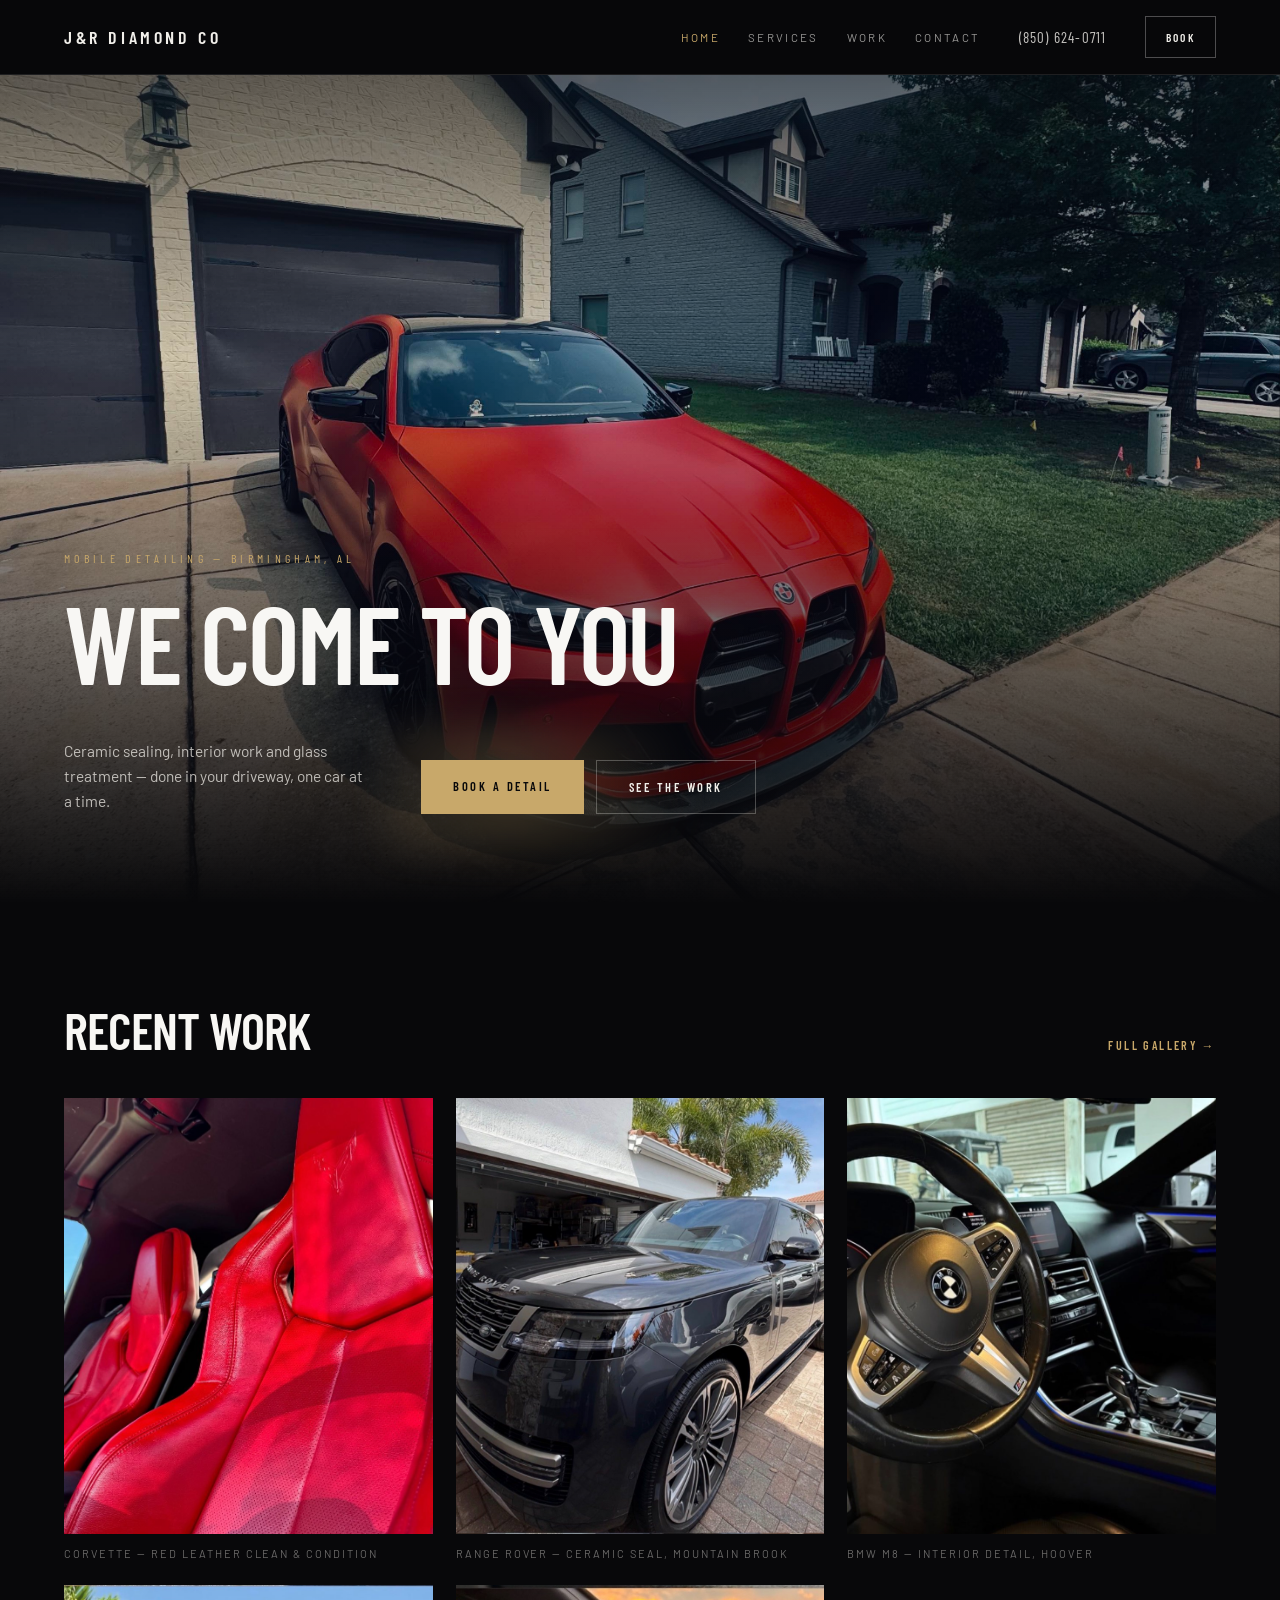
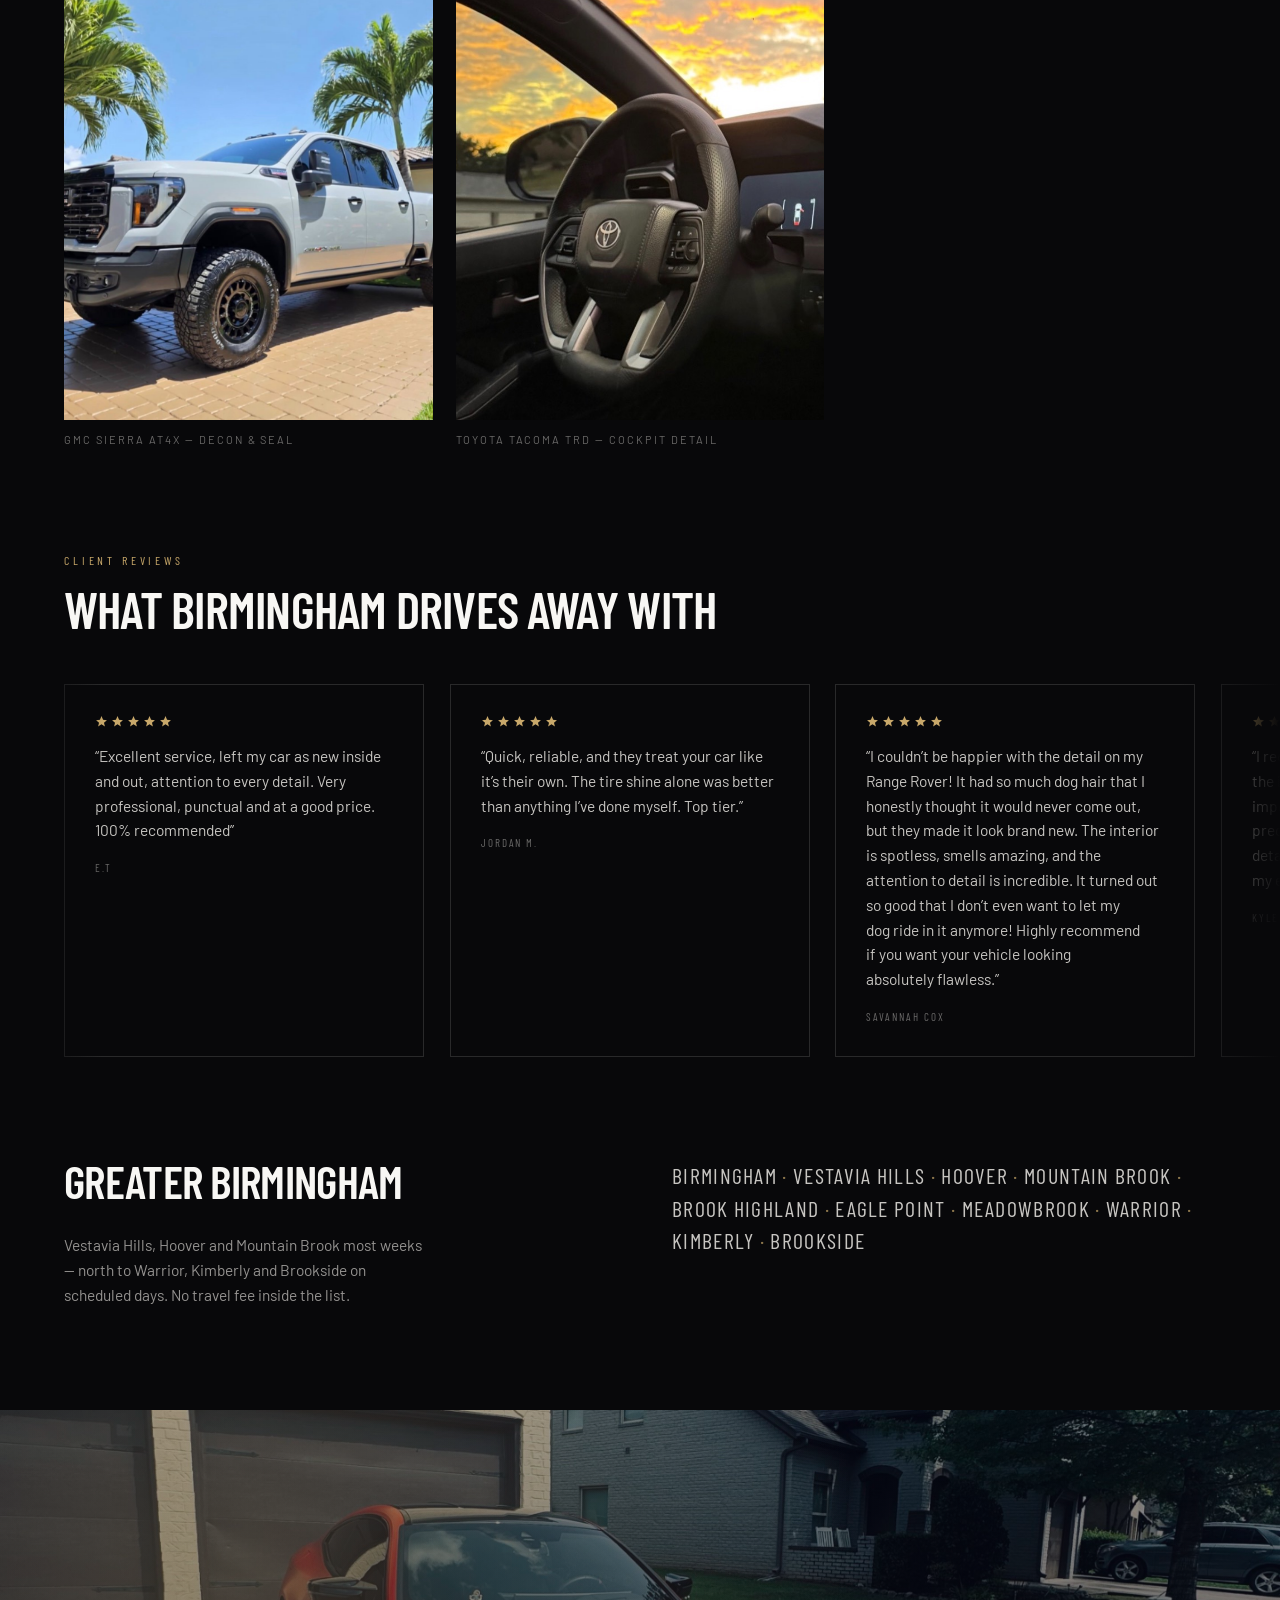
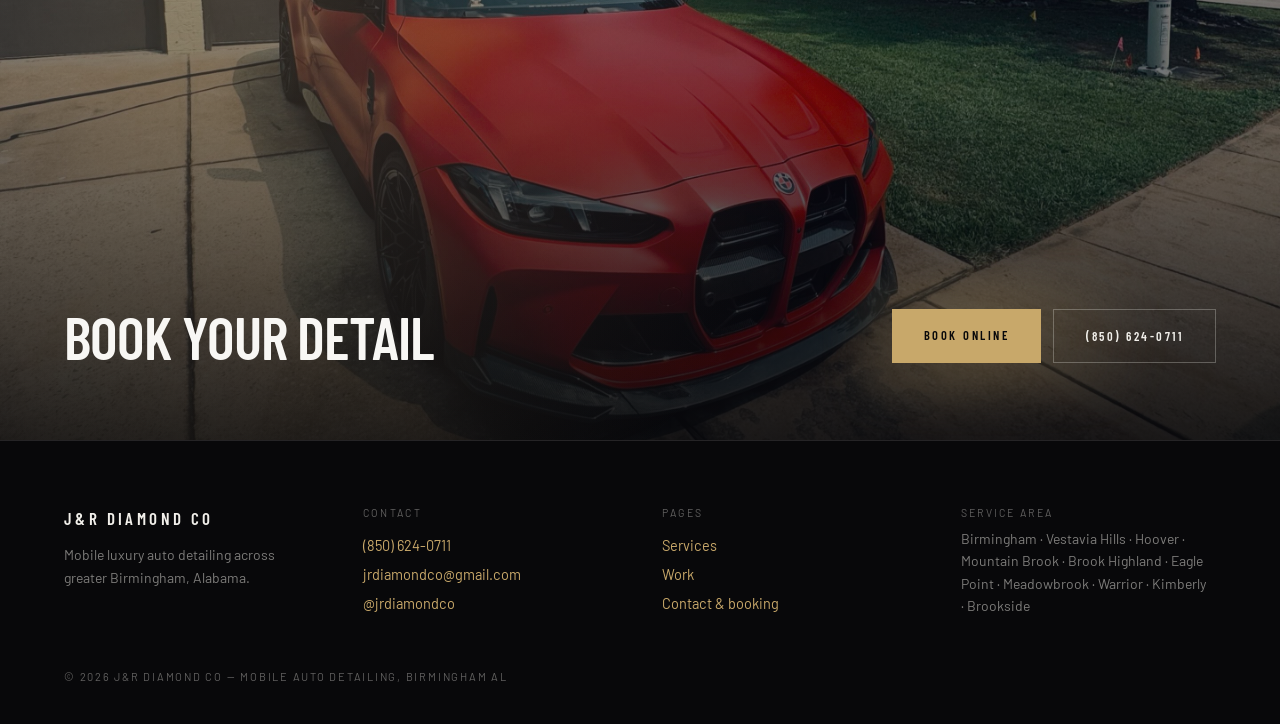
==== index.html @ c534e70c "Initial commit: J&R Diamond Co site + Decap CMS integration Adds a runtime data loader (js/content.j" ====
<!DOCTYPE html>
<html lang="en">
<head>
<meta charset="utf-8">
<meta name="viewport" content="width=device-width, initial-scale=1">
<title>Mobile Auto Detailing in Birmingham, AL | J&amp;R Diamond Co</title>
<meta name="description" content="J&amp;R Diamond Co is a mobile auto detailing studio serving Birmingham, AL — ceramic sealing, interior detailing and hydrophobic glass treatment at your door in Vestavia Hills, Hoover and Mountain Brook.">
<meta name="robots" content="index, follow, max-image-preview:large">
<link rel="canonical" href="https://jrdiamondco.com/">
<meta property="og:type" content="website">
<meta property="og:site_name" content="J&amp;R Diamond Co">
<meta property="og:locale" content="en_US">
<meta property="og:title" content="Mobile Auto Detailing in Birmingham, AL | J&amp;R Diamond Co">
<meta property="og:description" content="A mobile detailing studio that comes to you. Ceramic sealing, interior detailing and glass treatment across greater Birmingham, Alabama.">
<meta property="og:url" content="https://jrdiamondco.com/">
<meta property="og:image" content="https://jrdiamondco.com/images/og-jr-diamond-co-mobile-detailing-birmingham.jpg">
<meta property="og:image:width" content="1200">
<meta property="og:image:height" content="630">
<meta property="og:image:alt" content="Black Range Rover polished and ceramic coated by J&amp;R Diamond Co">
<meta name="twitter:card" content="summary_large_image">
<meta name="twitter:title" content="Mobile Auto Detailing in Birmingham, AL | J&amp;R Diamond Co">
<meta name="twitter:description" content="Ceramic sealing, interior detailing and glass treatment — at your door across greater Birmingham, Alabama.">
<meta name="twitter:image" content="https://jrdiamondco.com/images/og-jr-diamond-co-mobile-detailing-birmingham.jpg">
<meta name="geo.region" content="US-AL">
<meta name="geo.placename" content="Birmingham, Alabama">
<link rel="stylesheet" href="css/style.css?v=5">
<script type="application/ld+json">
{
  "@context": "https://schema.org",
  "@type": ["AutoDetailing", "LocalBusiness"],
  "@id": "https://jrdiamondco.com/#business",
  "name": "J&R Diamond Co",
  "alternateName": "J&R Diamond Co Mobile Detailing",
  "description": "Mobile luxury auto detailing serving greater Birmingham, Alabama. Deep wash and decontamination, ceramic sealing, interior detailing, hydrophobic glass treatment and maintenance plans, performed on-site at your home or office.",
  "url": "https://jrdiamondco.com/",
  "image": "https://jrdiamondco.com/images/og-jr-diamond-co-mobile-detailing-birmingham.jpg",
  "logo": "https://jrdiamondco.com/images/og-jr-diamond-co-mobile-detailing-birmingham.jpg",
  "telephone": "+1-850-624-0711",
  "email": "jrdiamondco@gmail.com",
  "priceRange": "$$",
  "currenciesAccepted": "USD",
  "address": { "@type": "PostalAddress", "addressLocality": "Birmingham", "addressRegion": "AL", "postalCode": "35242", "addressCountry": "US" },
  "geo": { "@type": "GeoCoordinates", "latitude": 33.5186, "longitude": -86.8104 },
  "serviceArea": { "@type": "GeoCircle", "geoMidpoint": { "@type": "GeoCoordinates", "latitude": 33.5186, "longitude": -86.8104 }, "geoRadius": "40000" },
  "areaServed": [
    { "@type": "City", "name": "Birmingham", "containedInPlace": { "@type": "State", "name": "Alabama" } },
    { "@type": "City", "name": "Vestavia Hills", "containedInPlace": { "@type": "State", "name": "Alabama" } },
    { "@type": "City", "name": "Hoover", "containedInPlace": { "@type": "State", "name": "Alabama" } },
    { "@type": "City", "name": "Mountain Brook", "containedInPlace": { "@type": "State", "name": "Alabama" } },
    { "@type": "City", "name": "Warrior", "containedInPlace": { "@type": "State", "name": "Alabama" } },
    { "@type": "City", "name": "Kimberly", "containedInPlace": { "@type": "State", "name": "Alabama" } },
    { "@type": "City", "name": "Brookside", "containedInPlace": { "@type": "State", "name": "Alabama" } },
    { "@type": "Place", "name": "Brook Highland, Alabama" },
    { "@type": "Place", "name": "Eagle Point, Alabama" },
    { "@type": "Place", "name": "Meadowbrook, Alabama" }
  ],
  "sameAs": ["https://www.instagram.com/jrdiamondco"],
  "knowsAbout": ["ceramic coating", "paint decontamination", "interior detailing", "leather conditioning", "hydrophobic glass coating"],
  "hasOfferCatalog": {
    "@type": "OfferCatalog",
    "name": "Mobile detailing services in Birmingham, AL",
    "itemListElement": [
      { "@type": "Offer", "priceSpecification": { "@type": "PriceSpecification", "price": "175", "priceCurrency": "USD", "valueAddedTaxIncluded": false }, "itemOffered": { "@type": "Service", "name": "Deep Wash & Decontamination", "description": "Foam bath, iron and tar decontamination, hand dry and ceramic sealing.", "serviceType": "Auto detailing" } },
      { "@type": "Offer", "priceSpecification": { "@type": "PriceSpecification", "price": "225", "priceCurrency": "USD", "valueAddedTaxIncluded": false }, "itemOffered": { "@type": "Service", "name": "Interior Detailing", "description": "Leather, vinyl and wood cleaning and conditioning, carpet extraction and hand detail of vents and switchgear.", "serviceType": "Auto detailing" } },
      { "@type": "Offer", "priceSpecification": { "@type": "PriceSpecification", "price": "95", "priceCurrency": "USD", "valueAddedTaxIncluded": false }, "itemOffered": { "@type": "Service", "name": "Glass Treatment", "description": "Hydrophobic polish on every pane for rain shedding and reduced night glare.", "serviceType": "Auto detailing" } },
      { "@type": "Offer", "priceSpecification": { "@type": "PriceSpecification", "price": "120", "priceCurrency": "USD", "valueAddedTaxIncluded": false }, "itemOffered": { "@type": "Service", "name": "Maintenance Plans", "description": "Recurring weekly, biweekly or monthly detailing to hold the finish.", "serviceType": "Auto detailing" } }
    ]
  }
}
</script>
<script type="application/ld+json">
{ "@context": "https://schema.org", "@type": "WebSite", "@id": "https://jrdiamondco.com/#website", "url": "https://jrdiamondco.com/", "name": "J&R Diamond Co", "publisher": { "@id": "https://jrdiamondco.com/#business" }, "inLanguage": "en-US" }
</script>
</head>
<body>

<header class="site-header">
  <div class="wrap">
    <a href="index.html" class="wordmark">J&amp;R Diamond Co</a>
    <nav class="primary-nav" aria-label="Primary">
      <a href="index.html" aria-current="page">Home</a>
      <a href="services.html">Services</a>
      <a href="gallery.html">Work</a>
      <a href="contact.html">Contact</a>
    </nav>
    <a href="tel:+18506240711" class="nav-phone">(850) 624-0711</a>
    <a href="contact.html" class="btn-sm">Book</a>
    <button type="button" class="nav-burger" data-nav-burger aria-label="Open menu" aria-expanded="false" aria-controls="mobile-nav">
      <svg width="20" height="20" viewBox="0 0 24 24" fill="none" stroke="currentColor" stroke-width="1.6" stroke-linecap="round"><line class="l1" x1="3" y1="6" x2="21" y2="6"></line><line class="l2" x1="3" y1="12" x2="21" y2="12"></line><line class="l3" x1="3" y1="18" x2="21" y2="18"></line></svg>
    </button>
  </div>
</header>

<nav class="mobile-nav" id="mobile-nav" data-mobile-nav aria-label="Mobile">
  <a href="index.html" aria-current="page">Home</a>
  <a href="services.html">Services</a>
  <a href="gallery.html">Work</a>
  <a href="contact.html">Contact</a>
  <div class="mobile-nav-meta">
    <a href="tel:+18506240711">(850) 624-0711</a>
    <a href="contact.html">Book a detail →</a>
  </div>
</nav>

<main>

  <section class="hero" aria-label="Mobile auto detailing in Birmingham, Alabama">
    <img class="hero-img" src="images/bmw-m4-satin-hero-birmingham-al.jpg" alt="Satin red BMW M4 gleaming in a driveway after a full mobile detail by J&amp;R Diamond Co in Birmingham AL" width="3024" height="2600" fetchpriority="high" decoding="async">
    <div class="hero-scrim" aria-hidden="true"></div>
    <div class="hero-content wrap">
      <p class="kicker">Mobile detailing — Birmingham, AL</p>
      <h1>We come to you</h1>
      <div class="hero-bottom">
        <p class="hero-sub">Ceramic sealing, interior work and glass treatment — done in your driveway, one car at a time.</p>
        <div class="hero-ctas btn-glow-wrap">
          <a href="contact.html" class="btn btn-primary">Book a detail</a>
          <a href="#work" class="btn btn-secondary">See the work</a>
        </div>
      </div>
    </div>
  </section>

  <section id="work">
    <div class="wrap">
      <div class="work-head">
        <h2 class="section-h">Recent work</h2>
        <a href="gallery.html" class="work-link">Full gallery →</a>
      </div>
      <div class="photo-grid" data-reveal-group>
        <figure>
          <div class="photo-frame"><img src="images/corvette-red-leather-interior-detail-birmingham-al.jpg" alt="Corvette red leather seats cleaned and conditioned in Birmingham AL" width="845" height="1500" loading="lazy" decoding="async"></div>
          <figcaption class="cap">Corvette — red leather clean &amp; condition</figcaption>
        </figure>
        <figure>
          <div class="photo-frame"><img src="images/range-rover-ceramic-coating-mountain-brook-al.jpg" alt="Black Range Rover polished and ceramic coated in a Mountain Brook AL driveway" width="1320" height="1176" loading="lazy" decoding="async"></div>
          <figcaption class="cap">Range Rover — ceramic seal, Mountain Brook</figcaption>
        </figure>
        <figure>
          <div class="photo-frame"><img src="images/bmw-m8-interior-detail-hoover-al.jpg" alt="BMW M8 cockpit after a full interior detail and glass treatment in Hoover AL" width="849" height="1500" loading="lazy" decoding="async"></div>
          <figcaption class="cap">BMW M8 — interior detail, Hoover</figcaption>
        </figure>
        <figure>
          <div class="photo-frame"><img src="images/gmc-sierra-detailed-after-birmingham-al.jpg" alt="GMC Sierra AT4X spotless after a mobile decontamination wash and ceramic seal" width="1320" height="1170" loading="lazy" decoding="async"></div>
          <figcaption class="cap">GMC Sierra AT4X — decon &amp; seal</figcaption>
        </figure>
        <figure>
          <div class="photo-frame"><img class="focus-left" src="images/toyota-tacoma-trd-cockpit-detail-birmingham-al.jpg" alt="Toyota Tacoma TRD steering wheel, TRD gauge cluster and centre screen after a full interior detail in Birmingham AL" width="1320" height="780" loading="lazy" decoding="async"></div>
          <figcaption class="cap">Toyota Tacoma TRD — cockpit detail</figcaption>
        </figure>
      </div>
    </div>
  </section>

  <section class="reviews-section" aria-label="Client reviews">
    <div class="reviews-head" data-reveal>
      <p class="kicker-static">Client reviews</p>
      <h2 class="section-h">What Birmingham drives away with</h2>
    </div>
    <div class="marquee-viewport">
      <div class="marquee-track">
        <div class="review-card">
          <div class="review-stars" role="img" aria-label="5 out of 5 stars">
            <svg width="13" height="13" viewBox="0 0 24 24" fill="#c8a86a" aria-hidden="true"><path d="M12 2l2.9 6.9 7.1.6-5.4 4.6 1.7 7-6.3-3.9-6.3 3.9 1.7-7L2 9.5l7.1-.6z"></path></svg>
            <svg width="13" height="13" viewBox="0 0 24 24" fill="#c8a86a" aria-hidden="true"><path d="M12 2l2.9 6.9 7.1.6-5.4 4.6 1.7 7-6.3-3.9-6.3 3.9 1.7-7L2 9.5l7.1-.6z"></path></svg>
            <svg width="13" height="13" viewBox="0 0 24 24" fill="#c8a86a" aria-hidden="true"><path d="M12 2l2.9 6.9 7.1.6-5.4 4.6 1.7 7-6.3-3.9-6.3 3.9 1.7-7L2 9.5l7.1-.6z"></path></svg>
            <svg width="13" height="13" viewBox="0 0 24 24" fill="#c8a86a" aria-hidden="true"><path d="M12 2l2.9 6.9 7.1.6-5.4 4.6 1.7 7-6.3-3.9-6.3 3.9 1.7-7L2 9.5l7.1-.6z"></path></svg>
            <svg width="13" height="13" viewBox="0 0 24 24" fill="#c8a86a" aria-hidden="true"><path d="M12 2l2.9 6.9 7.1.6-5.4 4.6 1.7 7-6.3-3.9-6.3 3.9 1.7-7L2 9.5l7.1-.6z"></path></svg>
          </div>
          <p class="review-quote">&ldquo;Excellent service, left my car as new inside and out, attention to every detail. Very professional, punctual and at a good price. 100% recommended&rdquo;</p>
          <p class="review-meta">E.t</p>
        </div>
        <div class="review-card">
          <div class="review-stars" role="img" aria-label="5 out of 5 stars">
            <svg width="13" height="13" viewBox="0 0 24 24" fill="#c8a86a" aria-hidden="true"><path d="M12 2l2.9 6.9 7.1.6-5.4 4.6 1.7 7-6.3-3.9-6.3 3.9 1.7-7L2 9.5l7.1-.6z"></path></svg>
            <svg width="13" height="13" viewBox="0 0 24 24" fill="#c8a86a" aria-hidden="true"><path d="M12 2l2.9 6.9 7.1.6-5.4 4.6 1.7 7-6.3-3.9-6.3 3.9 1.7-7L2 9.5l7.1-.6z"></path></svg>
            <svg width="13" height="13" viewBox="0 0 24 24" fill="#c8a86a" aria-hidden="true"><path d="M12 2l2.9 6.9 7.1.6-5.4 4.6 1.7 7-6.3-3.9-6.3 3.9 1.7-7L2 9.5l7.1-.6z"></path></svg>
            <svg width="13" height="13" viewBox="0 0 24 24" fill="#c8a86a" aria-hidden="true"><path d="M12 2l2.9 6.9 7.1.6-5.4 4.6 1.7 7-6.3-3.9-6.3 3.9 1.7-7L2 9.5l7.1-.6z"></path></svg>
            <svg width="13" height="13" viewBox="0 0 24 24" fill="#c8a86a" aria-hidden="true"><path d="M12 2l2.9 6.9 7.1.6-5.4 4.6 1.7 7-6.3-3.9-6.3 3.9 1.7-7L2 9.5l7.1-.6z"></path></svg>
          </div>
          <p class="review-quote">&ldquo;Quick, reliable, and they treat your car like it’s their own. The tire shine alone was better than anything I’ve done myself. Top tier.&rdquo;</p>
          <p class="review-meta">Jordan M.</p>
        </div>
        <div class="review-card">
          <div class="review-stars" role="img" aria-label="5 out of 5 stars">
            <svg width="13" height="13" viewBox="0 0 24 24" fill="#c8a86a" aria-hidden="true"><path d="M12 2l2.9 6.9 7.1.6-5.4 4.6 1.7 7-6.3-3.9-6.3 3.9 1.7-7L2 9.5l7.1-.6z"></path></svg>
            <svg width="13" height="13" viewBox="0 0 24 24" fill="#c8a86a" aria-hidden="true"><path d="M12 2l2.9 6.9 7.1.6-5.4 4.6 1.7 7-6.3-3.9-6.3 3.9 1.7-7L2 9.5l7.1-.6z"></path></svg>
            <svg width="13" height="13" viewBox="0 0 24 24" fill="#c8a86a" aria-hidden="true"><path d="M12 2l2.9 6.9 7.1.6-5.4 4.6 1.7 7-6.3-3.9-6.3 3.9 1.7-7L2 9.5l7.1-.6z"></path></svg>
            <svg width="13" height="13" viewBox="0 0 24 24" fill="#c8a86a" aria-hidden="true"><path d="M12 2l2.9 6.9 7.1.6-5.4 4.6 1.7 7-6.3-3.9-6.3 3.9 1.7-7L2 9.5l7.1-.6z"></path></svg>
            <svg width="13" height="13" viewBox="0 0 24 24" fill="#c8a86a" aria-hidden="true"><path d="M12 2l2.9 6.9 7.1.6-5.4 4.6 1.7 7-6.3-3.9-6.3 3.9 1.7-7L2 9.5l7.1-.6z"></path></svg>
          </div>
          <p class="review-quote">&ldquo;I couldn’t be happier with the detail on my Range Rover! It had so much dog hair that I honestly thought it would never come out, but they made it look brand new. The interior is spotless, smells amazing, and the attention to detail is incredible. It turned out so good that I don’t even want to let my dog ride in it anymore! Highly recommend if you want your vehicle looking absolutely flawless.&rdquo;</p>
          <p class="review-meta">Savannah Cox</p>
        </div>
        <div class="review-card">
          <div class="review-stars" role="img" aria-label="5 out of 5 stars">
            <svg width="13" height="13" viewBox="0 0 24 24" fill="#c8a86a" aria-hidden="true"><path d="M12 2l2.9 6.9 7.1.6-5.4 4.6 1.7 7-6.3-3.9-6.3 3.9 1.7-7L2 9.5l7.1-.6z"></path></svg>
            <svg width="13" height="13" viewBox="0 0 24 24" fill="#c8a86a" aria-hidden="true"><path d="M12 2l2.9 6.9 7.1.6-5.4 4.6 1.7 7-6.3-3.9-6.3 3.9 1.7-7L2 9.5l7.1-.6z"></path></svg>
            <svg width="13" height="13" viewBox="0 0 24 24" fill="#c8a86a" aria-hidden="true"><path d="M12 2l2.9 6.9 7.1.6-5.4 4.6 1.7 7-6.3-3.9-6.3 3.9 1.7-7L2 9.5l7.1-.6z"></path></svg>
            <svg width="13" height="13" viewBox="0 0 24 24" fill="#c8a86a" aria-hidden="true"><path d="M12 2l2.9 6.9 7.1.6-5.4 4.6 1.7 7-6.3-3.9-6.3 3.9 1.7-7L2 9.5l7.1-.6z"></path></svg>
            <svg width="13" height="13" viewBox="0 0 24 24" fill="#c8a86a" aria-hidden="true"><path d="M12 2l2.9 6.9 7.1.6-5.4 4.6 1.7 7-6.3-3.9-6.3 3.9 1.7-7L2 9.5l7.1-.6z"></path></svg>
          </div>
          <p class="review-quote">&ldquo;I requested an exclusive detailing service for the interior of my Porsche and the result was impeccable. I highlight the technical precision and the meticulous care in every detail. A high quality work that exceeded my expectations&rdquo;</p>
          <p class="review-meta">Kyle Grat</p>
        </div>
        <div class="review-card">
          <div class="review-stars" role="img" aria-label="5 out of 5 stars">
            <svg width="13" height="13" viewBox="0 0 24 24" fill="#c8a86a" aria-hidden="true"><path d="M12 2l2.9 6.9 7.1.6-5.4 4.6 1.7 7-6.3-3.9-6.3 3.9 1.7-7L2 9.5l7.1-.6z"></path></svg>
            <svg width="13" height="13" viewBox="0 0 24 24" fill="#c8a86a" aria-hidden="true"><path d="M12 2l2.9 6.9 7.1.6-5.4 4.6 1.7 7-6.3-3.9-6.3 3.9 1.7-7L2 9.5l7.1-.6z"></path></svg>
            <svg width="13" height="13" viewBox="0 0 24 24" fill="#c8a86a" aria-hidden="true"><path d="M12 2l2.9 6.9 7.1.6-5.4 4.6 1.7 7-6.3-3.9-6.3 3.9 1.7-7L2 9.5l7.1-.6z"></path></svg>
            <svg width="13" height="13" viewBox="0 0 24 24" fill="#c8a86a" aria-hidden="true"><path d="M12 2l2.9 6.9 7.1.6-5.4 4.6 1.7 7-6.3-3.9-6.3 3.9 1.7-7L2 9.5l7.1-.6z"></path></svg>
            <svg width="13" height="13" viewBox="0 0 24 24" fill="#c8a86a" aria-hidden="true"><path d="M12 2l2.9 6.9 7.1.6-5.4 4.6 1.7 7-6.3-3.9-6.3 3.9 1.7-7L2 9.5l7.1-.6z"></path></svg>
          </div>
          <p class="review-quote">&ldquo;100% recommended detailed my Mercedes left it impeccable detailed every part of the car very carefully you can see the professionalism.&rdquo;</p>
          <p class="review-meta">James J</p>
        </div>
        <div class="review-card">
          <div class="review-stars" role="img" aria-label="5 out of 5 stars">
            <svg width="13" height="13" viewBox="0 0 24 24" fill="#c8a86a" aria-hidden="true"><path d="M12 2l2.9 6.9 7.1.6-5.4 4.6 1.7 7-6.3-3.9-6.3 3.9 1.7-7L2 9.5l7.1-.6z"></path></svg>
            <svg width="13" height="13" viewBox="0 0 24 24" fill="#c8a86a" aria-hidden="true"><path d="M12 2l2.9 6.9 7.1.6-5.4 4.6 1.7 7-6.3-3.9-6.3 3.9 1.7-7L2 9.5l7.1-.6z"></path></svg>
            <svg width="13" height="13" viewBox="0 0 24 24" fill="#c8a86a" aria-hidden="true"><path d="M12 2l2.9 6.9 7.1.6-5.4 4.6 1.7 7-6.3-3.9-6.3 3.9 1.7-7L2 9.5l7.1-.6z"></path></svg>
            <svg width="13" height="13" viewBox="0 0 24 24" fill="#c8a86a" aria-hidden="true"><path d="M12 2l2.9 6.9 7.1.6-5.4 4.6 1.7 7-6.3-3.9-6.3 3.9 1.7-7L2 9.5l7.1-.6z"></path></svg>
            <svg width="13" height="13" viewBox="0 0 24 24" fill="#c8a86a" aria-hidden="true"><path d="M12 2l2.9 6.9 7.1.6-5.4 4.6 1.7 7-6.3-3.9-6.3 3.9 1.7-7L2 9.5l7.1-.6z"></path></svg>
          </div>
          <p class="review-quote">&ldquo;I was impressed with the change! My car needed a deep cleaning and the team did a spectacular job. They removed stains and dirt that I thought wouldn’t come out. The final finish is shiny and the interior was impeccable. If you are looking for a professional and reliable detail, this is the right place.&rdquo;</p>
          <p class="review-meta">Dilan</p>
        </div>
        <div class="review-card">
          <div class="review-stars" role="img" aria-label="5 out of 5 stars">
            <svg width="13" height="13" viewBox="0 0 24 24" fill="#c8a86a" aria-hidden="true"><path d="M12 2l2.9 6.9 7.1.6-5.4 4.6 1.7 7-6.3-3.9-6.3 3.9 1.7-7L2 9.5l7.1-.6z"></path></svg>
            <svg width="13" height="13" viewBox="0 0 24 24" fill="#c8a86a" aria-hidden="true"><path d="M12 2l2.9 6.9 7.1.6-5.4 4.6 1.7 7-6.3-3.9-6.3 3.9 1.7-7L2 9.5l7.1-.6z"></path></svg>
            <svg width="13" height="13" viewBox="0 0 24 24" fill="#c8a86a" aria-hidden="true"><path d="M12 2l2.9 6.9 7.1.6-5.4 4.6 1.7 7-6.3-3.9-6.3 3.9 1.7-7L2 9.5l7.1-.6z"></path></svg>
            <svg width="13" height="13" viewBox="0 0 24 24" fill="#c8a86a" aria-hidden="true"><path d="M12 2l2.9 6.9 7.1.6-5.4 4.6 1.7 7-6.3-3.9-6.3 3.9 1.7-7L2 9.5l7.1-.6z"></path></svg>
            <svg width="13" height="13" viewBox="0 0 24 24" fill="#c8a86a" aria-hidden="true"><path d="M12 2l2.9 6.9 7.1.6-5.4 4.6 1.7 7-6.3-3.9-6.3 3.9 1.7-7L2 9.5l7.1-.6z"></path></svg>
          </div>
          <p class="review-quote">&ldquo;Absolutely incredible service. My interior looked brand new — they got stains out I thought were permanent. Will definitely be booking again.&rdquo;</p>
          <p class="review-meta">Marcus T.</p>
        </div>
        <div class="review-card">
          <div class="review-stars" role="img" aria-label="5 out of 5 stars">
            <svg width="13" height="13" viewBox="0 0 24 24" fill="#c8a86a" aria-hidden="true"><path d="M12 2l2.9 6.9 7.1.6-5.4 4.6 1.7 7-6.3-3.9-6.3 3.9 1.7-7L2 9.5l7.1-.6z"></path></svg>
            <svg width="13" height="13" viewBox="0 0 24 24" fill="#c8a86a" aria-hidden="true"><path d="M12 2l2.9 6.9 7.1.6-5.4 4.6 1.7 7-6.3-3.9-6.3 3.9 1.7-7L2 9.5l7.1-.6z"></path></svg>
            <svg width="13" height="13" viewBox="0 0 24 24" fill="#c8a86a" aria-hidden="true"><path d="M12 2l2.9 6.9 7.1.6-5.4 4.6 1.7 7-6.3-3.9-6.3 3.9 1.7-7L2 9.5l7.1-.6z"></path></svg>
            <svg width="13" height="13" viewBox="0 0 24 24" fill="#c8a86a" aria-hidden="true"><path d="M12 2l2.9 6.9 7.1.6-5.4 4.6 1.7 7-6.3-3.9-6.3 3.9 1.7-7L2 9.5l7.1-.6z"></path></svg>
            <svg width="13" height="13" viewBox="0 0 24 24" fill="#c8a86a" aria-hidden="true"><path d="M12 2l2.9 6.9 7.1.6-5.4 4.6 1.7 7-6.3-3.9-6.3 3.9 1.7-7L2 9.5l7.1-.6z"></path></svg>
          </div>
          <p class="review-quote">&ldquo;They came right to my driveway and made my car look better than the day I bought it. Super professional and fast. Five stars.&rdquo;</p>
          <p class="review-meta">Chris P.</p>
        </div>
        <div class="review-card">
          <div class="review-stars" role="img" aria-label="5 out of 5 stars">
            <svg width="13" height="13" viewBox="0 0 24 24" fill="#c8a86a" aria-hidden="true"><path d="M12 2l2.9 6.9 7.1.6-5.4 4.6 1.7 7-6.3-3.9-6.3 3.9 1.7-7L2 9.5l7.1-.6z"></path></svg>
            <svg width="13" height="13" viewBox="0 0 24 24" fill="#c8a86a" aria-hidden="true"><path d="M12 2l2.9 6.9 7.1.6-5.4 4.6 1.7 7-6.3-3.9-6.3 3.9 1.7-7L2 9.5l7.1-.6z"></path></svg>
            <svg width="13" height="13" viewBox="0 0 24 24" fill="#c8a86a" aria-hidden="true"><path d="M12 2l2.9 6.9 7.1.6-5.4 4.6 1.7 7-6.3-3.9-6.3 3.9 1.7-7L2 9.5l7.1-.6z"></path></svg>
            <svg width="13" height="13" viewBox="0 0 24 24" fill="#c8a86a" aria-hidden="true"><path d="M12 2l2.9 6.9 7.1.6-5.4 4.6 1.7 7-6.3-3.9-6.3 3.9 1.7-7L2 9.5l7.1-.6z"></path></svg>
            <svg width="13" height="13" viewBox="0 0 24 24" fill="#c8a86a" aria-hidden="true"><path d="M12 2l2.9 6.9 7.1.6-5.4 4.6 1.7 7-6.3-3.9-6.3 3.9 1.7-7L2 9.5l7.1-.6z"></path></svg>
          </div>
          <p class="review-quote">&ldquo;Best detail I’ve ever had. The ceramic coating has my truck looking showroom fresh even after two rainstorms. Worth every penny.&rdquo;</p>
          <p class="review-meta">Danielle R.</p>
        </div>
        <div class="review-card" aria-hidden="true">
          <div class="review-stars" role="img" aria-label="5 out of 5 stars">
            <svg width="13" height="13" viewBox="0 0 24 24" fill="#c8a86a" aria-hidden="true"><path d="M12 2l2.9 6.9 7.1.6-5.4 4.6 1.7 7-6.3-3.9-6.3 3.9 1.7-7L2 9.5l7.1-.6z"></path></svg>
            <svg width="13" height="13" viewBox="0 0 24 24" fill="#c8a86a" aria-hidden="true"><path d="M12 2l2.9 6.9 7.1.6-5.4 4.6 1.7 7-6.3-3.9-6.3 3.9 1.7-7L2 9.5l7.1-.6z"></path></svg>
            <svg width="13" height="13" viewBox="0 0 24 24" fill="#c8a86a" aria-hidden="true"><path d="M12 2l2.9 6.9 7.1.6-5.4 4.6 1.7 7-6.3-3.9-6.3 3.9 1.7-7L2 9.5l7.1-.6z"></path></svg>
            <svg width="13" height="13" viewBox="0 0 24 24" fill="#c8a86a" aria-hidden="true"><path d="M12 2l2.9 6.9 7.1.6-5.4 4.6 1.7 7-6.3-3.9-6.3 3.9 1.7-7L2 9.5l7.1-.6z"></path></svg>
            <svg width="13" height="13" viewBox="0 0 24 24" fill="#c8a86a" aria-hidden="true"><path d="M12 2l2.9 6.9 7.1.6-5.4 4.6 1.7 7-6.3-3.9-6.3 3.9 1.7-7L2 9.5l7.1-.6z"></path></svg>
          </div>
          <p class="review-quote">&ldquo;Excellent service, left my car as new inside and out, attention to every detail. Very professional, punctual and at a good price. 100% recommended&rdquo;</p>
          <p class="review-meta">E.t</p>
        </div>
        <div class="review-card" aria-hidden="true">
          <div class="review-stars" role="img" aria-label="5 out of 5 stars">
            <svg width="13" height="13" viewBox="0 0 24 24" fill="#c8a86a" aria-hidden="true"><path d="M12 2l2.9 6.9 7.1.6-5.4 4.6 1.7 7-6.3-3.9-6.3 3.9 1.7-7L2 9.5l7.1-.6z"></path></svg>
            <svg width="13" height="13" viewBox="0 0 24 24" fill="#c8a86a" aria-hidden="true"><path d="M12 2l2.9 6.9 7.1.6-5.4 4.6 1.7 7-6.3-3.9-6.3 3.9 1.7-7L2 9.5l7.1-.6z"></path></svg>
            <svg width="13" height="13" viewBox="0 0 24 24" fill="#c8a86a" aria-hidden="true"><path d="M12 2l2.9 6.9 7.1.6-5.4 4.6 1.7 7-6.3-3.9-6.3 3.9 1.7-7L2 9.5l7.1-.6z"></path></svg>
            <svg width="13" height="13" viewBox="0 0 24 24" fill="#c8a86a" aria-hidden="true"><path d="M12 2l2.9 6.9 7.1.6-5.4 4.6 1.7 7-6.3-3.9-6.3 3.9 1.7-7L2 9.5l7.1-.6z"></path></svg>
            <svg width="13" height="13" viewBox="0 0 24 24" fill="#c8a86a" aria-hidden="true"><path d="M12 2l2.9 6.9 7.1.6-5.4 4.6 1.7 7-6.3-3.9-6.3 3.9 1.7-7L2 9.5l7.1-.6z"></path></svg>
          </div>
          <p class="review-quote">&ldquo;Quick, reliable, and they treat your car like it’s their own. The tire shine alone was better than anything I’ve done myself. Top tier.&rdquo;</p>
          <p class="review-meta">Jordan M.</p>
        </div>
        <div class="review-card" aria-hidden="true">
          <div class="review-stars" role="img" aria-label="5 out of 5 stars">
            <svg width="13" height="13" viewBox="0 0 24 24" fill="#c8a86a" aria-hidden="true"><path d="M12 2l2.9 6.9 7.1.6-5.4 4.6 1.7 7-6.3-3.9-6.3 3.9 1.7-7L2 9.5l7.1-.6z"></path></svg>
            <svg width="13" height="13" viewBox="0 0 24 24" fill="#c8a86a" aria-hidden="true"><path d="M12 2l2.9 6.9 7.1.6-5.4 4.6 1.7 7-6.3-3.9-6.3 3.9 1.7-7L2 9.5l7.1-.6z"></path></svg>
            <svg width="13" height="13" viewBox="0 0 24 24" fill="#c8a86a" aria-hidden="true"><path d="M12 2l2.9 6.9 7.1.6-5.4 4.6 1.7 7-6.3-3.9-6.3 3.9 1.7-7L2 9.5l7.1-.6z"></path></svg>
            <svg width="13" height="13" viewBox="0 0 24 24" fill="#c8a86a" aria-hidden="true"><path d="M12 2l2.9 6.9 7.1.6-5.4 4.6 1.7 7-6.3-3.9-6.3 3.9 1.7-7L2 9.5l7.1-.6z"></path></svg>
            <svg width="13" height="13" viewBox="0 0 24 24" fill="#c8a86a" aria-hidden="true"><path d="M12 2l2.9 6.9 7.1.6-5.4 4.6 1.7 7-6.3-3.9-6.3 3.9 1.7-7L2 9.5l7.1-.6z"></path></svg>
          </div>
          <p class="review-quote">&ldquo;I couldn’t be happier with the detail on my Range Rover! It had so much dog hair that I honestly thought it would never come out, but they made it look brand new. The interior is spotless, smells amazing, and the attention to detail is incredible. It turned out so good that I don’t even want to let my dog ride in it anymore! Highly recommend if you want your vehicle looking absolutely flawless.&rdquo;</p>
          <p class="review-meta">Savannah Cox</p>
        </div>
        <div class="review-card" aria-hidden="true">
          <div class="review-stars" role="img" aria-label="5 out of 5 stars">
            <svg width="13" height="13" viewBox="0 0 24 24" fill="#c8a86a" aria-hidden="true"><path d="M12 2l2.9 6.9 7.1.6-5.4 4.6 1.7 7-6.3-3.9-6.3 3.9 1.7-7L2 9.5l7.1-.6z"></path></svg>
            <svg width="13" height="13" viewBox="0 0 24 24" fill="#c8a86a" aria-hidden="true"><path d="M12 2l2.9 6.9 7.1.6-5.4 4.6 1.7 7-6.3-3.9-6.3 3.9 1.7-7L2 9.5l7.1-.6z"></path></svg>
            <svg width="13" height="13" viewBox="0 0 24 24" fill="#c8a86a" aria-hidden="true"><path d="M12 2l2.9 6.9 7.1.6-5.4 4.6 1.7 7-6.3-3.9-6.3 3.9 1.7-7L2 9.5l7.1-.6z"></path></svg>
            <svg width="13" height="13" viewBox="0 0 24 24" fill="#c8a86a" aria-hidden="true"><path d="M12 2l2.9 6.9 7.1.6-5.4 4.6 1.7 7-6.3-3.9-6.3 3.9 1.7-7L2 9.5l7.1-.6z"></path></svg>
            <svg width="13" height="13" viewBox="0 0 24 24" fill="#c8a86a" aria-hidden="true"><path d="M12 2l2.9 6.9 7.1.6-5.4 4.6 1.7 7-6.3-3.9-6.3 3.9 1.7-7L2 9.5l7.1-.6z"></path></svg>
          </div>
          <p class="review-quote">&ldquo;I requested an exclusive detailing service for the interior of my Porsche and the result was impeccable. I highlight the technical precision and the meticulous care in every detail. A high quality work that exceeded my expectations&rdquo;</p>
          <p class="review-meta">Kyle Grat</p>
        </div>
        <div class="review-card" aria-hidden="true">
          <div class="review-stars" role="img" aria-label="5 out of 5 stars">
            <svg width="13" height="13" viewBox="0 0 24 24" fill="#c8a86a" aria-hidden="true"><path d="M12 2l2.9 6.9 7.1.6-5.4 4.6 1.7 7-6.3-3.9-6.3 3.9 1.7-7L2 9.5l7.1-.6z"></path></svg>
            <svg width="13" height="13" viewBox="0 0 24 24" fill="#c8a86a" aria-hidden="true"><path d="M12 2l2.9 6.9 7.1.6-5.4 4.6 1.7 7-6.3-3.9-6.3 3.9 1.7-7L2 9.5l7.1-.6z"></path></svg>
            <svg width="13" height="13" viewBox="0 0 24 24" fill="#c8a86a" aria-hidden="true"><path d="M12 2l2.9 6.9 7.1.6-5.4 4.6 1.7 7-6.3-3.9-6.3 3.9 1.7-7L2 9.5l7.1-.6z"></path></svg>
            <svg width="13" height="13" viewBox="0 0 24 24" fill="#c8a86a" aria-hidden="true"><path d="M12 2l2.9 6.9 7.1.6-5.4 4.6 1.7 7-6.3-3.9-6.3 3.9 1.7-7L2 9.5l7.1-.6z"></path></svg>
            <svg width="13" height="13" viewBox="0 0 24 24" fill="#c8a86a" aria-hidden="true"><path d="M12 2l2.9 6.9 7.1.6-5.4 4.6 1.7 7-6.3-3.9-6.3 3.9 1.7-7L2 9.5l7.1-.6z"></path></svg>
          </div>
          <p class="review-quote">&ldquo;100% recommended detailed my Mercedes left it impeccable detailed every part of the car very carefully you can see the professionalism.&rdquo;</p>
          <p class="review-meta">James J</p>
        </div>
        <div class="review-card" aria-hidden="true">
          <div class="review-stars" role="img" aria-label="5 out of 5 stars">
            <svg width="13" height="13" viewBox="0 0 24 24" fill="#c8a86a" aria-hidden="true"><path d="M12 2l2.9 6.9 7.1.6-5.4 4.6 1.7 7-6.3-3.9-6.3 3.9 1.7-7L2 9.5l7.1-.6z"></path></svg>
            <svg width="13" height="13" viewBox="0 0 24 24" fill="#c8a86a" aria-hidden="true"><path d="M12 2l2.9 6.9 7.1.6-5.4 4.6 1.7 7-6.3-3.9-6.3 3.9 1.7-7L2 9.5l7.1-.6z"></path></svg>
            <svg width="13" height="13" viewBox="0 0 24 24" fill="#c8a86a" aria-hidden="true"><path d="M12 2l2.9 6.9 7.1.6-5.4 4.6 1.7 7-6.3-3.9-6.3 3.9 1.7-7L2 9.5l7.1-.6z"></path></svg>
            <svg width="13" height="13" viewBox="0 0 24 24" fill="#c8a86a" aria-hidden="true"><path d="M12 2l2.9 6.9 7.1.6-5.4 4.6 1.7 7-6.3-3.9-6.3 3.9 1.7-7L2 9.5l7.1-.6z"></path></svg>
            <svg width="13" height="13" viewBox="0 0 24 24" fill="#c8a86a" aria-hidden="true"><path d="M12 2l2.9 6.9 7.1.6-5.4 4.6 1.7 7-6.3-3.9-6.3 3.9 1.7-7L2 9.5l7.1-.6z"></path></svg>
          </div>
          <p class="review-quote">&ldquo;I was impressed with the change! My car needed a deep cleaning and the team did a spectacular job. They removed stains and dirt that I thought wouldn’t come out. The final finish is shiny and the interior was impeccable. If you are looking for a professional and reliable detail, this is the right place.&rdquo;</p>
          <p class="review-meta">Dilan</p>
        </div>
        <div class="review-card" aria-hidden="true">
          <div class="review-stars" role="img" aria-label="5 out of 5 stars">
            <svg width="13" height="13" viewBox="0 0 24 24" fill="#c8a86a" aria-hidden="true"><path d="M12 2l2.9 6.9 7.1.6-5.4 4.6 1.7 7-6.3-3.9-6.3 3.9 1.7-7L2 9.5l7.1-.6z"></path></svg>
            <svg width="13" height="13" viewBox="0 0 24 24" fill="#c8a86a" aria-hidden="true"><path d="M12 2l2.9 6.9 7.1.6-5.4 4.6 1.7 7-6.3-3.9-6.3 3.9 1.7-7L2 9.5l7.1-.6z"></path></svg>
            <svg width="13" height="13" viewBox="0 0 24 24" fill="#c8a86a" aria-hidden="true"><path d="M12 2l2.9 6.9 7.1.6-5.4 4.6 1.7 7-6.3-3.9-6.3 3.9 1.7-7L2 9.5l7.1-.6z"></path></svg>
            <svg width="13" height="13" viewBox="0 0 24 24" fill="#c8a86a" aria-hidden="true"><path d="M12 2l2.9 6.9 7.1.6-5.4 4.6 1.7 7-6.3-3.9-6.3 3.9 1.7-7L2 9.5l7.1-.6z"></path></svg>
            <svg width="13" height="13" viewBox="0 0 24 24" fill="#c8a86a" aria-hidden="true"><path d="M12 2l2.9 6.9 7.1.6-5.4 4.6 1.7 7-6.3-3.9-6.3 3.9 1.7-7L2 9.5l7.1-.6z"></path></svg>
          </div>
          <p class="review-quote">&ldquo;Absolutely incredible service. My interior looked brand new — they got stains out I thought were permanent. Will definitely be booking again.&rdquo;</p>
          <p class="review-meta">Marcus T.</p>
        </div>
        <div class="review-card" aria-hidden="true">
          <div class="review-stars" role="img" aria-label="5 out of 5 stars">
            <svg width="13" height="13" viewBox="0 0 24 24" fill="#c8a86a" aria-hidden="true"><path d="M12 2l2.9 6.9 7.1.6-5.4 4.6 1.7 7-6.3-3.9-6.3 3.9 1.7-7L2 9.5l7.1-.6z"></path></svg>
            <svg width="13" height="13" viewBox="0 0 24 24" fill="#c8a86a" aria-hidden="true"><path d="M12 2l2.9 6.9 7.1.6-5.4 4.6 1.7 7-6.3-3.9-6.3 3.9 1.7-7L2 9.5l7.1-.6z"></path></svg>
            <svg width="13" height="13" viewBox="0 0 24 24" fill="#c8a86a" aria-hidden="true"><path d="M12 2l2.9 6.9 7.1.6-5.4 4.6 1.7 7-6.3-3.9-6.3 3.9 1.7-7L2 9.5l7.1-.6z"></path></svg>
            <svg width="13" height="13" viewBox="0 0 24 24" fill="#c8a86a" aria-hidden="true"><path d="M12 2l2.9 6.9 7.1.6-5.4 4.6 1.7 7-6.3-3.9-6.3 3.9 1.7-7L2 9.5l7.1-.6z"></path></svg>
            <svg width="13" height="13" viewBox="0 0 24 24" fill="#c8a86a" aria-hidden="true"><path d="M12 2l2.9 6.9 7.1.6-5.4 4.6 1.7 7-6.3-3.9-6.3 3.9 1.7-7L2 9.5l7.1-.6z"></path></svg>
          </div>
          <p class="review-quote">&ldquo;They came right to my driveway and made my car look better than the day I bought it. Super professional and fast. Five stars.&rdquo;</p>
          <p class="review-meta">Chris P.</p>
        </div>
        <div class="review-card" aria-hidden="true">
          <div class="review-stars" role="img" aria-label="5 out of 5 stars">
            <svg width="13" height="13" viewBox="0 0 24 24" fill="#c8a86a" aria-hidden="true"><path d="M12 2l2.9 6.9 7.1.6-5.4 4.6 1.7 7-6.3-3.9-6.3 3.9 1.7-7L2 9.5l7.1-.6z"></path></svg>
            <svg width="13" height="13" viewBox="0 0 24 24" fill="#c8a86a" aria-hidden="true"><path d="M12 2l2.9 6.9 7.1.6-5.4 4.6 1.7 7-6.3-3.9-6.3 3.9 1.7-7L2 9.5l7.1-.6z"></path></svg>
            <svg width="13" height="13" viewBox="0 0 24 24" fill="#c8a86a" aria-hidden="true"><path d="M12 2l2.9 6.9 7.1.6-5.4 4.6 1.7 7-6.3-3.9-6.3 3.9 1.7-7L2 9.5l7.1-.6z"></path></svg>
            <svg width="13" height="13" viewBox="0 0 24 24" fill="#c8a86a" aria-hidden="true"><path d="M12 2l2.9 6.9 7.1.6-5.4 4.6 1.7 7-6.3-3.9-6.3 3.9 1.7-7L2 9.5l7.1-.6z"></path></svg>
            <svg width="13" height="13" viewBox="0 0 24 24" fill="#c8a86a" aria-hidden="true"><path d="M12 2l2.9 6.9 7.1.6-5.4 4.6 1.7 7-6.3-3.9-6.3 3.9 1.7-7L2 9.5l7.1-.6z"></path></svg>
          </div>
          <p class="review-quote">&ldquo;Best detail I’ve ever had. The ceramic coating has my truck looking showroom fresh even after two rainstorms. Worth every penny.&rdquo;</p>
          <p class="review-meta">Danielle R.</p>
        </div>
      </div>
    </div>
  </section>

  <section aria-label="Service area">
    <div class="wrap service-area-grid" data-reveal>
      <div>
        <h2>Greater Birmingham</h2>
        <p class="blurb">Vestavia Hills, Hoover and Mountain Brook most weeks — north to Warrior, Kimberly and Brookside on scheduled days. No travel fee inside the list.</p>
      </div>
      <p class="city-list" data-location-cities-dotted>Birmingham <span class="dot">·</span> Vestavia Hills <span class="dot">·</span> Hoover <span class="dot">·</span> Mountain Brook <span class="dot">·</span> Brook Highland <span class="dot">·</span> Eagle Point <span class="dot">·</span> Meadowbrook <span class="dot">·</span> Warrior <span class="dot">·</span> Kimberly <span class="dot">·</span> Brookside</p>
      </div>
  </section>

  <section id="book" class="cta-panel" aria-label="Book a detail">
    <img class="cta-bg" src="images/bmw-m4-satin-exterior-wide-birmingham-al.jpg" width="2880" height="2095" alt="" aria-hidden="true" loading="lazy" decoding="async">
    <div class="cta-scrim" aria-hidden="true"></div>
    <div class="wrap">
      <h2>Book your detail</h2>
      <div class="btn-glow-wrap">
        <a href="contact.html" class="btn btn-primary">Book online</a>
        <a href="tel:+18506240711" class="btn btn-secondary">(850) 624-0711</a>
      </div>
    </div>
  </section>

</main>

<footer class="site-footer">
  <div class="footer-grid">
    <div class="footer-brand">
      <p>J&amp;R Diamond Co</p>
      <p>Mobile luxury auto detailing across greater Birmingham, Alabama.</p>
    </div>
    <div class="footer-col">
      <p class="label">Contact</p>
      <a href="tel:+18506240711">(850) 624-0711</a>
      <a href="mailto:jrdiamondco@gmail.com">jrdiamondco@gmail.com</a>
      <a href="https://www.instagram.com/jrdiamondco" rel="noopener">@jrdiamondco</a>
    </div>
    <div class="footer-col">
      <p class="label">Pages</p>
      <a href="services.html">Services</a>
      <a href="gallery.html">Work</a>
      <a href="contact.html">Contact &amp; booking</a>
    </div>
    <div class="footer-area">
      <p class="label">Service area</p>
      <p data-location-cities>Birmingham · Vestavia Hills · Hoover · Mountain Brook · Brook Highland · Eagle Point · Meadowbrook · Warrior · Kimberly · Brookside</p>
    </div>
  </div>
  <p class="footer-copy">© 2026 J&amp;R Diamond Co — Mobile auto detailing, Birmingham AL</p>
</footer>

<script src="js/main.js?v=5"></script>
<script src="js/content.js?v=1"></script>
<script src="https://identity.netlify.com/v1/netlify-identity-widget.js"></script>
<script>
  if (window.netlifyIdentity) {
    window.netlifyIdentity.on('init', function (user) {
      if (!user) {
        window.netlifyIdentity.on('login', function () {
          document.location.href = '/admin/';
        });
      }
    });
  }
</script>
</body>
</html>
---- css/style.css ----
@import url('https://fonts.googleapis.com/css2?family=Barlow+Condensed:wght@400;600&family=Barlow:wght@400;600&display=swap');

/* ---------- Tokens ---------- */
:root {
  --bg: #08080a;
  --text: #f1efea;
  --heading: #f8f7f4;
  --gold: #c8a86a;
  --gold-hover: #e3cd9c;

  --muted-82: rgba(241, 239, 234, .82);
  --muted-74: rgba(241, 239, 234, .74);
  --muted-64: rgba(241, 239, 234, .64);
  --muted-62: rgba(241, 239, 234, .62);
  --muted-6:  rgba(241, 239, 234, .6);
  --muted-58: rgba(241, 239, 234, .58);
  --muted-55: rgba(241, 239, 234, .55);
  --muted-5:  rgba(241, 239, 234, .5);
  --muted-42: rgba(241, 239, 234, .42);
  --muted-4:  rgba(241, 239, 234, .4);
  --muted-38: rgba(241, 239, 234, .38);

  --hairline-1: rgba(241, 239, 234, .1);
  --hairline-12: rgba(241, 239, 234, .12);
  --hairline-14: rgba(241, 239, 234, .14);
  --hairline-16: rgba(241, 239, 234, .16);
  --hairline-28: rgba(241, 239, 234, .28);
  --hairline-3: rgba(241, 239, 234, .3);

  --gold-045: rgba(200, 168, 106, .045);
  --gold-6: rgba(200, 168, 106, .6);
  --gold-65: rgba(200, 168, 106, .65);
  --gold-7: rgba(200, 168, 106, .7);
  --gold-8: rgba(200, 168, 106, .8);
  --gold-85: rgba(200, 168, 106, .85);

  --font-heading: 'Barlow Condensed', 'Arial Narrow', sans-serif;
  --font-body: 'Barlow', Arial, sans-serif;

  --max: 1440px;
  --pad-x: clamp(20px, 5vw, 72px);
  --section-pad: clamp(56px, 8vw, 140px);
}

/* ---------- Reset ---------- */
* { box-sizing: border-box; }
html { scroll-behavior: smooth; }
body {
  margin: 0;
  background: var(--bg);
  color: var(--text);
  font-family: var(--font-body);
  font-size: 16px;
  line-height: 1.6;
  -webkit-font-smoothing: antialiased;
  text-wrap: pretty;
  overflow-x: hidden;
}
img { display: block; max-width: 100%; }
a { color: var(--gold); text-decoration: none; }
a:hover { color: var(--gold-hover); }
ul { margin: 0; padding: 0; list-style: none; }
::selection { background: rgba(200, 168, 106, .28); }
:focus-visible { outline: 1px solid var(--gold); outline-offset: 3px; }

.wrap { max-width: var(--max); margin: 0 auto; padding-left: var(--pad-x); padding-right: var(--pad-x); }

/* ---------- Keyframes ---------- */
@keyframes jrFadeUp { from { opacity: 0; transform: translateY(28px); } to { opacity: 1; transform: translateY(0); } }
@keyframes jrHeroZoom { from { transform: scale(1.07); } to { transform: scale(1); } }
@keyframes jrMarquee { from { transform: translateX(0); } to { transform: translateX(-50%); } }

/* ---------- Header / Nav ---------- */
.site-header {
  position: sticky;
  top: 0;
  z-index: 60;
  background: rgba(8, 8, 10, .86);
  backdrop-filter: blur(14px);
  -webkit-backdrop-filter: blur(14px);
  border-bottom: 1px solid var(--hairline-1);
}
.site-header .wrap {
  padding-top: 16px;
  padding-bottom: 16px;
  display: flex;
  align-items: center;
  gap: clamp(16px, 3vw, 40px);
}

.wordmark {
  font-family: var(--font-heading);
  font-weight: 600;
  font-size: 18px;
  letter-spacing: .2em;
  text-transform: uppercase;
  color: var(--text);
  flex: 1 1 auto;
  min-width: 0;
  overflow: hidden;
  text-overflow: ellipsis;
  white-space: nowrap;
}
.wordmark:hover { color: var(--gold); }

.primary-nav {
  display: none;
  align-items: center;
  gap: clamp(18px, 2.2vw, 34px);
  margin-left: auto;
  font-size: 11.5px;
  letter-spacing: .2em;
  text-transform: uppercase;
}
.primary-nav a { color: var(--muted-62); }
.primary-nav a:hover { color: var(--gold); }
.primary-nav a[aria-current="page"] { color: var(--gold); }

.nav-phone {
  display: none;
  margin-left: auto;
  font-family: var(--font-heading);
  font-size: 15px;
  letter-spacing: .08em;
  color: rgba(241, 239, 234, .8);
  flex: 0 0 auto;
}
.nav-phone:hover { color: var(--gold); }

@media (min-width: 860px) {
  .primary-nav { display: flex; }
  .nav-phone { display: block; margin-left: 0; }
  .nav-burger { display: none !important; }
}

.btn {
  display: inline-block;
  font-family: var(--font-heading);
  font-weight: 600;
  font-size: 12.5px;
  letter-spacing: .2em;
  text-transform: uppercase;
  padding: 16px 32px;
  transition: background .25s, box-shadow .25s, border-color .25s, color .25s;
  cursor: pointer;
  border: none;
}
.btn-primary { background: var(--gold); color: var(--bg); }
.btn-primary:hover { background: var(--gold-hover); box-shadow: 0 14px 34px -14px rgba(200, 168, 106, .55); color: var(--bg); }
.btn-secondary { border: 1px solid var(--hairline-28); color: var(--text); background: transparent; }
.btn-secondary:hover { border-color: var(--gold); color: var(--gold); }
.btn-sm {
  display: none;
  flex: 0 0 auto;
  border: 1px solid var(--hairline-3);
  color: var(--text);
  font-family: var(--font-heading);
  font-weight: 600;
  font-size: 11.5px;
  letter-spacing: .2em;
  text-transform: uppercase;
  padding: 11px 20px;
  background: transparent;
}
.btn-sm:hover { border-color: var(--gold); color: var(--gold); }
@media (min-width: 860px) {
  .btn-sm { display: inline-block; }
}
.btn-glow-wrap { position: relative; display: flex; gap: 12px; flex-wrap: wrap; }
.btn-glow-wrap::before {
  content: '';
  position: absolute;
  inset: -36px;
  z-index: -1;
  pointer-events: none;
  background: radial-gradient(circle at 30% 50%, rgba(200, 168, 106, .26), transparent 62%);
  filter: blur(18px);
}

/* ---------- Mobile nav drawer ---------- */
.nav-burger {
  display: grid;
  place-items: center;
  flex: 0 0 auto;
  width: 38px;
  height: 38px;
  border: 1px solid var(--hairline-3);
  background: transparent;
  color: var(--text);
  cursor: pointer;
  transition: border-color .25s, color .25s;
}
.nav-burger:hover, .nav-burger:focus-visible { border-color: var(--gold); color: var(--gold); }
.nav-burger svg .l2 { transition: opacity .2s; }
.nav-burger[aria-expanded="true"] svg .l1 { transform: translateY(6px) rotate(45deg); }
.nav-burger[aria-expanded="true"] svg .l2 { opacity: 0; }
.nav-burger[aria-expanded="true"] svg .l3 { transform: translateY(-6px) rotate(-45deg); }
.nav-burger svg line { transition: transform .25s, opacity .2s; transform-origin: center; }

.mobile-nav {
  position: fixed;
  inset: 0;
  z-index: 90;
  background: rgba(4, 4, 5, .97);
  backdrop-filter: blur(8px);
  display: flex;
  flex-direction: column;
  padding: clamp(90px, 18vh, 140px) var(--pad-x) 40px;
  gap: clamp(20px, 5vw, 36px);
  opacity: 0;
  visibility: hidden;
  transform: translateY(-8px);
  transition: opacity .3s ease, transform .3s ease, visibility 0s linear .3s;
}
.mobile-nav.is-open {
  opacity: 1;
  visibility: visible;
  transform: translateY(0);
  transition: opacity .3s ease, transform .3s ease, visibility 0s;
}
.mobile-nav a {
  font-family: var(--font-heading);
  font-weight: 600;
  font-size: clamp(30px, 9vw, 48px);
  text-transform: uppercase;
  letter-spacing: -.01em;
  color: var(--heading);
  line-height: 1.1;
}
.mobile-nav a:hover, .mobile-nav a[aria-current="page"] { color: var(--gold); }
.mobile-nav .mobile-nav-meta {
  margin-top: auto;
  display: flex;
  flex-direction: column;
  gap: 16px;
  padding-top: 24px;
  border-top: 1px solid var(--hairline-14);
}
.mobile-nav .mobile-nav-meta a {
  font-family: var(--font-heading);
  font-size: 16px;
  letter-spacing: .06em;
  text-transform: none;
  color: var(--muted-82);
}
body.nav-locked { overflow: hidden; }

@media (min-width: 860px) {
  .mobile-nav { display: none; }
}

/* ---------- Hero ---------- */
.hero {
  position: relative;
  min-height: clamp(560px, 92vh, 1000px);
  display: flex;
  align-items: flex-end;
  overflow: hidden;
  isolation: isolate;
}
.hero-img {
  position: absolute;
  inset: 0;
  z-index: -2;
  width: 100%;
  height: 100%;
  object-fit: cover;
  /* car sits low in the source crop; bias down so it stays framed as the
     visible vertical slice shrinks on wide viewports */
  object-position: 50% 72%;
  animation: jrHeroZoom 1.8s cubic-bezier(.16, 1, .3, 1) both;
}
.hero-scrim {
  position: absolute;
  inset: 0;
  z-index: -1;
  background: linear-gradient(180deg, rgba(8, 8, 10, .62) 0%, rgba(8, 8, 10, .14) 34%, rgba(8, 8, 10, .72) 78%, #08080a 100%);
}
.hero-content { width: 100%; padding: 0 var(--pad-x) clamp(44px, 7vw, 96px); }
.kicker {
  margin: 0 0 clamp(16px, 2vw, 26px);
  font-family: var(--font-heading);
  font-size: 12px;
  letter-spacing: .36em;
  text-transform: uppercase;
  color: var(--gold);
  opacity: 0;
  animation: jrFadeUp .7s cubic-bezier(.16, 1, .3, 1) .05s both;
}
.hero h1 {
  margin: 0;
  max-width: 16ch;
  font-family: var(--font-heading);
  font-weight: 600;
  text-transform: uppercase;
  font-size: clamp(46px, 8.6vw, 146px);
  line-height: .86;
  letter-spacing: -.02em;
  color: var(--heading);
  opacity: 0;
  animation: jrFadeUp .8s cubic-bezier(.16, 1, .3, 1) .15s both;
}
.hero-bottom {
  display: flex;
  flex-wrap: wrap;
  gap: clamp(20px, 4vw, 64px);
  align-items: flex-end;
  margin-top: clamp(28px, 4vw, 56px);
}
.hero-sub {
  margin: 0;
  max-width: 34ch;
  font-size: clamp(15.5px, 1.2vw, 18.5px);
  color: var(--muted-74);
  opacity: 0;
  animation: jrFadeUp .8s cubic-bezier(.16, 1, .3, 1) .28s both;
}
.hero-ctas { opacity: 0; animation: jrFadeUp .8s cubic-bezier(.16, 1, .3, 1) .4s both; }

/* ---------- Section headings ---------- */
h2.section-h {
  margin: 0;
  font-family: var(--font-heading);
  font-weight: 600;
  text-transform: uppercase;
  font-size: clamp(30px, 4vw, 62px);
  line-height: .94;
  letter-spacing: -.015em;
  color: var(--heading);
}
section { padding-top: var(--section-pad); }

/* ---------- Recent work grid ---------- */
.work-head {
  display: flex;
  flex-wrap: wrap;
  gap: clamp(16px, 4vw, 48px);
  align-items: baseline;
  justify-content: space-between;
  margin-bottom: clamp(24px, 3.4vw, 48px);
}
.work-link {
  font-family: var(--font-heading);
  font-weight: 600;
  font-size: 12px;
  letter-spacing: .2em;
  text-transform: uppercase;
  color: var(--gold);
}
.work-link:hover { color: var(--gold-hover); }
.photo-grid {
  display: grid;
  grid-template-columns: repeat(auto-fit, minmax(min(100%, 300px), 1fr));
  gap: clamp(14px, 1.8vw, 26px);
}
.photo-grid figure { margin: 0; }
.photo-frame { overflow: hidden; }
.photo-frame img {
  width: 100%;
  height: clamp(300px, 34vw, 460px);
  object-fit: cover;
  transition: transform .6s cubic-bezier(.16, 1, .3, 1);
}
.photo-frame:hover img { transform: scale(1.06); }
/* wide source in a portrait tile: hold the crop on the subject instead of the centre */
.photo-frame img.focus-left { object-position: 18% 50%; }
figcaption.cap {
  margin-top: 11px;
  font-size: 11px;
  letter-spacing: .18em;
  text-transform: uppercase;
  color: var(--muted-42);
}

/* ---------- Reveal ---------- */
[data-reveal], [data-reveal-group] > * {
  opacity: 0;
  transform: translateY(24px);
  transition: opacity .7s cubic-bezier(.16, 1, .3, 1), transform .7s cubic-bezier(.16, 1, .3, 1);
}
[data-reveal].is-visible, [data-reveal-group] > *.is-visible { opacity: 1; transform: translateY(0); }

/* ---------- Testimonials / marquee ---------- */
.reviews-section { padding-bottom: 0; overflow: hidden; }
.reviews-head { max-width: var(--max); margin: 0 auto clamp(28px, 4vw, 56px); padding: 0 var(--pad-x); }
.reviews-head .kicker-static {
  margin: 0 0 14px;
  font-family: var(--font-heading);
  font-size: 12px;
  letter-spacing: .32em;
  text-transform: uppercase;
  color: var(--gold);
}
.marquee-viewport { position: relative; }
.marquee-viewport::before {
  content: '';
  position: absolute;
  inset: 0;
  z-index: 2;
  pointer-events: none;
  background: linear-gradient(90deg, var(--bg) 0%, rgba(8, 8, 10, 0) 8%, rgba(8, 8, 10, 0) 92%, var(--bg) 100%);
}
.marquee-track {
  display: flex;
  gap: clamp(16px, 2vw, 26px);
  width: max-content;
  padding: 0 var(--pad-x);
  /* duration scales with card count so scroll speed stays constant (9 reviews) */
  animation: jrMarquee 69s linear infinite;
}
.marquee-track:hover { animation-play-state: paused; }
.review-card {
  flex: 0 0 auto;
  width: min(86vw, 360px);
  border: 1px solid var(--hairline-14);
  padding: clamp(22px, 2.6vw, 30px);
  display: flex;
  flex-direction: column;
  gap: 16px;
}
.review-stars { display: flex; gap: 3px; }
.review-quote { margin: 0; font-size: 15.5px; line-height: 1.6; color: var(--muted-82); }
.review-meta { margin: 0; font-family: var(--font-heading); font-size: 11px; letter-spacing: .18em; text-transform: uppercase; color: var(--muted-42); }

/* ---------- Service area ---------- */
.service-area-grid {
  display: grid;
  grid-template-columns: repeat(auto-fit, minmax(min(100%, 320px), 1fr));
  gap: clamp(28px, 5vw, 80px);
  align-items: start;
}
.service-area-grid h2 { margin: 0 0 clamp(18px, 2.4vw, 30px); max-width: 18ch; font-family: var(--font-heading); font-weight: 600; text-transform: uppercase; font-size: clamp(28px, 3.6vw, 56px); line-height: .96; letter-spacing: -.015em; color: var(--heading); }
.service-area-grid p.blurb { margin: 0; max-width: 40ch; font-size: 15.5px; color: var(--muted-6); }
.city-list {
  margin: 0;
  font-family: var(--font-heading);
  font-size: clamp(17px, 1.7vw, 26px);
  line-height: 1.5;
  letter-spacing: .06em;
  text-transform: uppercase;
  color: var(--muted-82);
}
.city-list .dot { color: var(--gold-7); }

/* ---------- CTA panel ---------- */
.cta-panel {
  position: relative;
  margin-top: var(--section-pad);
  min-height: clamp(420px, 70vh, 760px);
  display: flex;
  align-items: flex-end;
  overflow: hidden;
  isolation: isolate;
  background: #08080a;
}
.cta-bg {
  position: absolute;
  inset: 0;
  z-index: -2;
  width: 100%;
  height: 100%;
  object-fit: cover;
  /* band crop carries sky/roofline above the car; bias down so the car stays framed as the
     panel gets wider and the visible vertical slice shrinks */
  object-position: 50% 85%;
}
.cta-scrim {
  position: absolute;
  inset: 0;
  z-index: -1;
  background:
    radial-gradient(circle at 18% 26%, rgba(200, 168, 106, .22), transparent 55%),
    linear-gradient(180deg, rgba(8, 8, 10, .4) 0%, rgba(8, 8, 10, .55) 45%, rgba(8, 8, 10, .92) 100%);
}
.cta-panel .wrap {
  width: 100%;
  padding-top: 0;
  padding-bottom: clamp(40px, 6vw, 88px);
  display: flex;
  flex-wrap: wrap;
  gap: clamp(20px, 4vw, 64px);
  align-items: flex-end;
  justify-content: space-between;
}
.cta-panel h2 { margin: 0; max-width: 16ch; font-family: var(--font-heading); font-weight: 600; text-transform: uppercase; font-size: clamp(30px, 4.6vw, 76px); line-height: .9; letter-spacing: -.018em; color: var(--heading); }

.cta-row {
  border-top: 1px solid var(--hairline-12);
  padding-top: clamp(30px, 4vw, 60px);
  display: flex;
  flex-wrap: wrap;
  gap: clamp(20px, 4vw, 64px);
  align-items: flex-end;
  justify-content: space-between;
}
.cta-row h2 { margin: 0; max-width: 18ch; font-family: var(--font-heading); font-weight: 600; text-transform: uppercase; font-size: clamp(28px, 3.8vw, 60px); line-height: .92; letter-spacing: -.018em; color: var(--heading); }

/* ---------- Footer ---------- */
.site-footer {
  border-top: 1px solid var(--hairline-12);
  padding: clamp(40px, 5vw, 72px) var(--pad-x) clamp(26px, 3vw, 40px);
}
.footer-grid {
  max-width: var(--max);
  margin: 0 auto;
  display: grid;
  grid-template-columns: repeat(auto-fit, minmax(min(100%, 200px), 1fr));
  gap: clamp(24px, 3.4vw, 56px);
  align-items: start;
}
.footer-brand p:first-child { margin: 0 0 12px; font-family: var(--font-heading); font-weight: 600; font-size: 17px; letter-spacing: .2em; text-transform: uppercase; color: var(--text); }
.footer-brand p:last-child { margin: 0; max-width: 28ch; font-size: 14px; color: var(--muted-5); }
.footer-col { display: flex; flex-direction: column; gap: 6px; }
.footer-col .label, .footer-area .label { margin: 0 0 6px; font-size: 10.5px; letter-spacing: .22em; text-transform: uppercase; color: var(--muted-38); }
.footer-col a { font-size: 14.5px; }
.footer-area p { margin: 0; font-size: 14px; color: var(--muted-5); }
.footer-copy {
  max-width: var(--max);
  margin: clamp(28px, 4vw, 56px) auto 0;
  font-size: 11px;
  letter-spacing: .16em;
  text-transform: uppercase;
  color: var(--muted-38);
}

/* ---------- Breadcrumb / page headers ---------- */
main.page-main { padding: clamp(44px, 6vw, 96px) var(--pad-x) 0; }
.breadcrumb {
  margin-bottom: clamp(20px, 2.6vw, 36px);
  font-size: 10.5px;
  letter-spacing: .22em;
  text-transform: uppercase;
  color: var(--muted-38);
}
.breadcrumb a { color: var(--muted-38); }
.breadcrumb a:hover { color: var(--gold); }
.breadcrumb .sep { color: var(--gold-6); }
.page-head {
  display: flex;
  flex-wrap: wrap;
  gap: clamp(20px, 4vw, 64px);
  align-items: flex-end;
  justify-content: space-between;
  padding-bottom: clamp(30px, 4vw, 60px);
  border-bottom: 1px solid var(--hairline-12);
}
.page-head h1 {
  margin: 0;
  max-width: 14ch;
  font-family: var(--font-heading);
  font-weight: 600;
  text-transform: uppercase;
  font-size: clamp(38px, 6.4vw, 108px);
  line-height: .86;
  letter-spacing: -.022em;
  color: var(--heading);
}
.page-head p { margin: 0; max-width: 34ch; font-size: clamp(15px, 1.05vw, 17px); color: var(--muted-6); }

/* ---------- Services page ---------- */
.service-block { padding: clamp(40px, 5.4vw, 96px) 0 0; }
.service-block-grid {
  display: grid;
  grid-template-columns: repeat(auto-fit, minmax(min(100%, 320px), 1fr));
  gap: clamp(24px, 4vw, 72px);
  align-items: start;
}
.service-num { margin: 0 0 clamp(14px, 1.8vw, 24px); font-family: var(--font-heading); font-size: 12px; letter-spacing: .3em; color: var(--gold-85); }
.service-block h2 { margin: 0 0 14px; font-family: var(--font-heading); font-weight: 600; text-transform: uppercase; font-size: clamp(26px, 3.2vw, 50px); line-height: .98; letter-spacing: -.015em; color: var(--heading); }
.service-blurb { margin: 0 0 clamp(18px, 2.2vw, 28px); max-width: 42ch; font-size: 16px; color: var(--muted-64); }
.service-price { margin: 0 0 clamp(20px, 2.4vw, 30px); font-family: var(--font-heading); font-size: clamp(24px, 2.2vw, 36px); line-height: 1; color: var(--gold); }
.dash-list { display: grid; gap: 8px; }
.dash-list li { display: flex; gap: 12px; align-items: baseline; font-size: 15px; color: var(--muted-6); }
.dash-list li::before { content: '—'; color: var(--gold-8); }
.service-figure { margin: 0; }
.service-figure .photo-frame img { height: clamp(280px, 36vw, 520px); object-fit: cover; }
.fine-print { margin: clamp(36px, 4.4vw, 72px) 0 0; max-width: 56ch; font-size: 15px; color: var(--muted-55); }

.where-grid {
  display: grid;
  grid-template-columns: repeat(auto-fit, minmax(min(100%, 320px), 1fr));
  gap: clamp(24px, 4vw, 72px);
  align-items: start;
  border-top: 1px solid var(--hairline-12);
  padding-top: clamp(30px, 4vw, 60px);
}
.where-grid h2 { margin: 0; max-width: 16ch; font-family: var(--font-heading); font-weight: 600; text-transform: uppercase; font-size: clamp(26px, 3.2vw, 50px); line-height: .96; letter-spacing: -.015em; color: var(--heading); }
.where-grid .col { display: flex; flex-direction: column; gap: clamp(18px, 2.4vw, 30px); }
.where-grid p { margin: 0; max-width: 44ch; font-size: 15.5px; color: var(--muted-62); }
.where-grid strong, .where-grid .hi { color: var(--gold); font-weight: 400; }

.booking-section { padding-top: var(--section-pad); }

/* ---------- Gallery page ---------- */
.gallery-hero { margin: clamp(28px, 4vw, 64px) 0 0; }
.gallery-hero .photo-frame img { height: clamp(320px, 52vw, 720px); object-fit: cover; }
.gallery-hero figcaption { margin-top: 12px; display: flex; flex-wrap: wrap; gap: 6px 22px; font-size: 11px; letter-spacing: .18em; text-transform: uppercase; color: var(--muted-42); }
.gallery-hero figcaption .strong { color: rgba(241, 239, 234, .78); }

.masonry { columns: 300px 3; column-gap: clamp(14px, 1.8vw, 26px); margin-top: clamp(14px, 1.8vw, 26px); }
.masonry figure { margin: 0 0 clamp(14px, 1.8vw, 26px); break-inside: avoid; }
.masonry .photo-frame img { width: 100%; height: auto; }
.masonry figcaption .strong { color: rgba(241, 239, 234, .78); }

.ba-section { padding: clamp(56px, 7vw, 120px) 0 0; }
.ba-section h2 { margin: 0 0 10px; font-family: var(--font-heading); font-weight: 600; text-transform: uppercase; font-size: clamp(28px, 3.6vw, 56px); line-height: .94; letter-spacing: -.015em; color: var(--heading); }
.ba-instruction { margin: 0 0 clamp(22px, 3vw, 44px); font-size: 14px; color: var(--muted-5); }
.ba-grid { display: grid; grid-template-columns: repeat(auto-fit, minmax(min(100%, 280px), 1fr)); gap: clamp(18px, 2.6vw, 40px); }
.ba-grid figure { margin: 0; }

.ba-frame { position: relative; overflow: hidden; aspect-ratio: 4 / 3; touch-action: none; user-select: none; cursor: ew-resize; }
.ba-frame img { position: absolute; inset: 0; width: 100%; height: 100%; object-fit: cover; }
.ba-before { clip-path: inset(0 50% 0 0); }
.ba-chip { position: absolute; top: 10px; font-family: var(--font-heading); font-size: 10px; letter-spacing: .26em; text-transform: uppercase; padding: 6px 10px; pointer-events: none; }
.ba-chip-before { left: 10px; background: rgba(8, 8, 10, .74); color: rgba(241, 239, 234, .85); }
.ba-chip-after { right: 10px; background: var(--gold); color: var(--bg); font-weight: 600; }
.ba-handle { position: absolute; top: 0; bottom: 0; left: 50%; width: 0; }
.ba-handle-line { position: absolute; top: 0; bottom: 0; left: 0; width: 2px; background: rgba(241, 239, 234, .9); transform: translateX(-1px); pointer-events: none; }
.ba-knob { position: absolute; top: 50%; left: 0; transform: translate(-50%, -50%); width: 40px; height: 40px; border-radius: 50%; background: #0c0c0e; border: 1px solid var(--gold-65); display: grid; place-items: center; cursor: ew-resize; }

/* ---------- Lightbox ---------- */
.lightbox {
  position: fixed;
  inset: 0;
  z-index: 300;
  display: none;
  align-items: center;
  justify-content: center;
  background: rgba(4, 4, 5, .94);
  padding: min(6vw, 48px);
}
.lightbox.is-open { display: flex; }
.lb-btn {
  position: absolute;
  border: 1px solid var(--hairline-3);
  background: transparent;
  color: var(--text);
  cursor: pointer;
  display: grid;
  place-items: center;
}
.lb-btn:hover { border-color: var(--gold); color: var(--gold); }
.lb-close { top: 20px; right: 20px; width: 44px; height: 44px; }
.lb-prev { left: 12px; top: 50%; transform: translateY(-50%); width: 48px; height: 48px; }
.lb-next { right: 12px; top: 50%; transform: translateY(-50%); width: 48px; height: 48px; }
.lightbox figure { margin: 0; max-width: min(1200px, 88vw); max-height: 86vh; }
.lightbox img { display: block; width: 100%; max-height: 76vh; object-fit: contain; }
.lightbox figcaption { margin-top: 16px; text-align: center; font-family: var(--font-heading); font-size: 11px; letter-spacing: .2em; text-transform: uppercase; color: var(--muted-6); }
[data-lightbox-item] { cursor: zoom-in; }

/* ---------- Contact page ---------- */
.book-grid { display: grid; grid-template-columns: repeat(auto-fit, minmax(min(100%, 320px), 1fr)); gap: clamp(26px, 4vw, 72px); align-items: start; }
.book-col h2 { margin: 0 0 clamp(16px, 2.2vw, 26px); font-family: var(--font-heading); font-weight: 600; text-transform: uppercase; font-size: clamp(22px, 2.2vw, 32px); line-height: 1; letter-spacing: -.01em; color: var(--heading); }
.scheduler-embed {
  min-height: clamp(360px, 44vw, 520px);
  display: grid;
  place-items: center;
  text-align: center;
  padding: clamp(26px, 4vw, 56px);
  border: 1px solid var(--hairline-14);
}
.scheduler-embed .t { margin: 0 0 10px; font-family: var(--font-heading); font-weight: 600; font-size: clamp(17px, 1.6vw, 24px); letter-spacing: .16em; text-transform: uppercase; color: var(--text); }
.scheduler-embed .d { margin: 0 auto; max-width: 34ch; font-size: 14px; color: var(--muted-5); }
.book-btn-row { display: flex; gap: 12px; flex-wrap: wrap; margin-top: clamp(16px, 2.2vw, 26px); }
.book-btn-row .btn { padding: 16px 30px; }

dl.info-list { margin: 0; display: flex; flex-direction: column; }
.info-row { display: flex; flex-wrap: wrap; gap: 6px 20px; align-items: baseline; padding: 16px 0; border-top: 1px solid var(--hairline-12); }
.info-row:last-of-type { border-bottom: 1px solid var(--hairline-12); }
.info-row dt { min-width: 104px; font-size: 10.5px; letter-spacing: .22em; text-transform: uppercase; color: var(--muted-4); }
.info-row dd { margin: 0; font-size: 15.5px; }
.info-row dd.links { display: flex; flex-wrap: wrap; gap: 6px 20px; }


.price-rows { display: flex; flex-direction: column; }
.price-row {
  border-top: 1px solid var(--hairline-12);
  display: grid;
  grid-template-columns: repeat(auto-fit, minmax(min(100%, 240px), 1fr));
  gap: clamp(8px, 2vw, 40px);
  padding: clamp(20px, 2.4vw, 32px) 0;
  align-items: baseline;
  color: inherit;
}
.price-row:hover { background: var(--gold-045); }
.price-row h3 { margin: 0; font-family: var(--font-heading); font-weight: 600; text-transform: uppercase; font-size: clamp(19px, 1.8vw, 28px); line-height: 1.02; color: var(--heading); }
.price-row .note { margin: 0; font-size: 15px; color: var(--muted-55); }
.price-row .price { margin: 0; font-family: var(--font-heading); font-size: clamp(20px, 1.7vw, 28px); line-height: 1; color: var(--gold); justify-self: start; }
.price-rows-close { border-top: 1px solid var(--hairline-12); display: block; }

.closing-photo { margin: clamp(56px, 7vw, 120px) 0 0; }
.closing-photo img { width: 100%; height: clamp(260px, 40vw, 560px); object-fit: cover; }
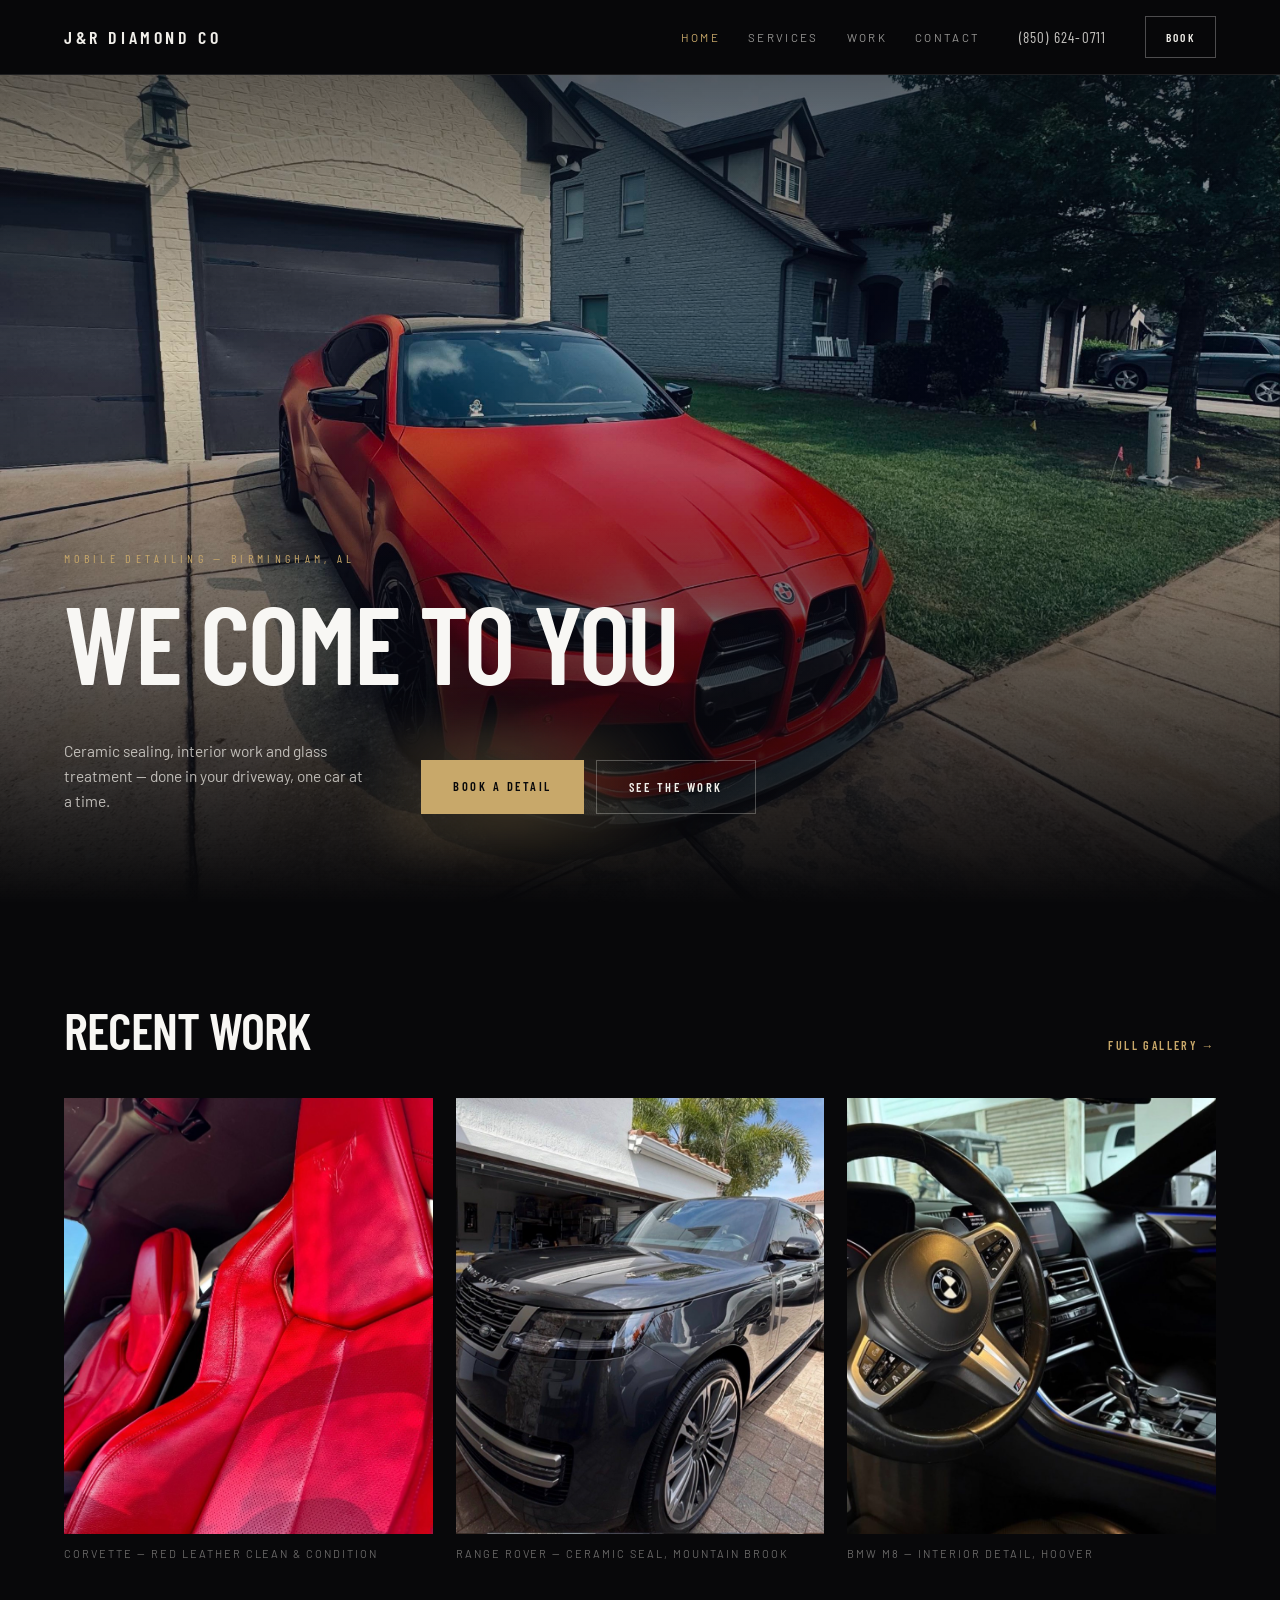
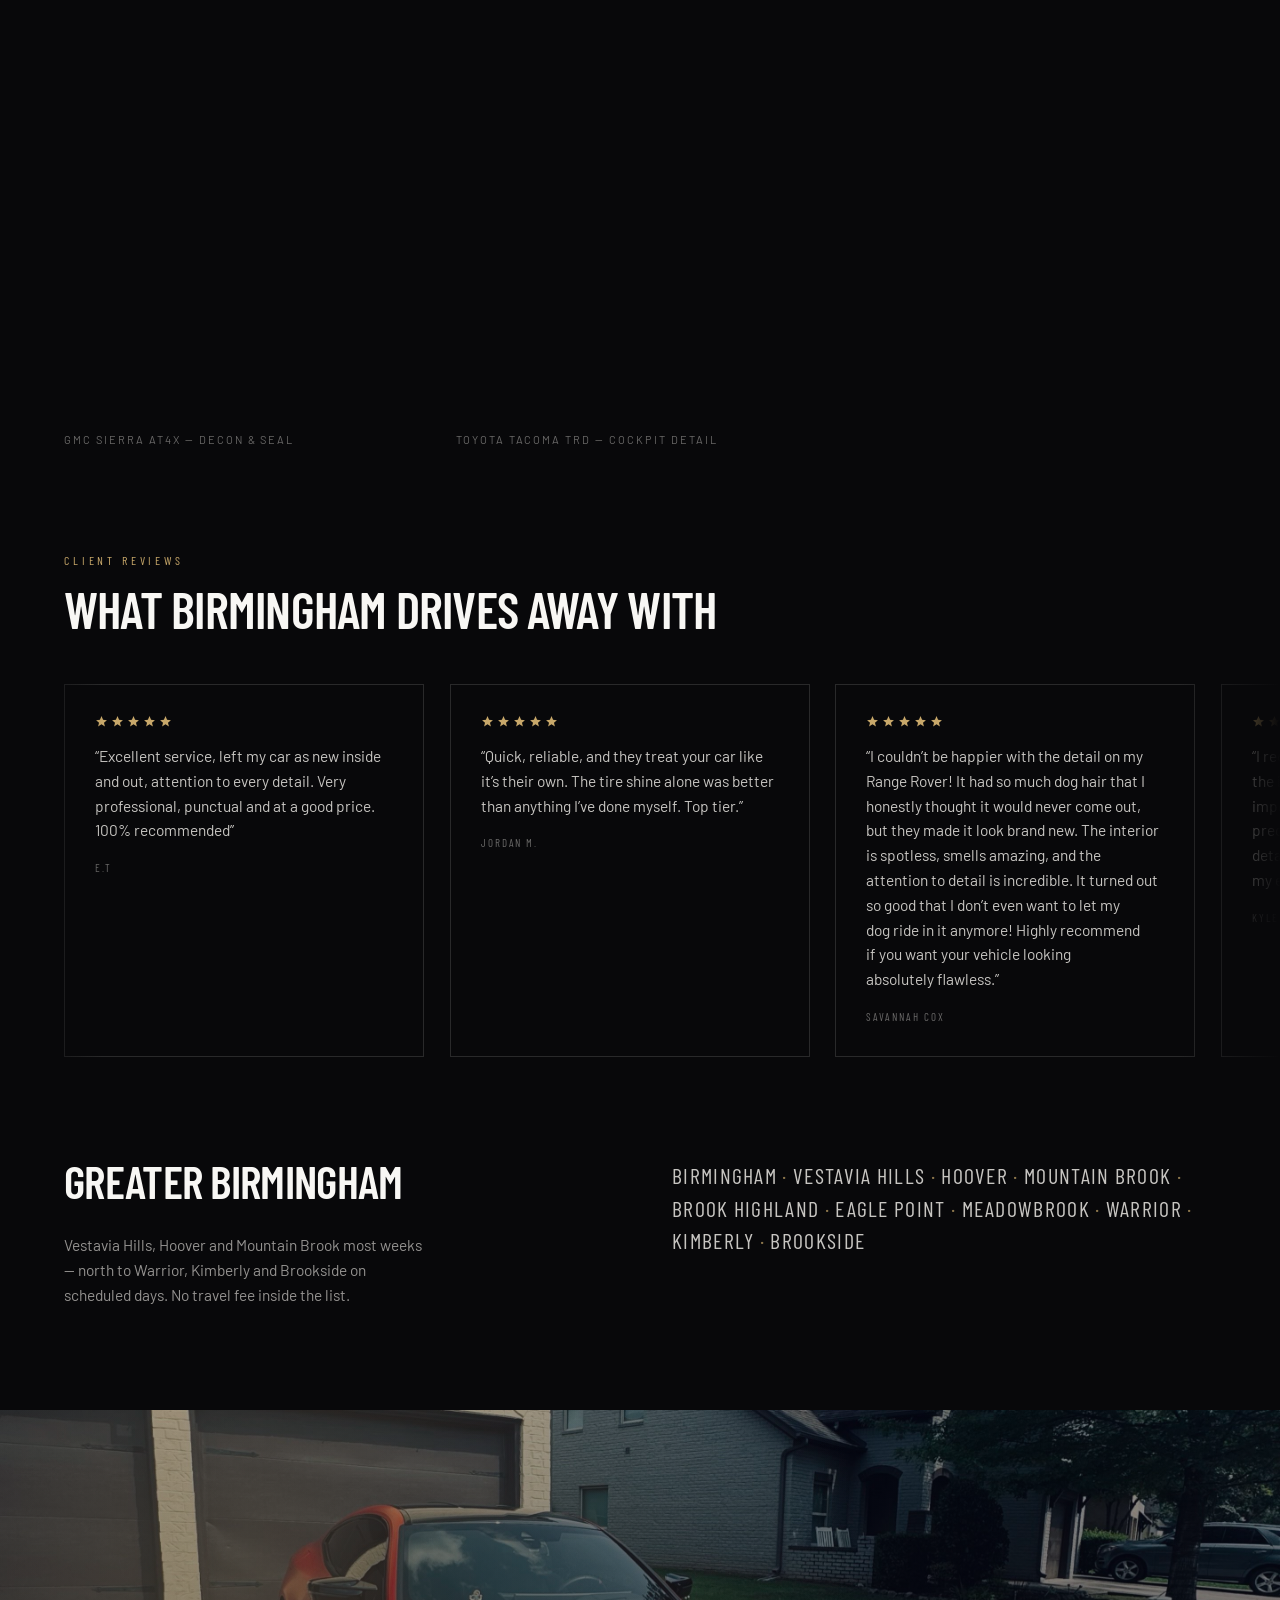
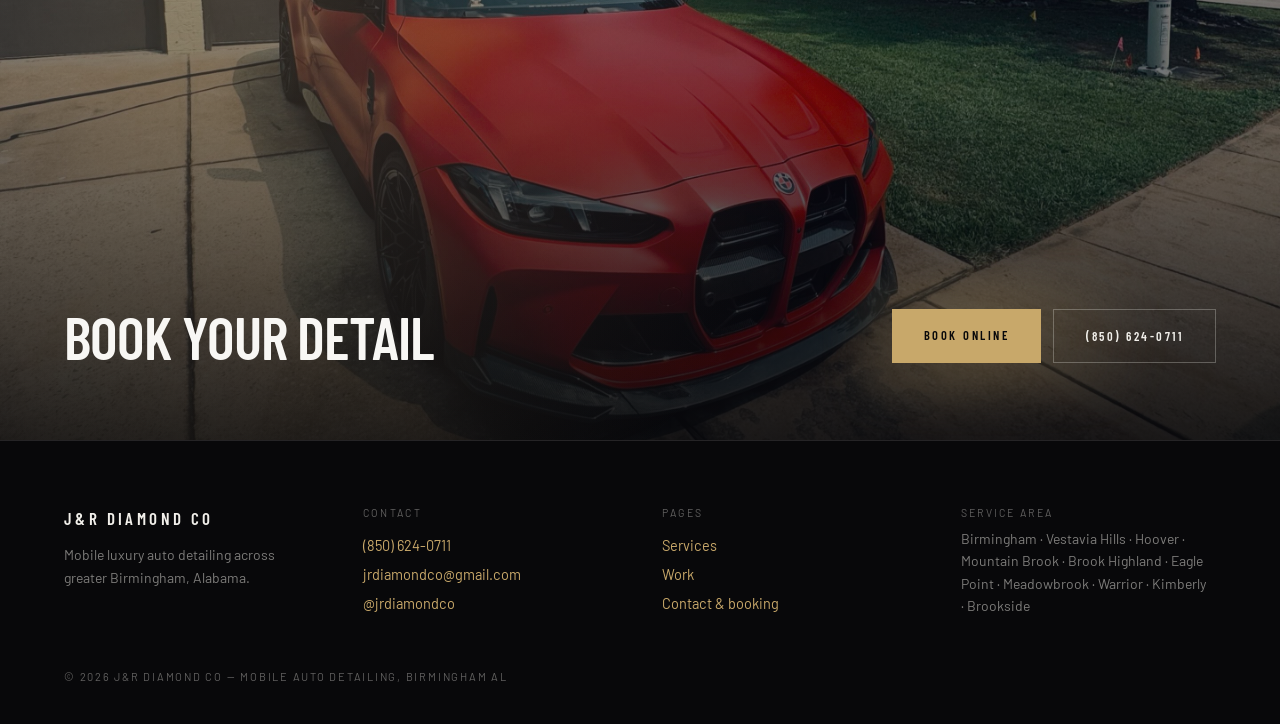
==== commit 7a55719e: "Add Cal.com booking widget to Contact page Replaces the scheduler placeholder with a package selecto" ====
--- a/index.html
+++ b/index.html
@@ -23,7 +23,7 @@
 <meta name="twitter:image" content="https://jrdiamondco.com/images/og-jr-diamond-co-mobile-detailing-birmingham.jpg">
 <meta name="geo.region" content="US-AL">
 <meta name="geo.placename" content="Birmingham, Alabama">
-<link rel="stylesheet" href="css/style.css?v=5">
+<link rel="stylesheet" href="css/style.css?v=6">
 <script type="application/ld+json">
 {
   "@context": "https://schema.org",
--- a/css/style.css
+++ b/css/style.css
@@ -653,16 +653,30 @@
 .book-col h2 { margin: 0 0 clamp(16px, 2.2vw, 26px); font-family: var(--font-heading); font-weight: 600; text-transform: uppercase; font-size: clamp(22px, 2.2vw, 32px); line-height: 1; letter-spacing: -.01em; color: var(--heading); }
 .scheduler-embed {
   min-height: clamp(360px, 44vw, 520px);
-  display: grid;
-  place-items: center;
-  text-align: center;
-  padding: clamp(26px, 4vw, 56px);
+  padding: clamp(20px, 3vw, 32px);
   border: 1px solid var(--hairline-14);
 }
-.scheduler-embed .t { margin: 0 0 10px; font-family: var(--font-heading); font-weight: 600; font-size: clamp(17px, 1.6vw, 24px); letter-spacing: .16em; text-transform: uppercase; color: var(--text); }
-.scheduler-embed .d { margin: 0 auto; max-width: 34ch; font-size: 14px; color: var(--muted-5); }
+.booking-picker { display: flex; flex-wrap: wrap; gap: 10px; }
+.booking-picker-btn {
+  font-family: var(--font-heading);
+  font-weight: 600;
+  font-size: 12px;
+  letter-spacing: .14em;
+  text-transform: uppercase;
+  padding: 12px 18px;
+  border: 1px solid var(--hairline-28);
+  background: transparent;
+  color: var(--text);
+  cursor: pointer;
+  transition: border-color .25s, color .25s, background .25s;
+}
+.booking-picker-btn:hover { border-color: var(--gold); color: var(--gold); }
+.booking-picker-btn.is-active { border-color: var(--gold); background: var(--gold); color: var(--bg); }
+.booking-prompt { margin: clamp(24px, 4vw, 40px) 0 0; text-align: center; font-size: 14px; color: var(--muted-5); }
+.booking-cal-mount { margin-top: clamp(20px, 3vw, 28px); min-height: 600px; width: 100%; }
 .book-btn-row { display: flex; gap: 12px; flex-wrap: wrap; margin-top: clamp(16px, 2.2vw, 26px); }
 .book-btn-row .btn { padding: 16px 30px; }
+.service-book-link { display: inline-block; margin-top: clamp(18px, 2.2vw, 26px); }
 
 dl.info-list { margin: 0; display: flex; flex-direction: column; }
 .info-row { display: flex; flex-wrap: wrap; gap: 6px 20px; align-items: baseline; padding: 16px 0; border-top: 1px solid var(--hairline-12); }
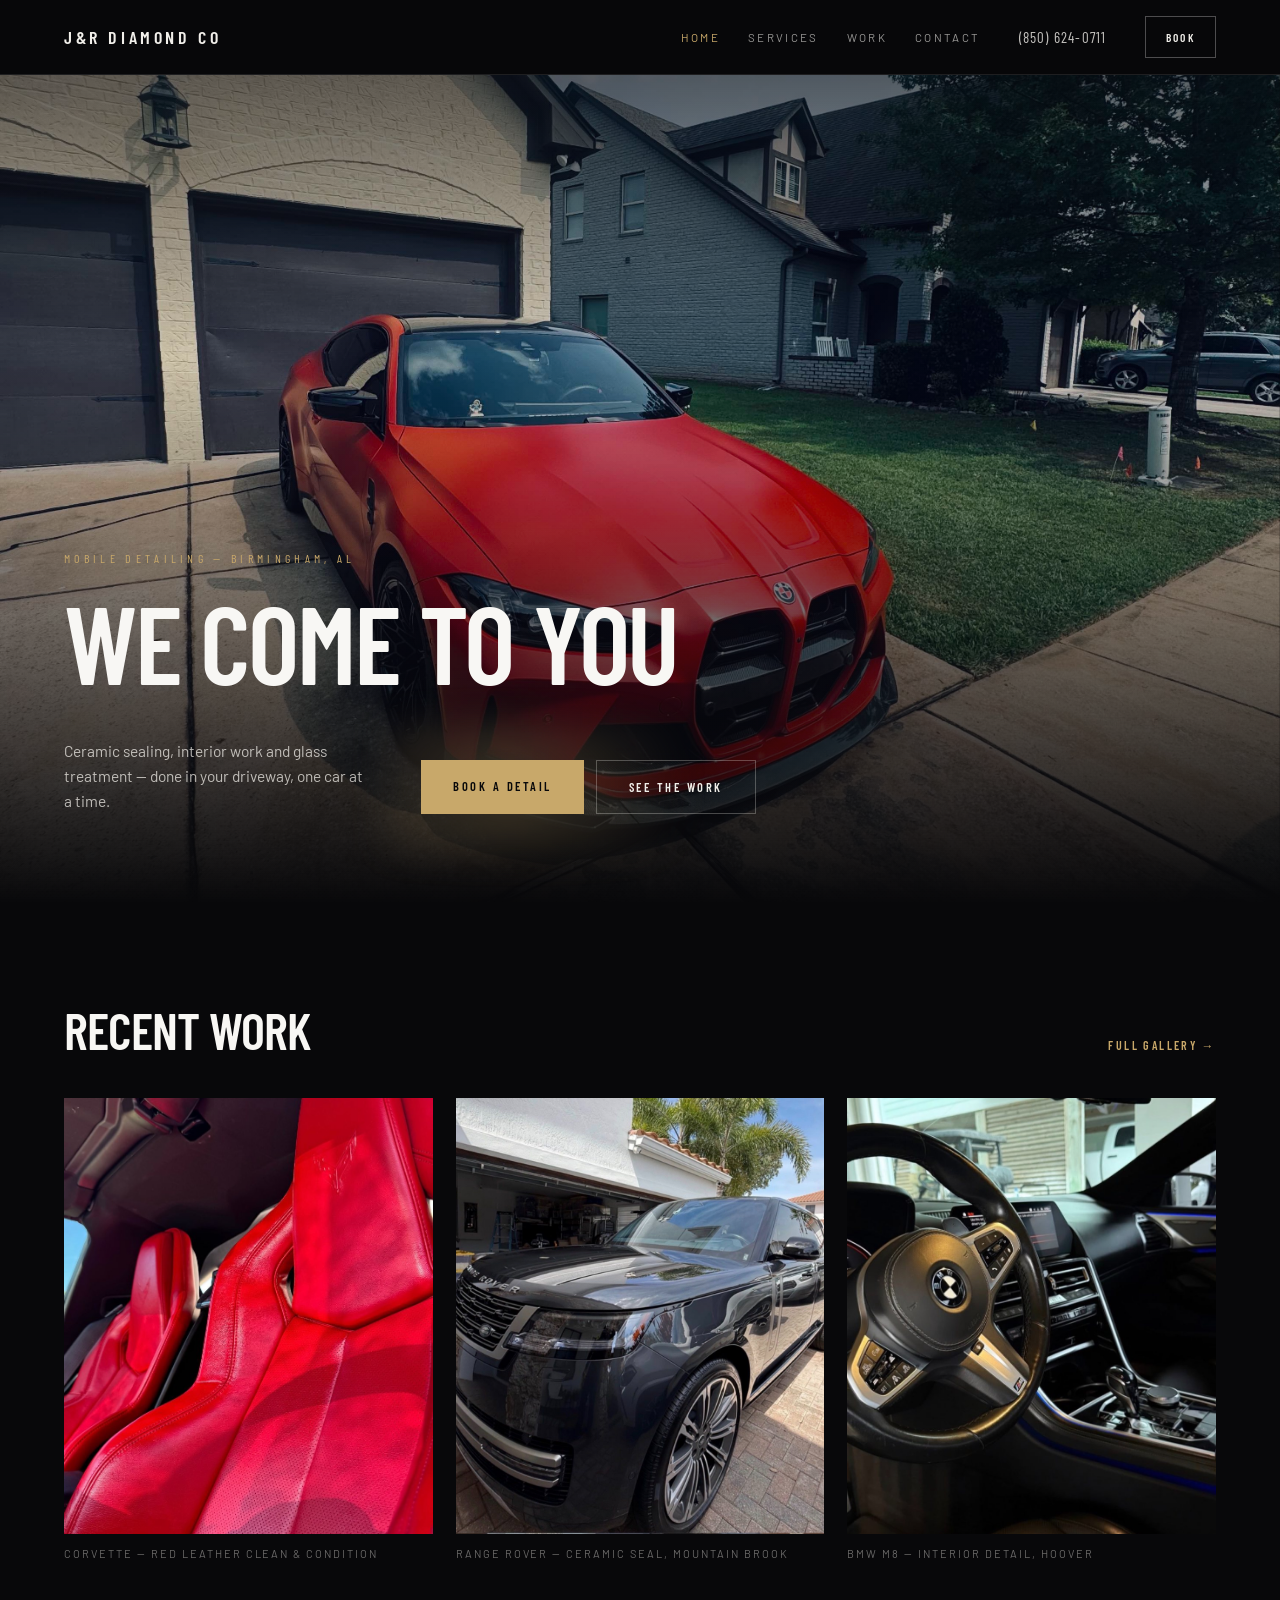
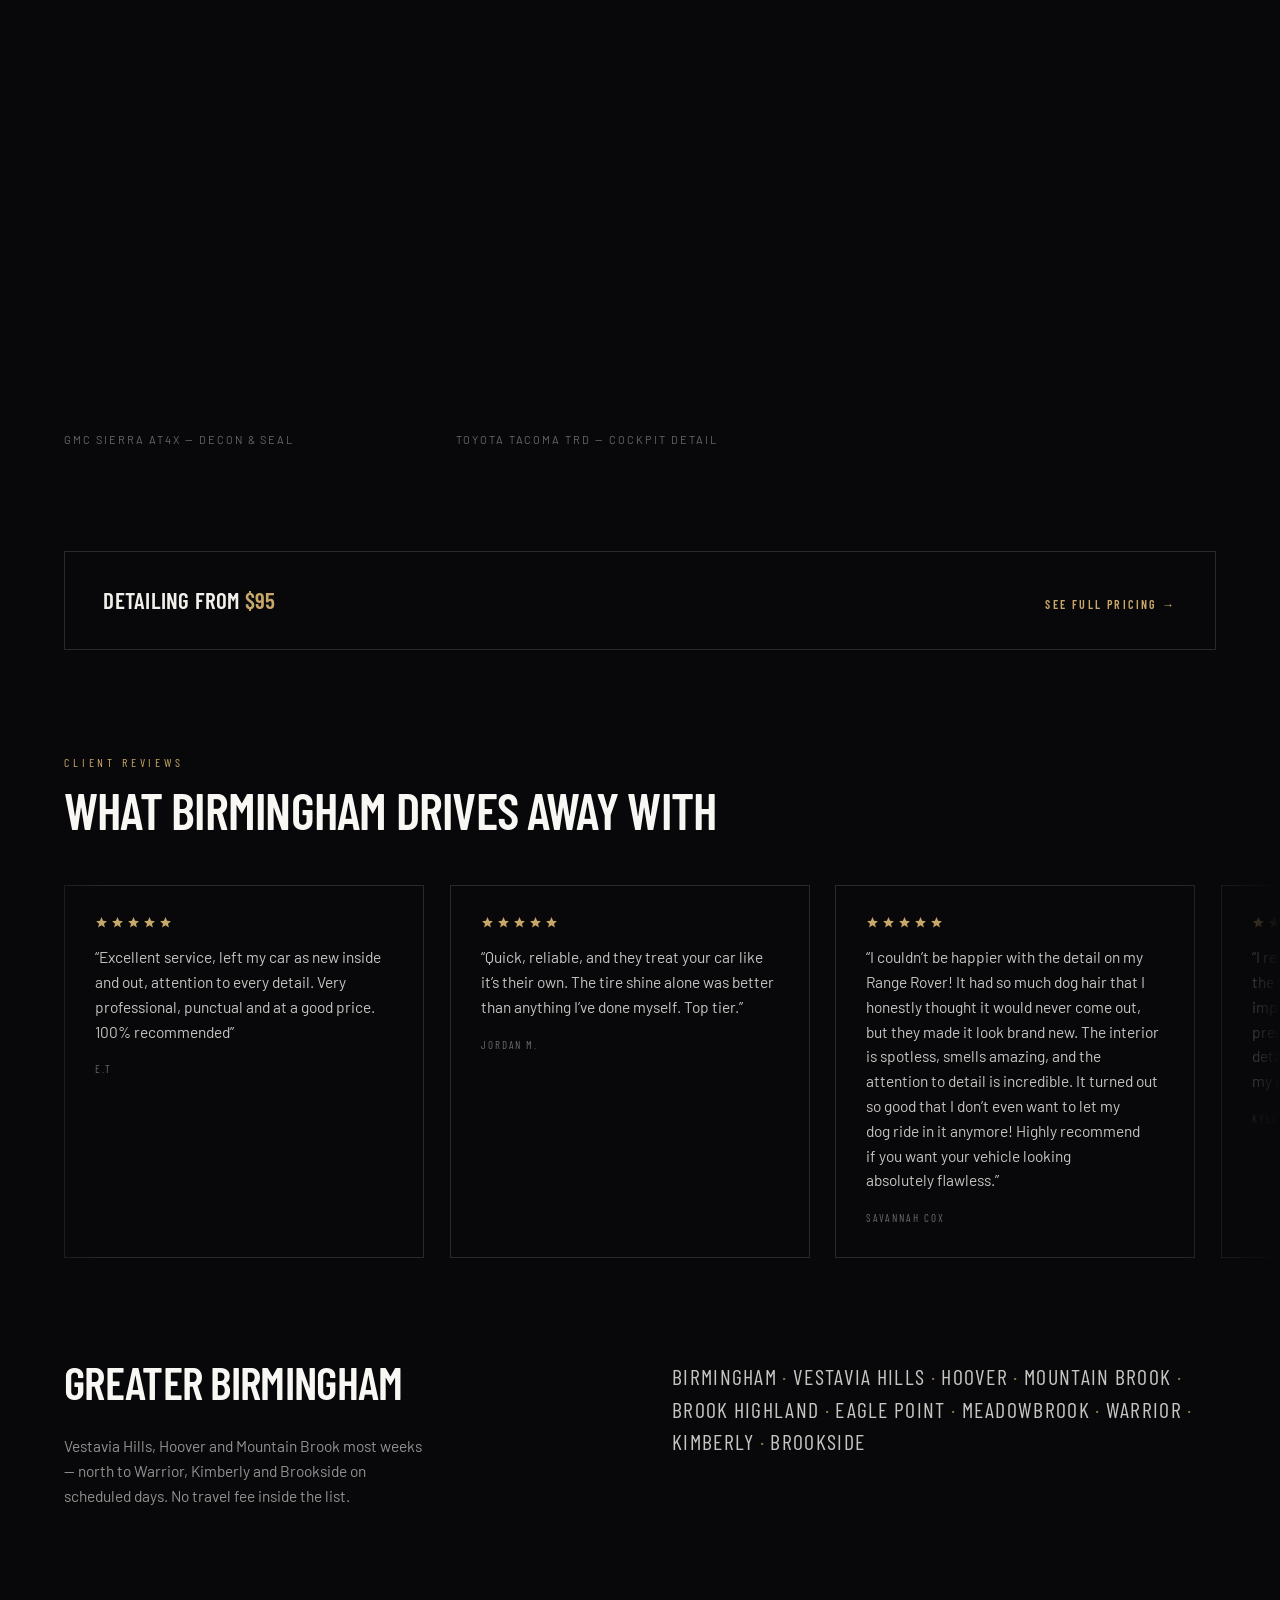
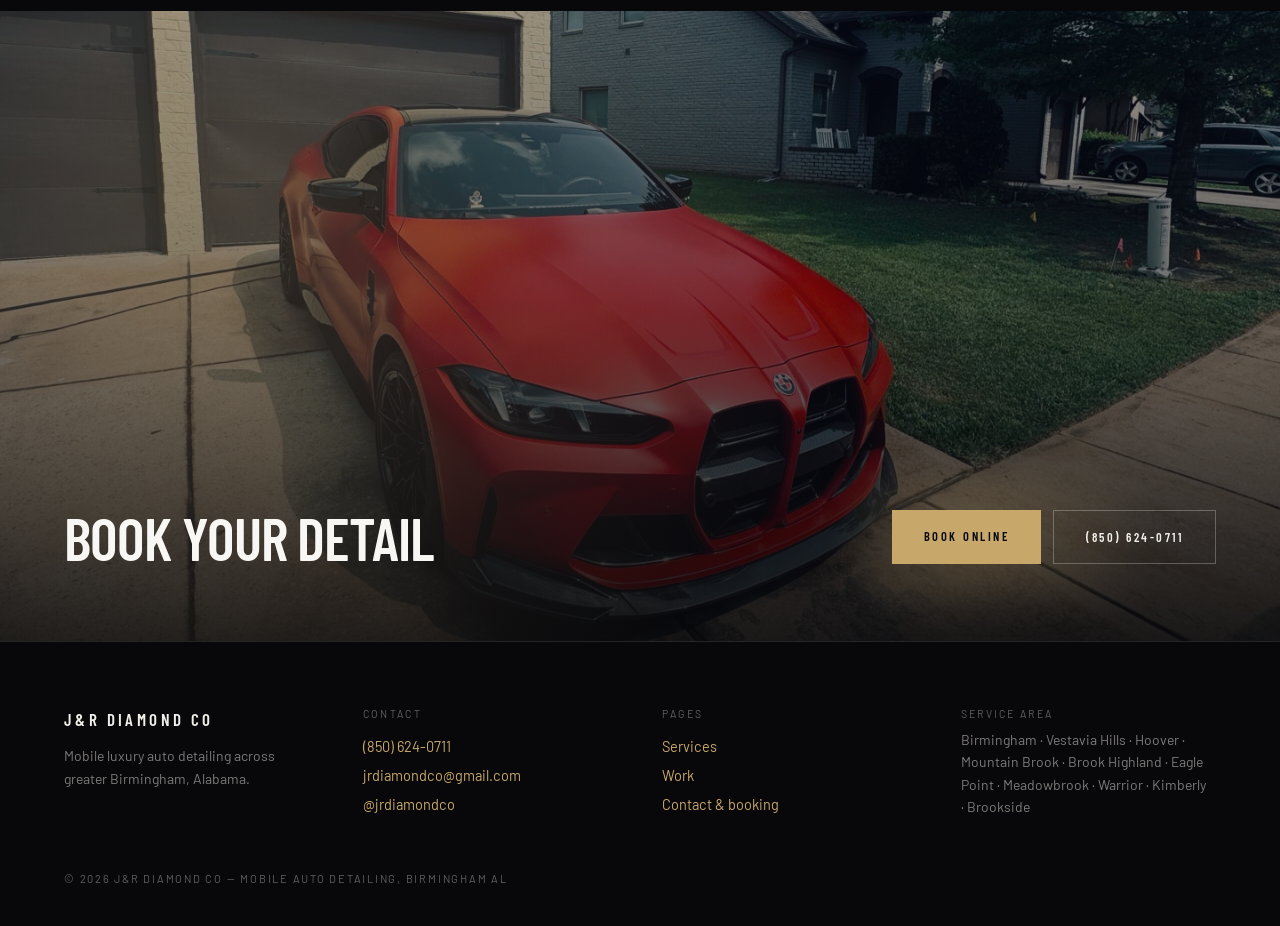
==== commit 3caec10a: "Fix frozen testimonial marquee, add homepage pricing teaser The marquee paused on hover across its e" ====
--- a/index.html
+++ b/index.html
@@ -23,7 +23,7 @@
 <meta name="twitter:image" content="https://jrdiamondco.com/images/og-jr-diamond-co-mobile-detailing-birmingham.jpg">
 <meta name="geo.region" content="US-AL">
 <meta name="geo.placename" content="Birmingham, Alabama">
-<link rel="stylesheet" href="css/style.css?v=6">
+<link rel="stylesheet" href="css/style.css?v=8">
 <script type="application/ld+json">
 {
   "@context": "https://schema.org",
@@ -151,6 +151,15 @@
     </div>
   </section>
 
+  <section aria-label="Pricing" data-reveal>
+    <div class="wrap">
+      <div class="price-teaser">
+        <p>Detailing from <span class="price-teaser-amount" data-price-teaser-amount>$95</span></p>
+        <a href="services.html" class="work-link">See full pricing →</a>
+      </div>
+    </div>
+  </section>
+
   <section class="reviews-section" aria-label="Client reviews">
     <div class="reviews-head" data-reveal>
       <p class="kicker-static">Client reviews</p>
@@ -411,7 +420,7 @@
 </footer>
 
 <script src="js/main.js?v=5"></script>
-<script src="js/content.js?v=1"></script>
+<script src="js/content.js?v=2"></script>
 <script src="https://identity.netlify.com/v1/netlify-identity-widget.js"></script>
 <script>
   if (window.netlifyIdentity) {
--- a/css/style.css
+++ b/css/style.css
@@ -348,6 +348,27 @@
   color: var(--gold);
 }
 .work-link:hover { color: var(--gold-hover); }
+
+.price-teaser {
+  display: flex;
+  flex-wrap: wrap;
+  gap: clamp(12px, 3vw, 28px);
+  align-items: baseline;
+  justify-content: space-between;
+  padding: clamp(20px, 2.6vw, 30px) clamp(24px, 3vw, 40px);
+  border: 1px solid var(--hairline-14);
+}
+.price-teaser p {
+  margin: 0;
+  font-family: var(--font-heading);
+  font-weight: 600;
+  text-transform: uppercase;
+  font-size: clamp(17px, 1.8vw, 24px);
+  letter-spacing: .01em;
+  color: var(--text);
+}
+.price-teaser-amount { color: var(--gold); }
+
 .photo-grid {
   display: grid;
   grid-template-columns: repeat(auto-fit, minmax(min(100%, 300px), 1fr));
@@ -408,7 +429,14 @@
   /* duration scales with card count so scroll speed stays constant (9 reviews) */
   animation: jrMarquee 69s linear infinite;
 }
-.marquee-track:hover { animation-play-state: paused; }
+/* hover-to-pause was removed: the track spans all 18 cards, so a cursor
+   resting anywhere over the review row (routine while scrolling to read)
+   froze the whole strip indefinitely, which read as a static duplicate
+   set rather than a moving marquee. prefers-reduced-motion is the correct
+   mechanism for letting a visitor stop the motion instead. */
+@media (prefers-reduced-motion: reduce) {
+  .marquee-track { animation-play-state: paused; }
+}
 .review-card {
   flex: 0 0 auto;
   width: min(86vw, 360px);
@@ -653,26 +681,48 @@
 .book-col h2 { margin: 0 0 clamp(16px, 2.2vw, 26px); font-family: var(--font-heading); font-weight: 600; text-transform: uppercase; font-size: clamp(22px, 2.2vw, 32px); line-height: 1; letter-spacing: -.01em; color: var(--heading); }
 .scheduler-embed {
   min-height: clamp(360px, 44vw, 520px);
-  padding: clamp(20px, 3vw, 32px);
+  padding: clamp(26px, 3.4vw, 40px);
   border: 1px solid var(--hairline-14);
 }
-.booking-picker { display: flex; flex-wrap: wrap; gap: 10px; }
+.booking-kicker {
+  margin: 0 0 clamp(14px, 1.8vw, 20px);
+  font-family: var(--font-heading);
+  font-size: 11px;
+  letter-spacing: .28em;
+  text-transform: uppercase;
+  color: var(--muted-42);
+}
+.booking-picker { display: flex; flex-wrap: wrap; gap: clamp(10px, 1.4vw, 14px); }
 .booking-picker-btn {
   font-family: var(--font-heading);
   font-weight: 600;
-  font-size: 12px;
-  letter-spacing: .14em;
-  text-transform: uppercase;
-  padding: 12px 18px;
+  font-size: 12.5px;
+  letter-spacing: .16em;
+  text-transform: uppercase;
+  padding: 14px 22px;
   border: 1px solid var(--hairline-28);
   background: transparent;
   color: var(--text);
   cursor: pointer;
-  transition: border-color .25s, color .25s, background .25s;
+  transition: border-color .25s, color .25s, background .25s, box-shadow .25s;
 }
 .booking-picker-btn:hover { border-color: var(--gold); color: var(--gold); }
-.booking-picker-btn.is-active { border-color: var(--gold); background: var(--gold); color: var(--bg); }
-.booking-prompt { margin: clamp(24px, 4vw, 40px) 0 0; text-align: center; font-size: 14px; color: var(--muted-5); }
+.booking-picker-btn.is-active {
+  border-color: var(--gold);
+  background: var(--gold);
+  color: var(--bg);
+  box-shadow: 0 14px 34px -18px rgba(200, 168, 106, .55);
+}
+.booking-notice {
+  margin: clamp(20px, 2.6vw, 28px) 0 0;
+  padding-left: 16px;
+  border-left: 2px solid var(--gold-6);
+  font-size: 13.5px;
+  line-height: 1.6;
+  color: var(--muted-74);
+}
+.booking-notice strong { color: var(--text); font-weight: 600; }
+.booking-prompt { margin: clamp(22px, 3vw, 34px) 0 0; font-size: 14px; color: var(--muted-5); }
 .booking-cal-mount { margin-top: clamp(20px, 3vw, 28px); min-height: 600px; width: 100%; }
 .book-btn-row { display: flex; gap: 12px; flex-wrap: wrap; margin-top: clamp(16px, 2.2vw, 26px); }
 .book-btn-row .btn { padding: 16px 30px; }
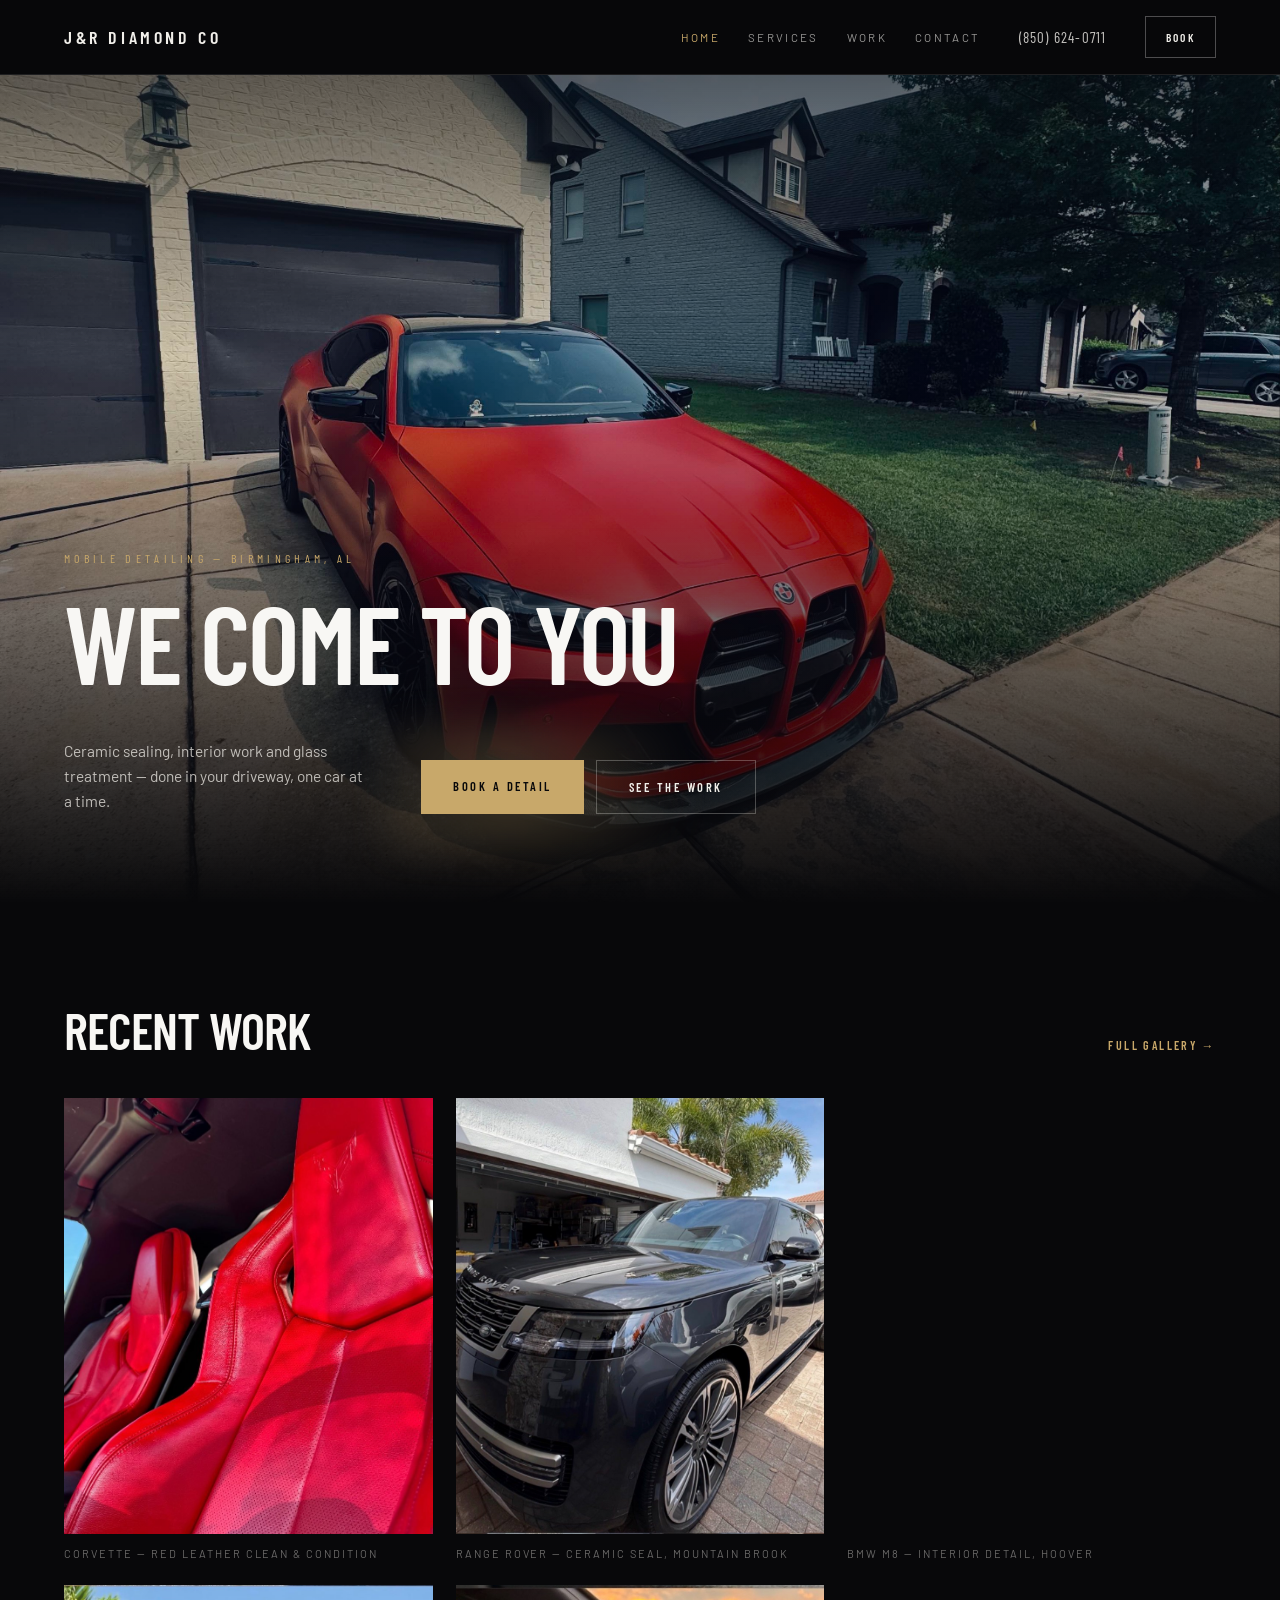
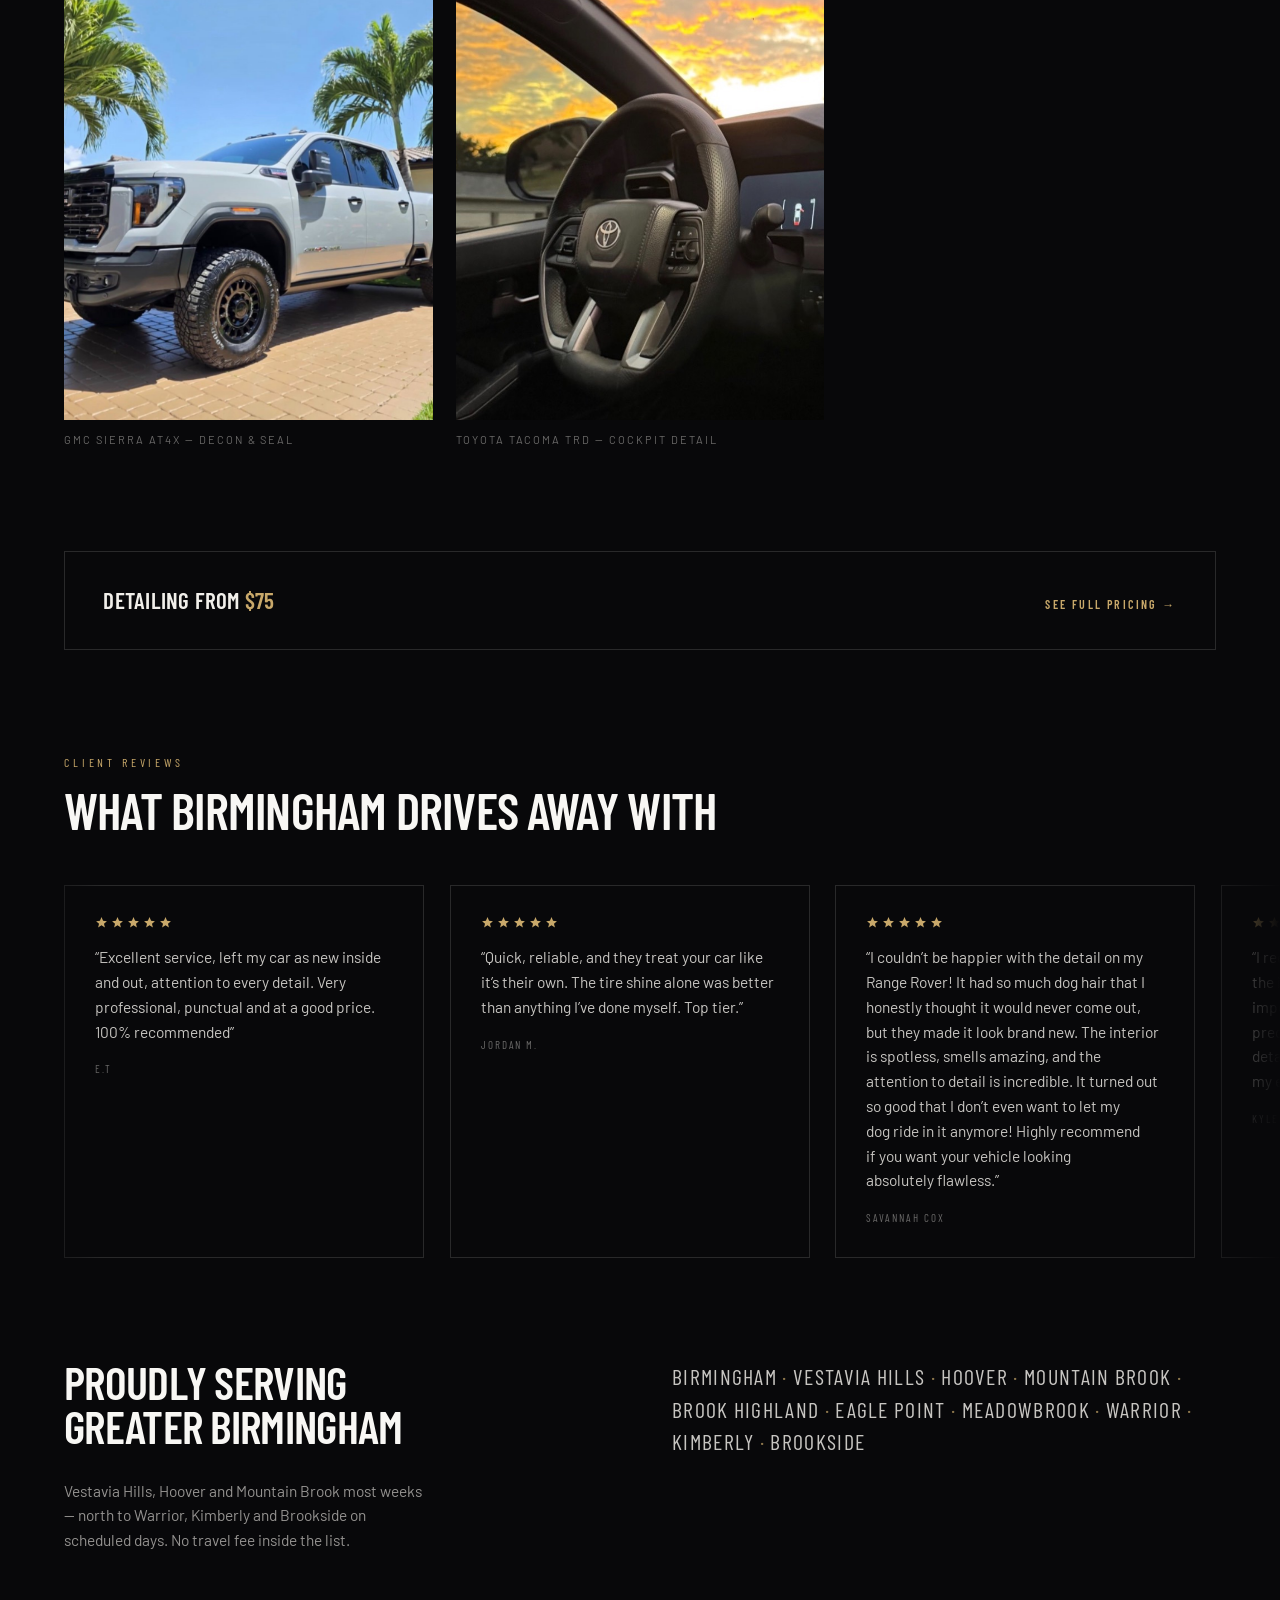
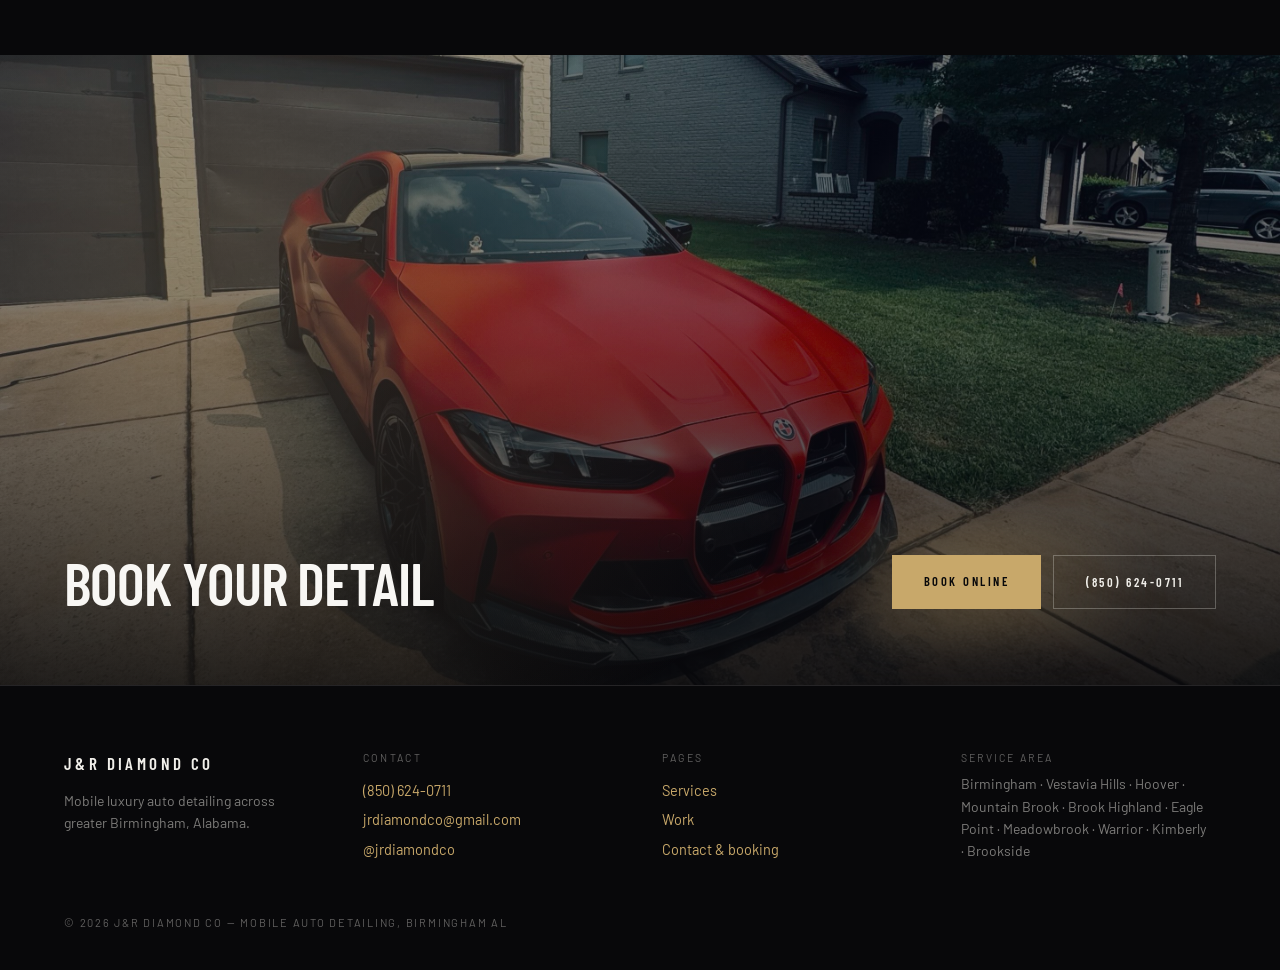
==== commit 91379f06: "Split Services and Packages into separate sections, move locations to bottom Client feedback: indivi" ====
--- a/index.html
+++ b/index.html
@@ -23,7 +23,7 @@
 <meta name="twitter:image" content="https://jrdiamondco.com/images/og-jr-diamond-co-mobile-detailing-birmingham.jpg">
 <meta name="geo.region" content="US-AL">
 <meta name="geo.placename" content="Birmingham, Alabama">
-<link rel="stylesheet" href="css/style.css?v=8">
+<link rel="stylesheet" href="css/style.css?v=9">
 <script type="application/ld+json">
 {
   "@context": "https://schema.org",
@@ -55,13 +55,15 @@
     { "@type": "Place", "name": "Meadowbrook, Alabama" }
   ],
   "sameAs": ["https://www.instagram.com/jrdiamondco"],
-  "knowsAbout": ["ceramic coating", "paint decontamination", "interior detailing", "leather conditioning", "hydrophobic glass coating"],
+  "knowsAbout": ["ceramic coating", "paint correction", "paint decontamination", "interior detailing", "leather conditioning", "hydrophobic glass coating"],
   "hasOfferCatalog": {
     "@type": "OfferCatalog",
-    "name": "Mobile detailing services in Birmingham, AL",
+    "name": "Mobile detailing services and packages in Birmingham, AL",
     "itemListElement": [
-      { "@type": "Offer", "priceSpecification": { "@type": "PriceSpecification", "price": "175", "priceCurrency": "USD", "valueAddedTaxIncluded": false }, "itemOffered": { "@type": "Service", "name": "Deep Wash & Decontamination", "description": "Foam bath, iron and tar decontamination, hand dry and ceramic sealing.", "serviceType": "Auto detailing" } },
-      { "@type": "Offer", "priceSpecification": { "@type": "PriceSpecification", "price": "225", "priceCurrency": "USD", "valueAddedTaxIncluded": false }, "itemOffered": { "@type": "Service", "name": "Interior Detailing", "description": "Leather, vinyl and wood cleaning and conditioning, carpet extraction and hand detail of vents and switchgear.", "serviceType": "Auto detailing" } },
+      { "@type": "Offer", "priceSpecification": { "@type": "PriceSpecification", "minPrice": "95", "maxPrice": "150", "priceCurrency": "USD", "valueAddedTaxIncluded": false }, "itemOffered": { "@type": "Service", "name": "Standard Detail", "description": "Foam bath, wax and a full interior vacuum — the everyday reset.", "serviceType": "Auto detailing" } },
+      { "@type": "Offer", "priceSpecification": { "@type": "PriceSpecification", "minPrice": "75", "maxPrice": "120", "priceCurrency": "USD", "valueAddedTaxIncluded": false }, "itemOffered": { "@type": "Service", "name": "Basic Interior Detail", "description": "A clean, protected cabin — vacuum and UV protection.", "serviceType": "Auto detailing" } },
+      { "@type": "Offer", "priceSpecification": { "@type": "PriceSpecification", "minPrice": "120", "maxPrice": "165", "priceCurrency": "USD", "valueAddedTaxIncluded": false }, "itemOffered": { "@type": "Service", "name": "Full Interior Detail", "description": "Leather cleaned and conditioned, every surface hand-detailed.", "serviceType": "Auto detailing" } },
+      { "@type": "Offer", "priceSpecification": { "@type": "PriceSpecification", "minPrice": "170", "maxPrice": "250", "priceCurrency": "USD", "valueAddedTaxIncluded": false }, "itemOffered": { "@type": "Service", "name": "Full Detail", "description": "Exterior ceramic sealant and complete interior detail — top to bottom.", "serviceType": "Auto detailing" } },
       { "@type": "Offer", "priceSpecification": { "@type": "PriceSpecification", "price": "95", "priceCurrency": "USD", "valueAddedTaxIncluded": false }, "itemOffered": { "@type": "Service", "name": "Glass Treatment", "description": "Hydrophobic polish on every pane for rain shedding and reduced night glare.", "serviceType": "Auto detailing" } },
       { "@type": "Offer", "priceSpecification": { "@type": "PriceSpecification", "price": "120", "priceCurrency": "USD", "valueAddedTaxIncluded": false }, "itemOffered": { "@type": "Service", "name": "Maintenance Plans", "description": "Recurring weekly, biweekly or monthly detailing to hold the finish.", "serviceType": "Auto detailing" } }
     ]
@@ -154,7 +156,7 @@
   <section aria-label="Pricing" data-reveal>
     <div class="wrap">
       <div class="price-teaser">
-        <p>Detailing from <span class="price-teaser-amount" data-price-teaser-amount>$95</span></p>
+        <p>Detailing from <span class="price-teaser-amount" data-price-teaser-amount>$75</span></p>
         <a href="services.html" class="work-link">See full pricing →</a>
       </div>
     </div>
@@ -372,7 +374,7 @@
   <section aria-label="Service area">
     <div class="wrap service-area-grid" data-reveal>
       <div>
-        <h2>Greater Birmingham</h2>
+        <h2>Proudly Serving Greater Birmingham</h2>
         <p class="blurb">Vestavia Hills, Hoover and Mountain Brook most weeks — north to Warrior, Kimberly and Brookside on scheduled days. No travel fee inside the list.</p>
       </div>
       <p class="city-list" data-location-cities-dotted>Birmingham <span class="dot">·</span> Vestavia Hills <span class="dot">·</span> Hoover <span class="dot">·</span> Mountain Brook <span class="dot">·</span> Brook Highland <span class="dot">·</span> Eagle Point <span class="dot">·</span> Meadowbrook <span class="dot">·</span> Warrior <span class="dot">·</span> Kimberly <span class="dot">·</span> Brookside</p>
@@ -420,7 +422,7 @@
 </footer>
 
 <script src="js/main.js?v=5"></script>
-<script src="js/content.js?v=2"></script>
+<script src="js/content.js?v=3"></script>
 <script src="https://identity.netlify.com/v1/netlify-identity-widget.js"></script>
 <script>
   if (window.netlifyIdentity) {
--- a/css/style.css
+++ b/css/style.css
@@ -604,6 +604,97 @@
 .service-figure .photo-frame img { height: clamp(280px, 36vw, 520px); object-fit: cover; }
 .fine-print { margin: clamp(36px, 4.4vw, 72px) 0 0; max-width: 56ch; font-size: 15px; color: var(--muted-55); }
 
+.page-head-note { margin: 0; max-width: 44ch; font-size: clamp(15px, 1.05vw, 17px); color: var(--muted-6); }
+
+/* ---------- Individual services (compact cards) ---------- */
+.service-card-grid {
+  display: grid;
+  grid-template-columns: repeat(auto-fit, minmax(min(100%, 320px), 1fr));
+  gap: clamp(24px, 4vw, 72px);
+}
+.service-card {
+  border: 1px solid var(--hairline-14);
+  padding: clamp(24px, 2.8vw, 34px);
+  display: flex;
+  flex-direction: column;
+  gap: clamp(10px, 1.4vw, 16px);
+}
+.service-card.is-placeholder { border-style: dashed; }
+.service-card h3 {
+  margin: 0;
+  font-family: var(--font-heading);
+  font-weight: 600;
+  text-transform: uppercase;
+  font-size: clamp(20px, 1.8vw, 28px);
+  line-height: 1.02;
+  letter-spacing: -.01em;
+  color: var(--heading);
+}
+.service-card .desc { margin: 0; font-size: 14.5px; line-height: 1.55; color: var(--muted-64); }
+.service-card .price { margin: 0; font-family: var(--font-heading); font-size: clamp(17px, 1.5vw, 22px); color: var(--gold); }
+.service-card .work-link { margin-top: auto; }
+.service-card-flag {
+  margin: 0;
+  font-family: var(--font-heading);
+  font-size: 11px;
+  letter-spacing: .28em;
+  text-transform: uppercase;
+  color: var(--gold-85);
+}
+
+/* ---------- Add-ons ---------- */
+.addons-block { margin-top: clamp(40px, 5vw, 80px); }
+.subsection-h {
+  margin: 0 0 clamp(16px, 2.2vw, 26px);
+  font-family: var(--font-heading);
+  font-weight: 600;
+  text-transform: uppercase;
+  font-size: clamp(22px, 2.2vw, 32px);
+  line-height: 1;
+  letter-spacing: -.01em;
+  color: var(--heading);
+}
+
+/* ---------- Package tiered pricing + grouped included lists ---------- */
+.package-tiers {
+  display: grid;
+  grid-template-columns: repeat(3, 1fr);
+  border-top: 1px solid var(--hairline-12);
+  border-bottom: 1px solid var(--hairline-12);
+  margin: 0 0 clamp(20px, 2.4vw, 30px);
+}
+.package-tiers div {
+  padding: clamp(14px, 1.6vw, 20px) clamp(6px, 1.2vw, 12px);
+  text-align: center;
+  border-left: 1px solid var(--hairline-12);
+}
+.package-tiers div:first-child { border-left: none; }
+.package-tiers .tier-label {
+  display: block;
+  font-family: var(--font-heading);
+  font-size: 10.5px;
+  letter-spacing: .2em;
+  text-transform: uppercase;
+  color: var(--muted-42);
+  margin-bottom: 6px;
+}
+.package-tiers .tier-price {
+  display: block;
+  font-family: var(--font-heading);
+  font-size: clamp(18px, 1.6vw, 24px);
+  color: var(--gold);
+}
+
+.package-groups { display: flex; flex-direction: column; gap: clamp(16px, 2vw, 24px); margin-bottom: clamp(18px, 2.2vw, 28px); }
+.package-group-label {
+  margin: 0 0 8px;
+  font-family: var(--font-heading);
+  font-size: 11px;
+  letter-spacing: .24em;
+  text-transform: uppercase;
+  color: var(--gold-85);
+}
+
 .where-grid {
   display: grid;
   grid-template-columns: repeat(auto-fit, minmax(min(100%, 320px), 1fr));
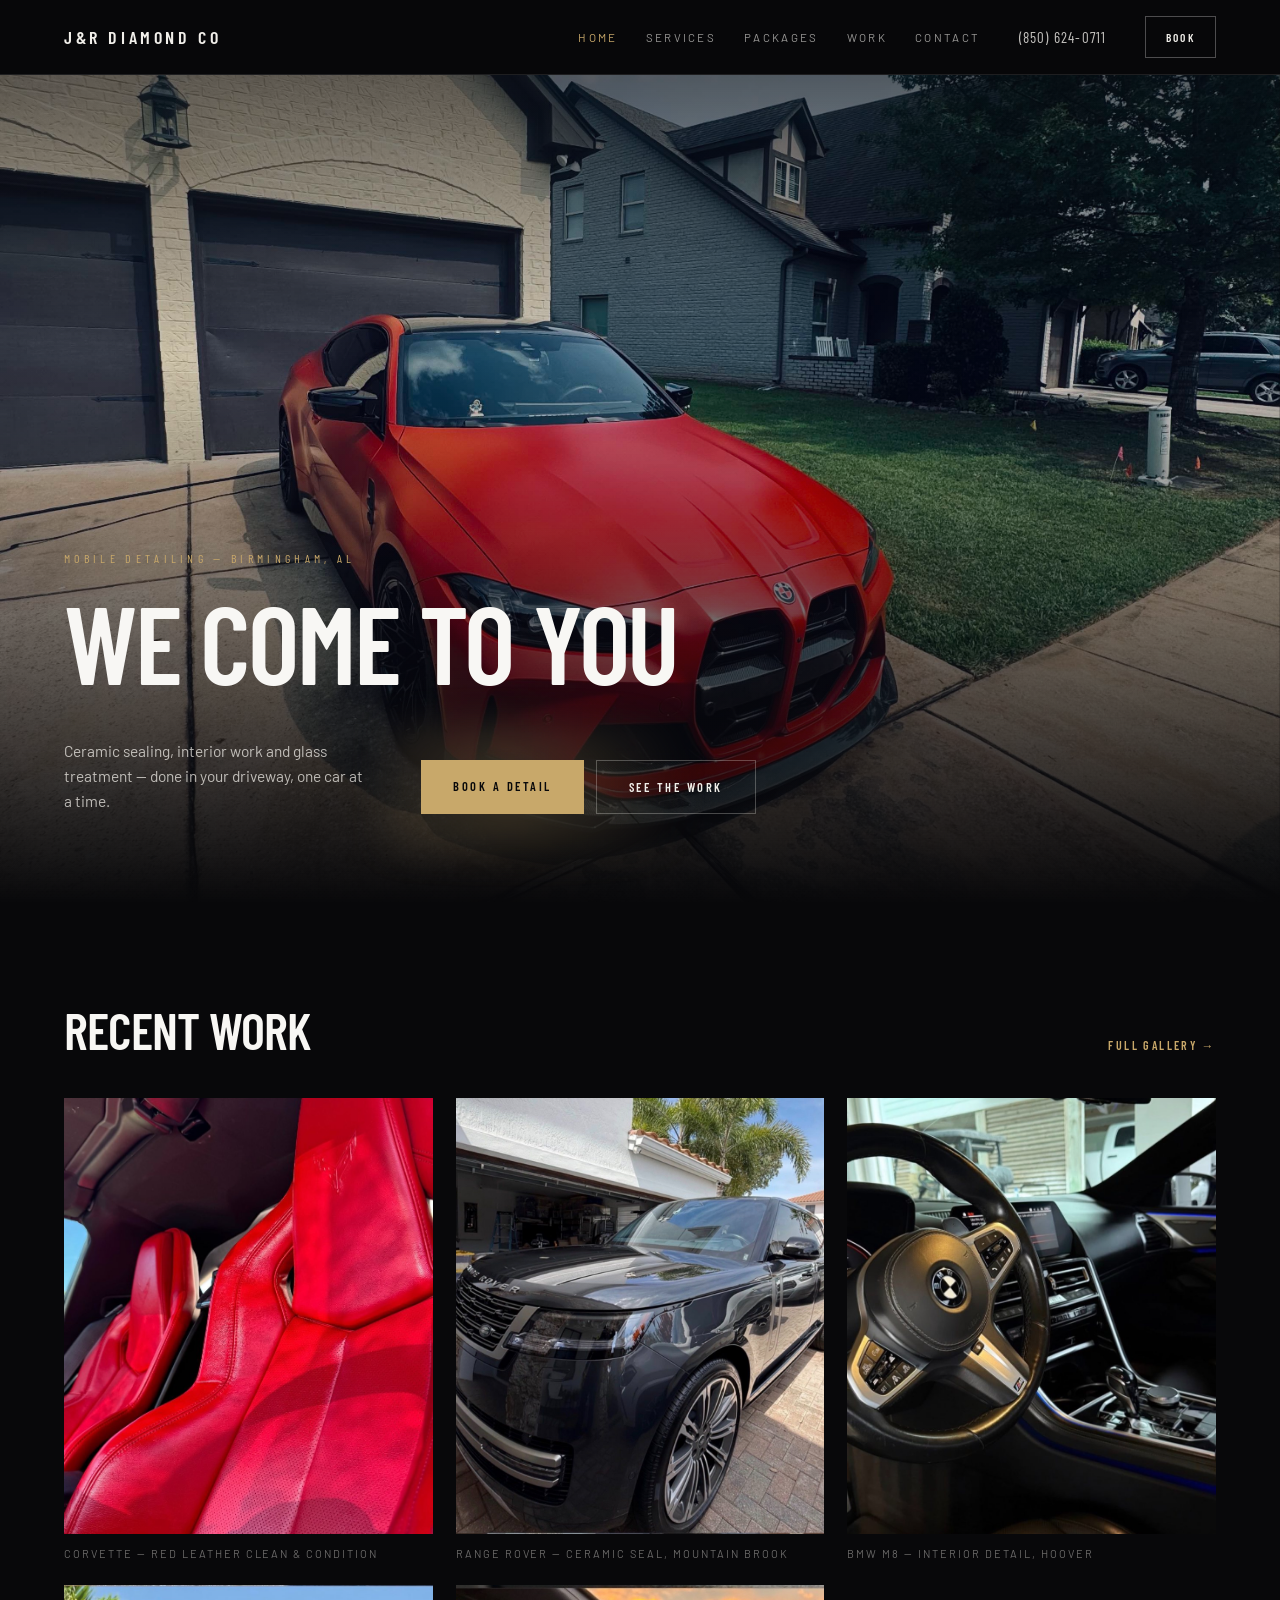
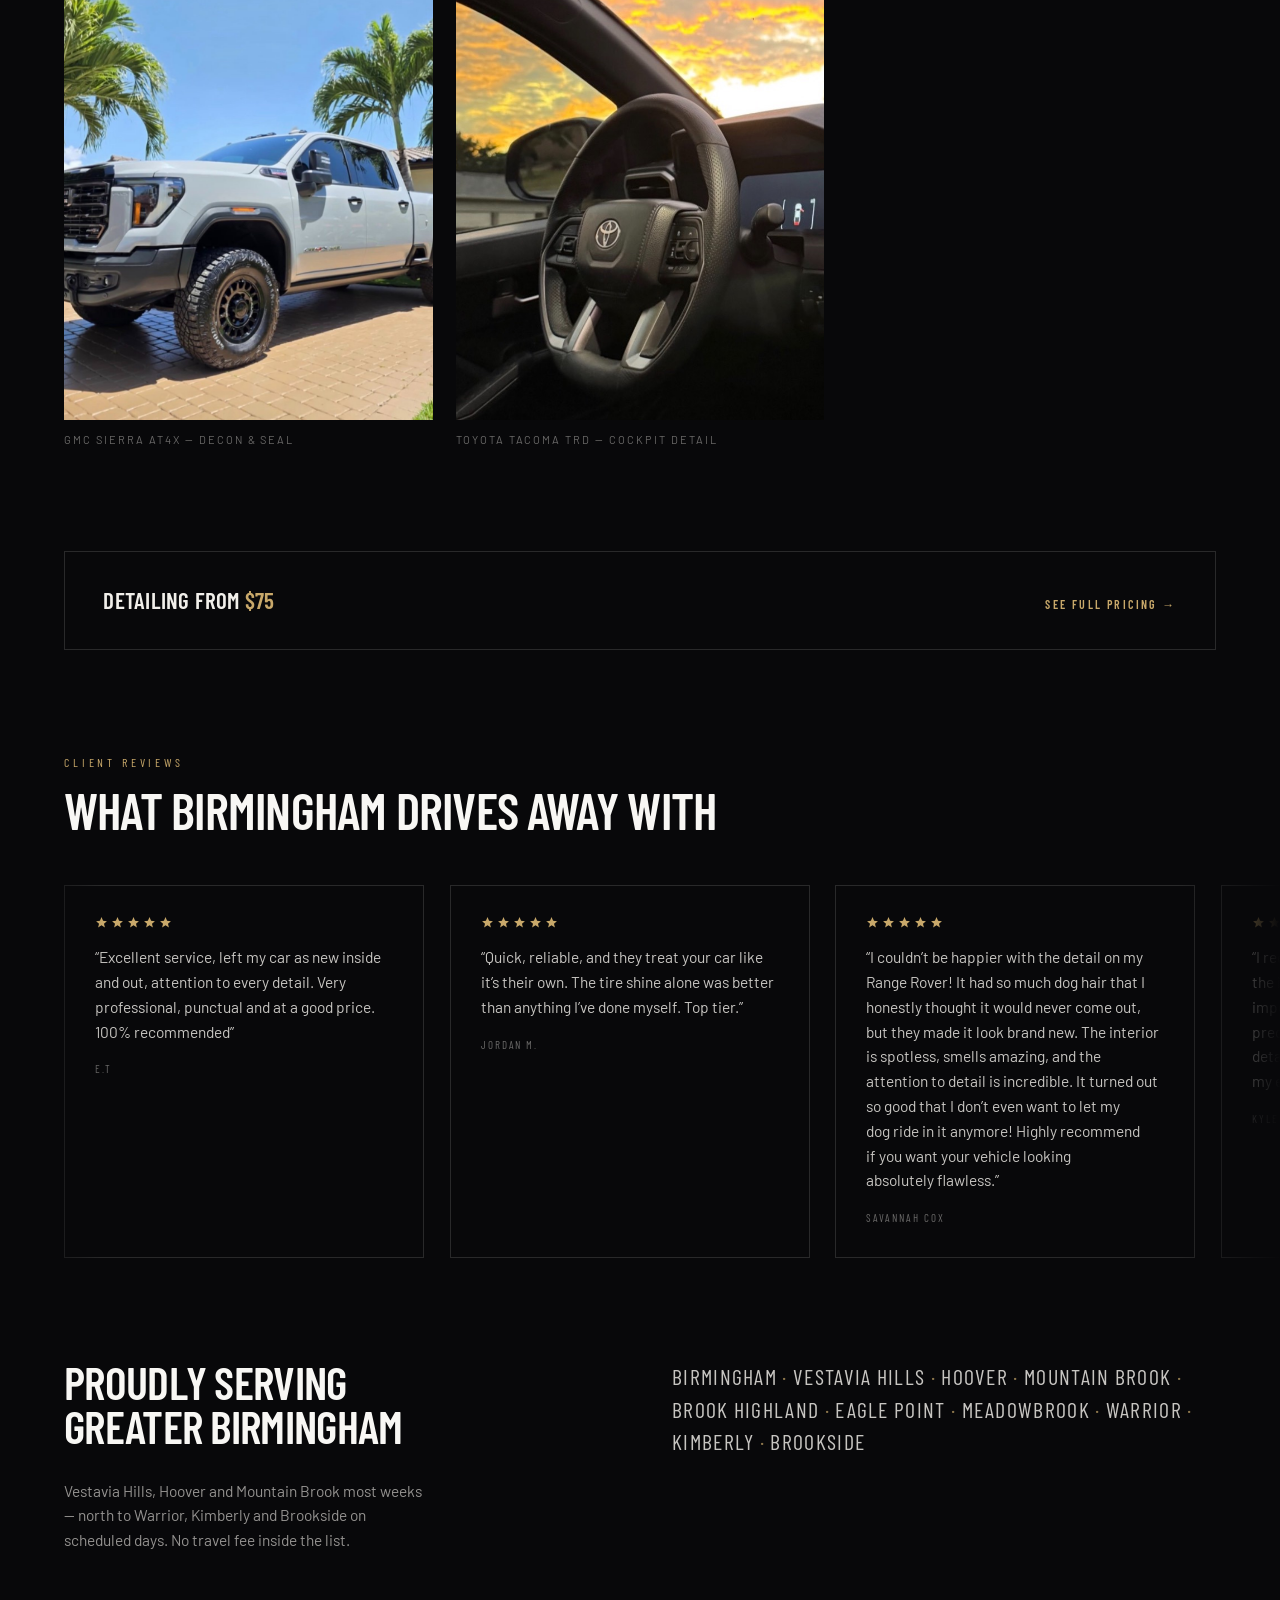
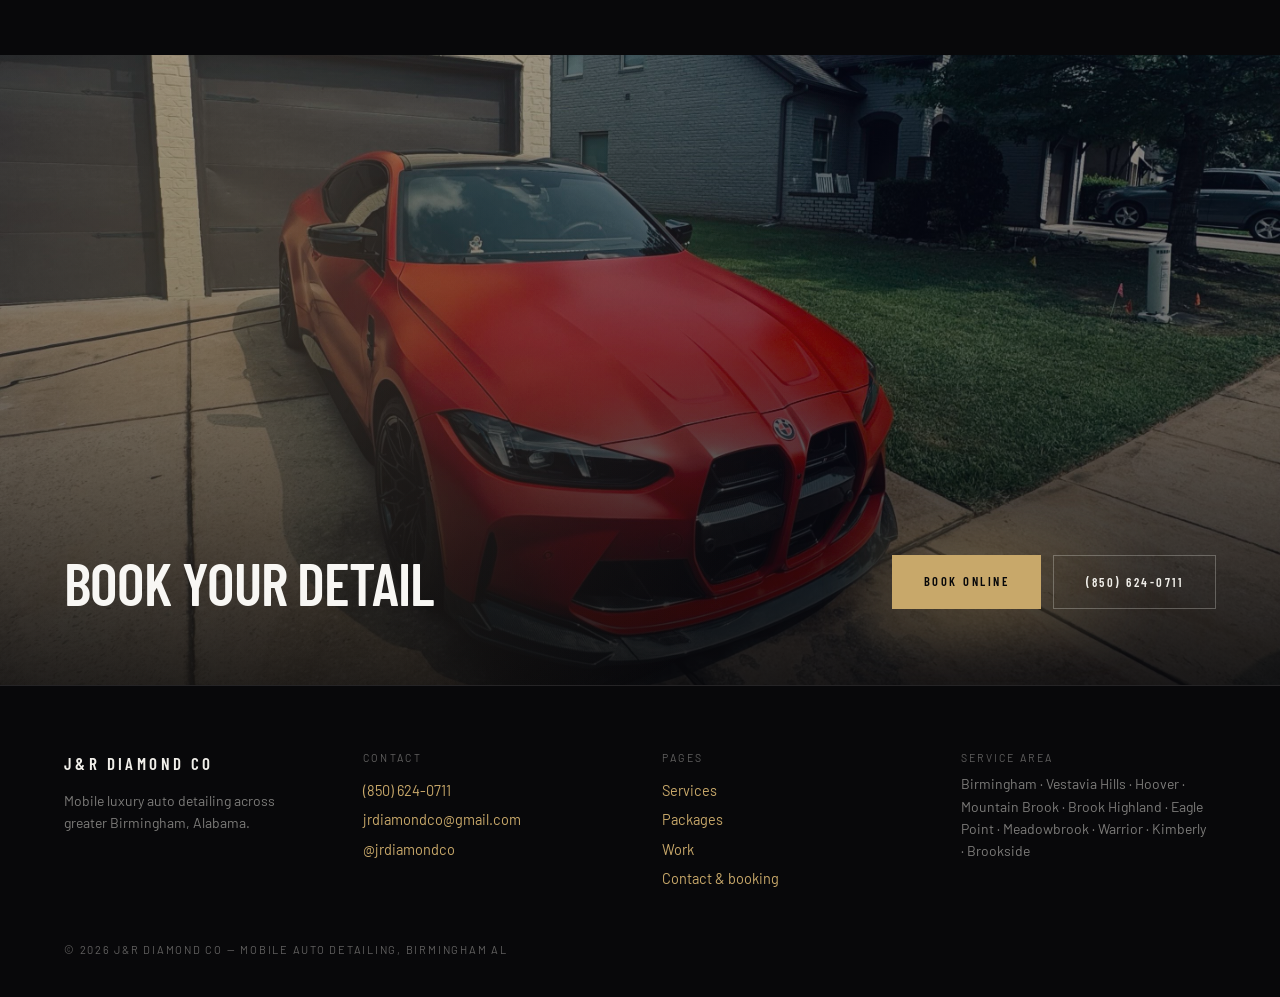
==== commit 7b698aaf: "Redesign Services and Packages pages Services: replace the ragged six-card grid with a numbered edit" ====
--- a/index.html
+++ b/index.html
@@ -23,7 +23,7 @@
 <meta name="twitter:image" content="https://jrdiamondco.com/images/og-jr-diamond-co-mobile-detailing-birmingham.jpg">
 <meta name="geo.region" content="US-AL">
 <meta name="geo.placename" content="Birmingham, Alabama">
-<link rel="stylesheet" href="css/style.css?v=9">
+<link rel="stylesheet" href="css/style.css?v=10">
 <script type="application/ld+json">
 {
   "@context": "https://schema.org",
@@ -82,6 +82,7 @@
     <nav class="primary-nav" aria-label="Primary">
       <a href="index.html" aria-current="page">Home</a>
       <a href="services.html">Services</a>
+      <a href="packages.html">Packages</a>
       <a href="gallery.html">Work</a>
       <a href="contact.html">Contact</a>
     </nav>
@@ -96,6 +97,7 @@
 <nav class="mobile-nav" id="mobile-nav" data-mobile-nav aria-label="Mobile">
   <a href="index.html" aria-current="page">Home</a>
   <a href="services.html">Services</a>
+  <a href="packages.html">Packages</a>
   <a href="gallery.html">Work</a>
   <a href="contact.html">Contact</a>
   <div class="mobile-nav-meta">
@@ -157,7 +159,7 @@
     <div class="wrap">
       <div class="price-teaser">
         <p>Detailing from <span class="price-teaser-amount" data-price-teaser-amount>$75</span></p>
-        <a href="services.html" class="work-link">See full pricing →</a>
+        <a href="packages.html" class="work-link">See full pricing →</a>
       </div>
     </div>
   </section>
@@ -410,6 +412,7 @@
     <div class="footer-col">
       <p class="label">Pages</p>
       <a href="services.html">Services</a>
+      <a href="packages.html">Packages</a>
       <a href="gallery.html">Work</a>
       <a href="contact.html">Contact &amp; booking</a>
     </div>
@@ -422,7 +425,7 @@
 </footer>
 
 <script src="js/main.js?v=5"></script>
-<script src="js/content.js?v=3"></script>
+<script src="js/content.js?v=4"></script>
 <script src="https://identity.netlify.com/v1/netlify-identity-widget.js"></script>
 <script>
   if (window.netlifyIdentity) {
--- a/css/style.css
+++ b/css/style.css
@@ -584,116 +584,402 @@
   color: var(--heading);
 }
 .page-head p { margin: 0; max-width: 34ch; font-size: clamp(15px, 1.05vw, 17px); color: var(--muted-6); }
-
-/* ---------- Services page ---------- */
-.service-block { padding: clamp(40px, 5.4vw, 96px) 0 0; }
+.page-kicker {
+  margin: 0 0 clamp(14px, 1.8vw, 22px);
+  font-family: var(--font-heading);
+  font-weight: 600;
+  font-size: 11.5px;
+  letter-spacing: .34em;
+  text-transform: uppercase;
+  color: var(--gold);
+}
+.page-head-lead { max-width: 40ch; }
+.page-head-lead p { margin: 0; font-size: clamp(15px, 1.05vw, 17px); line-height: 1.62; color: var(--muted-6); }
+.page-head-lead p + p { margin-top: 14px; }
+.section-lede {
+  margin: clamp(14px, 1.8vw, 20px) 0 clamp(26px, 3.4vw, 44px);
+  max-width: 54ch;
+  font-size: clamp(15px, 1.05vw, 17px);
+  line-height: 1.62;
+  color: var(--muted-55);
+}
+
+/* ---------- Shared page furniture ---------- */
+.fine-print { margin: clamp(36px, 4.4vw, 72px) 0 0; max-width: 56ch; font-size: 15px; color: var(--muted-55); }
+
+.page-head-note { margin: 0; max-width: 44ch; font-size: clamp(15px, 1.05vw, 17px); color: var(--muted-6); }
+
+/* ---------- Services page: editorial service index ---------- */
+.service-index {
+  border-top: 1px solid var(--hairline-16);
+}
+.service-row {
+  position: relative;
+  display: grid;
+  grid-template-columns: 1fr;
+  gap: clamp(14px, 2vw, 20px);
+  padding: clamp(26px, 3.2vw, 44px) 0;
+  border-bottom: 1px solid var(--hairline-12);
+}
+.service-row::before {
+  /* gold wash that grows out of the left edge on hover */
+  content: '';
+  position: absolute;
+  inset: 0 auto 0 calc(-1 * clamp(14px, 2vw, 28px));
+  width: 0;
+  background: linear-gradient(90deg, var(--gold-045), transparent 78%);
+  transition: width .55s cubic-bezier(.16, 1, .3, 1);
+  pointer-events: none;
+}
+.service-row:hover::before { width: calc(100% + clamp(28px, 4vw, 56px)); }
+
+.service-row-media { margin: 0; overflow: hidden; }
+.service-row-media img {
+  width: 100%;
+  height: clamp(150px, 34vw, 260px);
+  object-fit: cover;
+  filter: grayscale(.35) contrast(1.02);
+  transition: transform .7s cubic-bezier(.16, 1, .3, 1), filter .7s ease;
+}
+.service-row:hover .service-row-media img { transform: scale(1.06); filter: none; }
+
+.service-row-num {
+  margin: 0;
+  font-family: var(--font-heading);
+  font-size: 11px;
+  letter-spacing: .3em;
+  color: var(--gold-6);
+  transition: color .4s;
+}
+.service-row:hover .service-row-num { color: var(--gold); }
+
+.service-row-body { min-width: 0; }
+.service-row-body h3 {
+  margin: 0 0 10px;
+  font-family: var(--font-heading);
+  font-weight: 600;
+  text-transform: uppercase;
+  font-size: clamp(22px, 2.3vw, 34px);
+  line-height: 1;
+  letter-spacing: -.012em;
+  color: var(--heading);
+  transition: color .35s;
+}
+.service-row:hover .service-row-body h3 { color: var(--gold-hover); }
+.service-row-body .desc {
+  margin: 0;
+  max-width: 46ch;
+  font-size: 15px;
+  line-height: 1.62;
+  color: var(--muted-6);
+}
+
+.service-row-aside {
+  display: flex;
+  flex-direction: column;
+  align-items: flex-start;
+  gap: 12px;
+}
+.service-row-aside .price {
+  margin: 0;
+  font-family: var(--font-heading);
+  font-size: clamp(20px, 1.9vw, 28px);
+  line-height: 1;
+  letter-spacing: .01em;
+  color: var(--gold);
+  white-space: nowrap;
+}
+.service-row-aside .price.is-quote {
+  font-size: 11px;
+  letter-spacing: .26em;
+  text-transform: uppercase;
+  color: var(--muted-5);
+}
+.service-row-aside .work-link { display: inline-block; }
+
+@media (min-width: 900px) {
+  .service-row {
+    grid-template-columns: 34px clamp(150px, 15vw, 210px) minmax(0, 1fr) minmax(150px, auto);
+    gap: clamp(22px, 2.8vw, 52px);
+    align-items: center;
+  }
+  .service-row-media img { height: clamp(104px, 8.6vw, 132px); }
+  .service-row-aside { align-items: flex-end; text-align: right; }
+}
+
+/* ---------- Add-ons panel ---------- */
+.addons-block {
+  margin-top: clamp(48px, 6vw, 96px);
+  display: grid;
+  grid-template-columns: 1fr;
+  gap: clamp(22px, 3vw, 56px);
+  align-items: start;
+  padding-top: clamp(30px, 4vw, 56px);
+  border-top: 1px solid var(--hairline-16);
+}
+@media (min-width: 900px) {
+  .addons-block { grid-template-columns: minmax(0, 0.78fr) minmax(0, 1.5fr); }
+  .addons-block .addons-intro { position: sticky; top: clamp(96px, 12vh, 132px); }
+}
+.subsection-h {
+  margin: 0 0 clamp(14px, 1.8vw, 20px);
+  font-family: var(--font-heading);
+  font-weight: 600;
+  text-transform: uppercase;
+  font-size: clamp(24px, 2.6vw, 40px);
+  line-height: .98;
+  letter-spacing: -.012em;
+  color: var(--heading);
+}
+.addons-block .booking-notice {
+  margin: 0;
+  max-width: 38ch;
+  border: none;
+  padding: 0;
+  background: none;
+  font-size: 14.5px;
+  line-height: 1.65;
+  color: var(--muted-55);
+}
+/* add-on price rows: name left, figure right, hairline between */
+.addons-block .info-list { border-top: 1px solid var(--hairline-12); }
+.addons-block .info-row {
+  display: grid;
+  grid-template-columns: 1fr;
+  gap: 4px 24px;
+  align-items: baseline;
+  padding: clamp(15px, 1.7vw, 20px) 0;
+  border-top: none;
+  border-bottom: 1px solid var(--hairline-12);
+  transition: border-color .35s;
+}
+.addons-block .info-row:last-of-type { border-bottom: 1px solid var(--hairline-12); }
+.addons-block .info-row:hover { border-bottom-color: var(--gold-6); }
+.addons-block .info-row dt {
+  min-width: 0;
+  font-family: var(--font-heading);
+  font-weight: 600;
+  font-size: clamp(15px, 1.25vw, 18px);
+  letter-spacing: .06em;
+  text-transform: uppercase;
+  color: var(--heading);
+}
+.addons-block .info-row dd {
+  margin: 0;
+  font-size: 14px;
+  line-height: 1.5;
+  color: var(--gold-85);
+}
+@media (min-width: 620px) {
+  .addons-block .info-row { grid-template-columns: minmax(0, auto) minmax(0, 1fr); }
+  .addons-block .info-row dd { text-align: right; }
+}
+
+/* ---------- Services page: full-bleed image band ---------- */
+.service-band {
+  position: relative;
+  margin-top: clamp(56px, 7vw, 120px);
+  overflow: hidden;
+  isolation: isolate;
+}
+.service-band img {
+  width: 100%;
+  height: clamp(260px, 34vw, 460px);
+  object-fit: cover;
+  object-position: 50% 46%;
+  transition: transform .9s cubic-bezier(.16, 1, .3, 1);
+}
+.service-band:hover img { transform: scale(1.04); }
+.service-band-scrim {
+  position: absolute;
+  inset: 0;
+  background:
+    linear-gradient(0deg, rgba(8, 8, 10, .92) 0%, rgba(8, 8, 10, .58) 34%, rgba(8, 8, 10, .06) 72%),
+    linear-gradient(90deg, rgba(8, 8, 10, .74) 0%, rgba(8, 8, 10, .3) 52%, transparent 100%);
+}
+.service-band-copy {
+  position: absolute;
+  inset: auto auto 0 0;
+  padding: clamp(24px, 3.4vw, 52px);
+  max-width: 46ch;
+}
+.service-band-copy .kicker-static {
+  margin: 0 0 12px;
+  font-family: var(--font-heading);
+  font-size: 11px;
+  letter-spacing: .32em;
+  text-transform: uppercase;
+  color: var(--gold);
+}
+.service-band-copy p:last-child {
+  margin: 0;
+  font-family: var(--font-heading);
+  font-weight: 600;
+  text-transform: uppercase;
+  font-size: clamp(20px, 2.4vw, 38px);
+  line-height: 1.02;
+  letter-spacing: -.014em;
+  color: var(--heading);
+}
+
+/* ---------- Packages page ---------- */
+/* jump rail across the four packages */
+.package-rail {
+  display: grid;
+  grid-template-columns: repeat(2, minmax(0, 1fr));
+  gap: clamp(10px, 1.4vw, 18px);
+  margin-top: clamp(26px, 3.4vw, 44px);
+}
+@media (min-width: 1000px) {
+  .package-rail { display: flex; flex-wrap: wrap; }
+}
+.package-rail a {
+  font-family: var(--font-heading);
+  font-weight: 600;
+  font-size: 11px;
+  letter-spacing: .22em;
+  text-transform: uppercase;
+  color: var(--muted-5);
+  padding: 10px 18px;
+  border: 1px solid var(--hairline-12);
+  transition: border-color .3s, color .3s;
+}
+.package-rail a:hover { border-color: var(--gold-6); color: var(--gold); }
+.package-rail a {
+  display: flex;
+  align-items: baseline;
+  justify-content: center;
+  gap: 10px;
+}
+.package-rail a .idx { color: var(--gold-6); }
+
+.service-block { padding: clamp(52px, 7vw, 120px) 0 0; scroll-margin-top: clamp(80px, 10vh, 120px); }
+.service-block + .service-block { border-top: 1px solid var(--hairline-1); }
 .service-block-grid {
   display: grid;
-  grid-template-columns: repeat(auto-fit, minmax(min(100%, 320px), 1fr));
-  gap: clamp(24px, 4vw, 72px);
-  align-items: start;
-}
-.service-num { margin: 0 0 clamp(14px, 1.8vw, 24px); font-family: var(--font-heading); font-size: 12px; letter-spacing: .3em; color: var(--gold-85); }
-.service-block h2 { margin: 0 0 14px; font-family: var(--font-heading); font-weight: 600; text-transform: uppercase; font-size: clamp(26px, 3.2vw, 50px); line-height: .98; letter-spacing: -.015em; color: var(--heading); }
-.service-blurb { margin: 0 0 clamp(18px, 2.2vw, 28px); max-width: 42ch; font-size: 16px; color: var(--muted-64); }
+  grid-template-columns: minmax(0, 1fr);
+  gap: clamp(26px, 4vw, 72px);
+  align-items: center;
+}
+@media (min-width: 940px) {
+  .service-block-grid { grid-template-columns: minmax(0, 1fr) minmax(0, 1.02fr); }
+  /* alternate the photo side so the page reads as a spread, not a list */
+  .service-block.is-flipped .service-block-grid > *:first-child { order: 2; }
+}
+
+/* oversized ghost numeral */
+.service-num {
+  margin: 0 0 clamp(10px, 1.4vw, 16px);
+  font-family: var(--font-heading);
+  font-weight: 600;
+  font-size: clamp(40px, 5.2vw, 84px);
+  line-height: .8;
+  letter-spacing: -.02em;
+  color: transparent;
+  -webkit-text-stroke: 1px var(--gold-6);
+  text-stroke: 1px var(--gold-6);
+}
+.service-block h2 {
+  margin: 0 0 14px;
+  font-family: var(--font-heading);
+  font-weight: 600;
+  text-transform: uppercase;
+  font-size: clamp(28px, 3.4vw, 54px);
+  line-height: .96;
+  letter-spacing: -.018em;
+  color: var(--heading);
+}
+.service-blurb {
+  margin: 0 0 clamp(20px, 2.4vw, 32px);
+  max-width: 44ch;
+  font-size: clamp(15.5px, 1.1vw, 17.5px);
+  line-height: 1.6;
+  color: var(--muted-64);
+}
 .service-price { margin: 0 0 clamp(20px, 2.4vw, 30px); font-family: var(--font-heading); font-size: clamp(24px, 2.2vw, 36px); line-height: 1; color: var(--gold); }
-.dash-list { display: grid; gap: 8px; }
-.dash-list li { display: flex; gap: 12px; align-items: baseline; font-size: 15px; color: var(--muted-6); }
-.dash-list li::before { content: '—'; color: var(--gold-8); }
-.service-figure { margin: 0; }
-.service-figure .photo-frame img { height: clamp(280px, 36vw, 520px); object-fit: cover; }
-.fine-print { margin: clamp(36px, 4.4vw, 72px) 0 0; max-width: 56ch; font-size: 15px; color: var(--muted-55); }
-
-.page-head-note { margin: 0; max-width: 44ch; font-size: clamp(15px, 1.05vw, 17px); color: var(--muted-6); }
-
-/* ---------- Individual services (compact cards) ---------- */
-.service-card-grid {
-  display: grid;
-  grid-template-columns: repeat(auto-fit, minmax(min(100%, 320px), 1fr));
-  gap: clamp(24px, 4vw, 72px);
-}
-.service-card {
-  border: 1px solid var(--hairline-14);
-  padding: clamp(24px, 2.8vw, 34px);
+
+/* tiered pricing — open, left-aligned, no boxed table */
+.package-tiers {
+  display: grid;
+  grid-template-columns: repeat(3, minmax(0, 1fr));
+  gap: clamp(10px, 1.8vw, 32px);
+  border-top: 1px solid var(--hairline-16);
+  padding-top: clamp(16px, 1.8vw, 22px);
+  margin: 0 0 clamp(24px, 3vw, 38px);
+}
+.package-tiers div {
+  padding: 0;
+  text-align: left;
+  border-left: none;
   display: flex;
   flex-direction: column;
-  gap: clamp(10px, 1.4vw, 16px);
-}
-.service-card.is-placeholder { border-style: dashed; }
-.service-card h3 {
-  margin: 0;
-  font-family: var(--font-heading);
-  font-weight: 600;
-  text-transform: uppercase;
-  font-size: clamp(20px, 1.8vw, 28px);
-  line-height: 1.02;
-  letter-spacing: -.01em;
-  color: var(--heading);
-}
-.service-card .desc { margin: 0; font-size: 14.5px; line-height: 1.55; color: var(--muted-64); }
-.service-card .price { margin: 0; font-family: var(--font-heading); font-size: clamp(17px, 1.5vw, 22px); color: var(--gold); }
-.service-card .work-link { margin-top: auto; }
-.service-card-flag {
-  margin: 0;
-  font-family: var(--font-heading);
-  font-size: 11px;
-  letter-spacing: .28em;
-  text-transform: uppercase;
-  color: var(--gold-85);
-}
-
-/* ---------- Add-ons ---------- */
-.addons-block { margin-top: clamp(40px, 5vw, 80px); }
-.subsection-h {
-  margin: 0 0 clamp(16px, 2.2vw, 26px);
-  font-family: var(--font-heading);
-  font-weight: 600;
-  text-transform: uppercase;
-  font-size: clamp(22px, 2.2vw, 32px);
-  line-height: 1;
-  letter-spacing: -.01em;
-  color: var(--heading);
-}
-
-/* ---------- Package tiered pricing + grouped included lists ---------- */
-.package-tiers {
-  display: grid;
-  grid-template-columns: repeat(3, 1fr);
-  border-top: 1px solid var(--hairline-12);
-  border-bottom: 1px solid var(--hairline-12);
-  margin: 0 0 clamp(20px, 2.4vw, 30px);
-}
-.package-tiers div {
-  padding: clamp(14px, 1.6vw, 20px) clamp(6px, 1.2vw, 12px);
-  text-align: center;
-  border-left: 1px solid var(--hairline-12);
-}
-.package-tiers div:first-child { border-left: none; }
+  justify-content: space-between;
+}
 .package-tiers .tier-label {
   display: block;
   font-family: var(--font-heading);
-  font-size: 10.5px;
-  letter-spacing: .2em;
-  text-transform: uppercase;
-  color: var(--muted-42);
-  margin-bottom: 6px;
+  font-size: 10px;
+  letter-spacing: .22em;
+  text-transform: uppercase;
+  color: var(--muted-38);
+  margin-bottom: 8px;
+  line-height: 1.3;
 }
 .package-tiers .tier-price {
   display: block;
   font-family: var(--font-heading);
-  font-size: clamp(18px, 1.6vw, 24px);
+  font-weight: 600;
+  font-size: clamp(24px, 2.6vw, 40px);
+  line-height: .9;
+  letter-spacing: -.015em;
   color: var(--gold);
 }
 
-.package-groups { display: flex; flex-direction: column; gap: clamp(16px, 2vw, 24px); margin-bottom: clamp(18px, 2.2vw, 28px); }
+/* what's included — two columns so the list stops reading as a wall */
+.package-groups {
+  display: grid;
+  grid-template-columns: minmax(0, 1fr);
+  gap: clamp(20px, 2.4vw, 34px);
+  margin-bottom: clamp(24px, 2.8vw, 34px);
+}
+@media (min-width: 620px) {
+  .package-groups:has(> div + div) { grid-template-columns: repeat(2, minmax(0, 1fr)); }
+}
 .package-group-label {
-  margin: 0 0 8px;
-  font-family: var(--font-heading);
-  font-size: 11px;
-  letter-spacing: .24em;
+  margin: 0 0 14px;
+  padding-bottom: 10px;
+  border-bottom: 1px solid var(--hairline-12);
+  font-family: var(--font-heading);
+  font-weight: 600;
+  font-size: 10.5px;
+  letter-spacing: .26em;
   text-transform: uppercase;
   color: var(--gold-85);
 }
+
+/* diamond marker instead of the em-dash run */
+.dash-list { display: grid; gap: 10px; }
+.dash-list li {
+  display: grid;
+  grid-template-columns: 14px minmax(0, 1fr);
+  gap: 10px;
+  align-items: baseline;
+  font-size: 14.5px;
+  line-height: 1.5;
+  color: var(--muted-6);
+}
+.dash-list li::before {
+  content: '';
+  width: 5px;
+  height: 5px;
+  transform: rotate(45deg);
+  background: var(--gold-7);
+  align-self: start;
+  margin-top: .48em;
+}
+
+.service-figure { margin: 0; }
+.service-figure .photo-frame img { height: clamp(300px, 40vw, 620px); object-fit: cover; }
 
 .where-grid {
   display: grid;
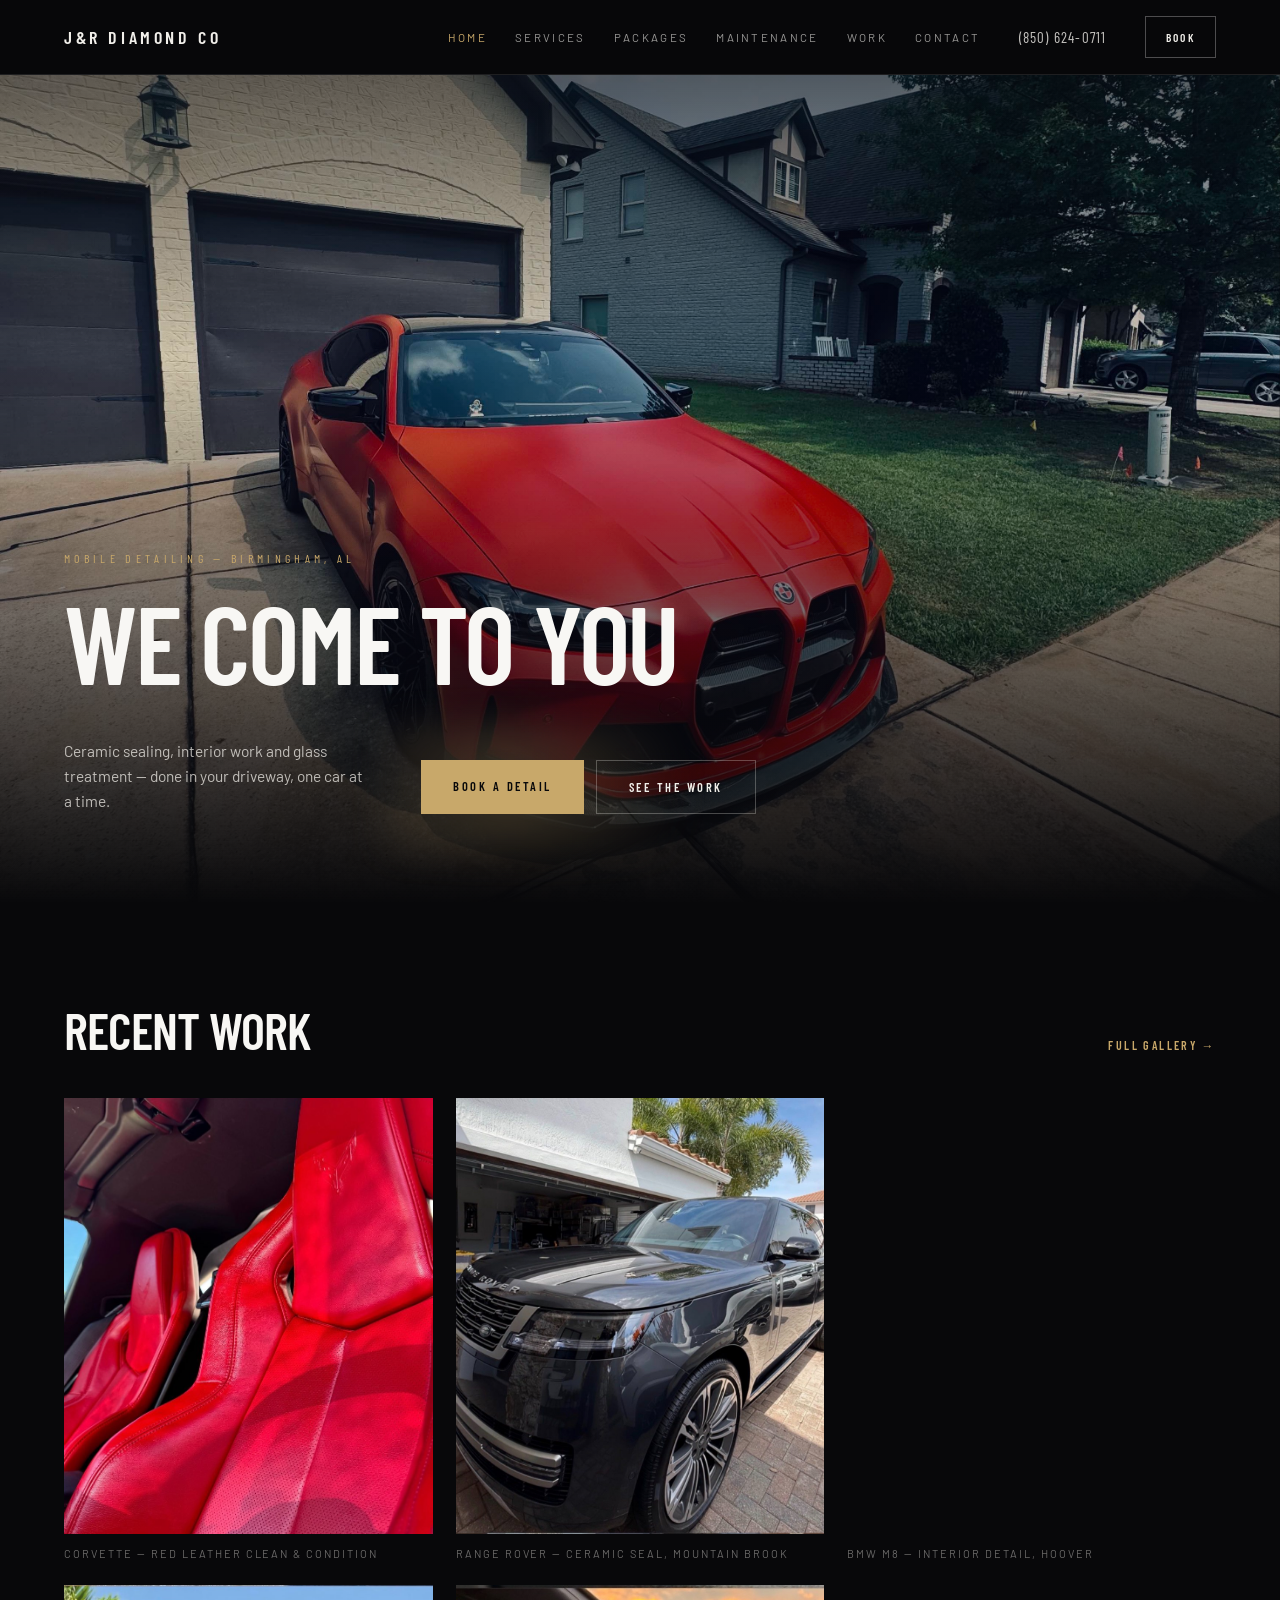
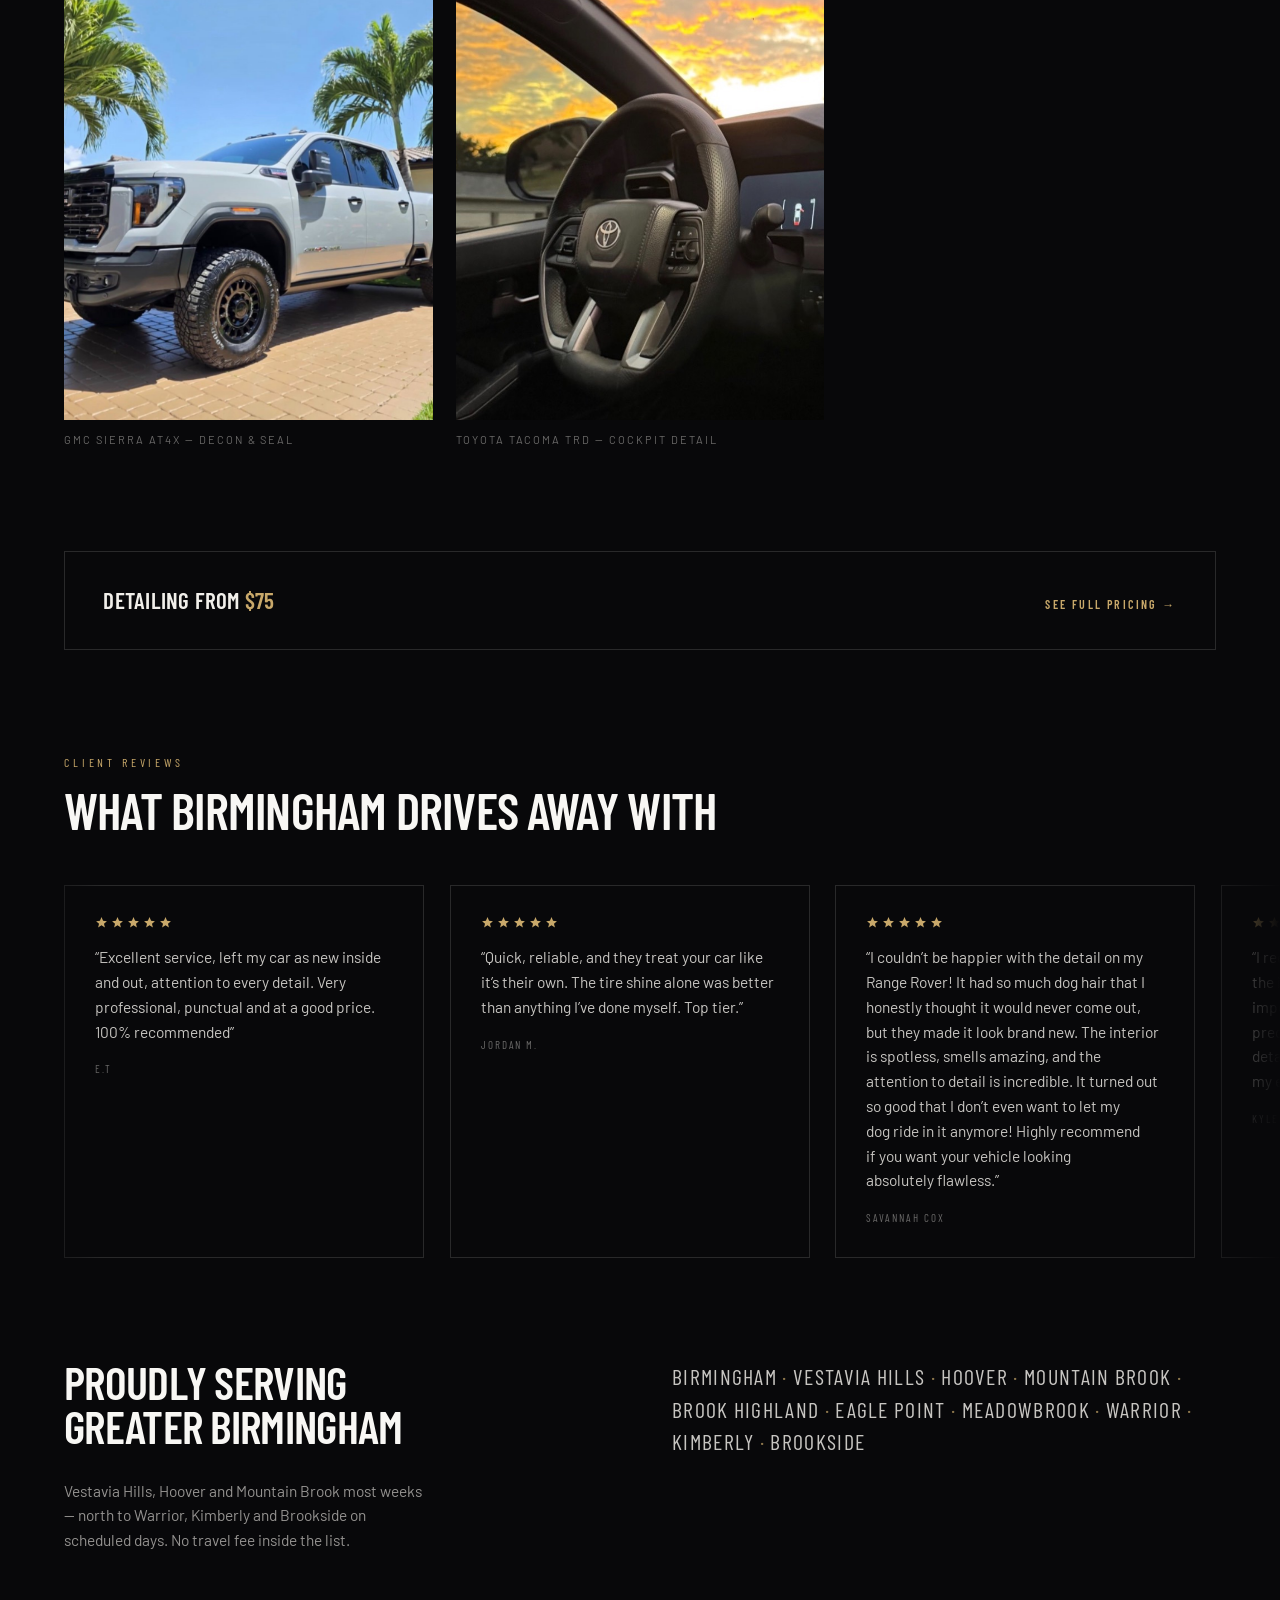
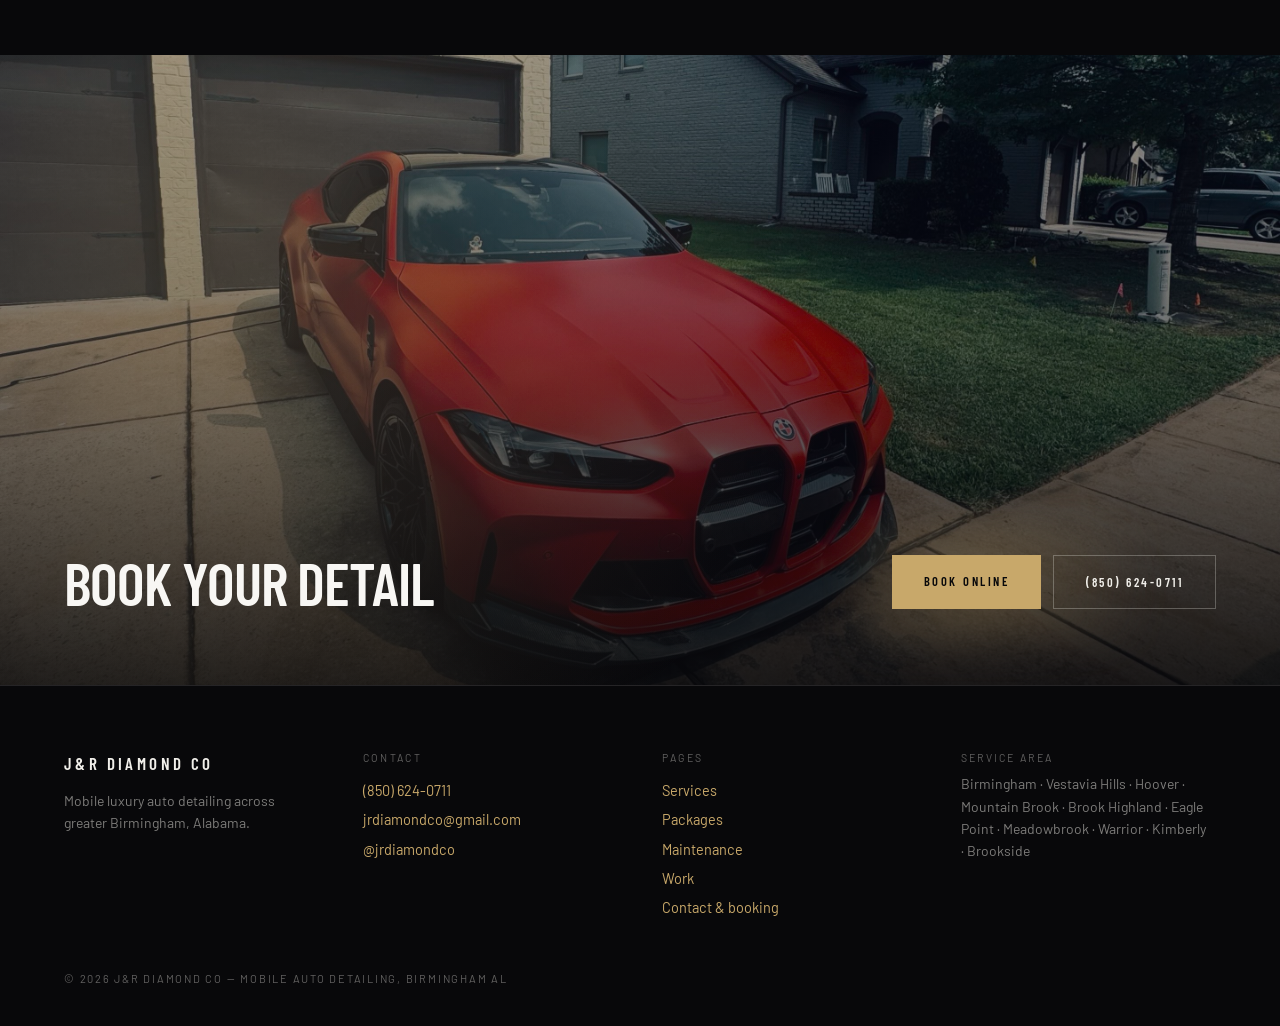
==== commit 156699f7: "Add Maintenance page, plans, and nav entry across the site Adds a dedicated Maintenance page (hero, " ====
--- a/index.html
+++ b/index.html
@@ -23,7 +23,7 @@
 <meta name="twitter:image" content="https://jrdiamondco.com/images/og-jr-diamond-co-mobile-detailing-birmingham.jpg">
 <meta name="geo.region" content="US-AL">
 <meta name="geo.placename" content="Birmingham, Alabama">
-<link rel="stylesheet" href="css/style.css?v=10">
+<link rel="stylesheet" href="css/style.css?v=12">
 <script type="application/ld+json">
 {
   "@context": "https://schema.org",
@@ -83,6 +83,7 @@
       <a href="index.html" aria-current="page">Home</a>
       <a href="services.html">Services</a>
       <a href="packages.html">Packages</a>
+      <a href="maintenance.html">Maintenance</a>
       <a href="gallery.html">Work</a>
       <a href="contact.html">Contact</a>
     </nav>
@@ -98,6 +99,7 @@
   <a href="index.html" aria-current="page">Home</a>
   <a href="services.html">Services</a>
   <a href="packages.html">Packages</a>
+  <a href="maintenance.html">Maintenance</a>
   <a href="gallery.html">Work</a>
   <a href="contact.html">Contact</a>
   <div class="mobile-nav-meta">
@@ -413,6 +415,7 @@
       <p class="label">Pages</p>
       <a href="services.html">Services</a>
       <a href="packages.html">Packages</a>
+      <a href="maintenance.html">Maintenance</a>
       <a href="gallery.html">Work</a>
       <a href="contact.html">Contact &amp; booking</a>
     </div>
@@ -425,7 +428,7 @@
 </footer>
 
 <script src="js/main.js?v=5"></script>
-<script src="js/content.js?v=4"></script>
+<script src="js/content.js?v=5"></script>
 <script src="https://identity.netlify.com/v1/netlify-identity-widget.js"></script>
 <script>
   if (window.netlifyIdentity) {
--- a/css/style.css
+++ b/css/style.css
@@ -253,11 +253,23 @@
 .hero {
   position: relative;
   min-height: clamp(560px, 92vh, 1000px);
+  padding-top: 0;
   display: flex;
   align-items: flex-end;
   overflow: hidden;
   isolation: isolate;
 }
+.hero.hero--page { min-height: clamp(440px, 64vh, 760px); }
+.hero-lead {
+  margin: clamp(12px, 1.6vw, 18px) 0 0;
+  max-width: 52ch;
+  font-size: clamp(14.5px, 1.05vw, 16.5px);
+  line-height: 1.62;
+  color: var(--muted-64);
+  opacity: 0;
+  animation: jrFadeUp .8s cubic-bezier(.16, 1, .3, 1) .28s both;
+}
+.hero--page .hero-ctas { margin-top: clamp(24px, 3.4vw, 40px); }
 .hero-img {
   position: absolute;
   inset: 0;
@@ -609,102 +621,188 @@
 
 .page-head-note { margin: 0; max-width: 44ch; font-size: clamp(15px, 1.05vw, 17px); color: var(--muted-6); }
 
-/* ---------- Services page: editorial service index ---------- */
-.service-index {
+/* ---------- Services page: categories ---------- */
+.page-services .page-head + section[aria-label="Individual services"] { padding-top: 0; }
+.svc-category {
   border-top: 1px solid var(--hairline-16);
-}
-.service-row {
+  margin-top: clamp(64px, 8vw, 120px);
+  padding-top: clamp(48px, 6vw, 88px);
+}
+.svc-category:first-child { margin-top: clamp(28px, 3.4vw, 48px); }
+
+.svc-category-head {
+  display: flex;
+  flex-wrap: wrap;
+  align-items: flex-start;
+  gap: clamp(16px, 2.2vw, 26px);
+  margin-bottom: clamp(28px, 3.6vw, 48px);
+  max-width: 62ch;
+}
+.svc-cat-icon {
+  flex: 0 0 auto;
+  width: clamp(30px, 2.6vw, 36px);
+  height: clamp(30px, 2.6vw, 36px);
+  color: var(--gold);
+}
+.svc-cat-icon svg { width: 100%; height: 100%; display: block; }
+.svc-cat-head-text { min-width: 0; }
+.svc-cat-index {
+  margin: 0 0 6px;
+  font-family: var(--font-heading);
+  font-size: 11px;
+  letter-spacing: .3em;
+  color: var(--gold-6);
+}
+.svc-cat-name {
+  margin: 0 0 10px;
+  font-family: var(--font-heading);
+  font-weight: 600;
+  text-transform: uppercase;
+  font-size: clamp(24px, 2.6vw, 38px);
+  line-height: 1;
+  letter-spacing: -.014em;
+  color: var(--heading);
+}
+.svc-cat-intro {
+  margin: 0;
+  font-size: 15px;
+  line-height: 1.62;
+  color: var(--muted-6);
+}
+
+/* four-up grid (Exterior Care) */
+.svc-grid {
+  display: grid;
+  grid-template-columns: 1fr;
+  gap: clamp(20px, 2.4vw, 32px);
+  align-items: stretch;
+}
+@media (min-width: 620px) {
+  .svc-grid { grid-template-columns: repeat(2, minmax(0, 1fr)); }
+}
+@media (min-width: 1200px) {
+  .svc-grid { grid-template-columns: repeat(4, minmax(0, 1fr)); }
+}
+
+.svc-card {
+  display: flex;
+  flex-direction: column;
+  height: 100%;
+  border: 1px solid var(--hairline-14);
+  transition: transform .35s cubic-bezier(.16, 1, .3, 1), border-color .35s;
+}
+.svc-card:hover { transform: translateY(-4px); border-color: var(--hairline-28); }
+
+.svc-card-media {
   position: relative;
-  display: grid;
-  grid-template-columns: 1fr;
-  gap: clamp(14px, 2vw, 20px);
-  padding: clamp(26px, 3.2vw, 44px) 0;
-  border-bottom: 1px solid var(--hairline-12);
-}
-.service-row::before {
-  /* gold wash that grows out of the left edge on hover */
-  content: '';
-  position: absolute;
-  inset: 0 auto 0 calc(-1 * clamp(14px, 2vw, 28px));
-  width: 0;
-  background: linear-gradient(90deg, var(--gold-045), transparent 78%);
-  transition: width .55s cubic-bezier(.16, 1, .3, 1);
-  pointer-events: none;
-}
-.service-row:hover::before { width: calc(100% + clamp(28px, 4vw, 56px)); }
-
-.service-row-media { margin: 0; overflow: hidden; }
-.service-row-media img {
+  margin: 0;
+  aspect-ratio: 4 / 5;
+  overflow: hidden;
+}
+.svc-card-media img {
   width: 100%;
-  height: clamp(150px, 34vw, 260px);
+  height: 100%;
   object-fit: cover;
   filter: grayscale(.35) contrast(1.02);
   transition: transform .7s cubic-bezier(.16, 1, .3, 1), filter .7s ease;
 }
-.service-row:hover .service-row-media img { transform: scale(1.06); filter: none; }
-
-.service-row-num {
+.svc-card:hover .svc-card-media img { transform: scale(1.06); filter: none; }
+.svc-card-num {
+  position: absolute;
+  top: 14px;
+  left: 14px;
   margin: 0;
   font-family: var(--font-heading);
   font-size: 11px;
   letter-spacing: .3em;
-  color: var(--gold-6);
-  transition: color .4s;
-}
-.service-row:hover .service-row-num { color: var(--gold); }
-
-.service-row-body { min-width: 0; }
-.service-row-body h3 {
+  color: var(--gold);
+  background: rgba(8, 8, 10, .6);
+  padding: 5px 9px;
+}
+
+.svc-card-body {
+  flex: 1;
+  padding: clamp(18px, 2vw, 24px) clamp(18px, 2vw, 24px) 0;
+}
+.svc-card-body h3 {
   margin: 0 0 10px;
   font-family: var(--font-heading);
   font-weight: 600;
   text-transform: uppercase;
-  font-size: clamp(22px, 2.3vw, 34px);
-  line-height: 1;
-  letter-spacing: -.012em;
-  color: var(--heading);
-  transition: color .35s;
-}
-.service-row:hover .service-row-body h3 { color: var(--gold-hover); }
-.service-row-body .desc {
-  margin: 0;
-  max-width: 46ch;
-  font-size: 15px;
-  line-height: 1.62;
+  font-size: clamp(18px, 1.6vw, 22px);
+  line-height: 1.04;
+  letter-spacing: -.008em;
+  color: var(--heading);
+}
+.svc-card-body .desc {
+  margin: 0;
+  font-size: 14px;
+  line-height: 1.58;
   color: var(--muted-6);
 }
 
-.service-row-aside {
-  display: flex;
-  flex-direction: column;
-  align-items: flex-start;
-  gap: 12px;
-}
-.service-row-aside .price {
-  margin: 0;
-  font-family: var(--font-heading);
-  font-size: clamp(20px, 1.9vw, 28px);
-  line-height: 1;
+.svc-card-foot {
+  display: flex;
+  flex-wrap: wrap;
+  align-items: baseline;
+  justify-content: space-between;
+  gap: 10px 16px;
+  padding: clamp(16px, 1.8vw, 22px) clamp(18px, 2vw, 24px) clamp(18px, 2vw, 24px);
+  margin-top: clamp(14px, 1.6vw, 18px);
+}
+.svc-price {
+  margin: 0;
+  font-family: var(--font-heading);
+  font-size: clamp(17px, 1.5vw, 21px);
   letter-spacing: .01em;
   color: var(--gold);
   white-space: nowrap;
 }
-.service-row-aside .price.is-quote {
-  font-size: 11px;
-  letter-spacing: .26em;
+.svc-price.is-quote {
+  font-size: 10.5px;
+  letter-spacing: .24em;
   text-transform: uppercase;
   color: var(--muted-5);
 }
-.service-row-aside .work-link { display: inline-block; }
-
-@media (min-width: 900px) {
-  .service-row {
-    grid-template-columns: 34px clamp(150px, 15vw, 210px) minmax(0, 1fr) minmax(150px, auto);
-    gap: clamp(22px, 2.8vw, 52px);
-    align-items: center;
-  }
-  .service-row-media img { height: clamp(104px, 8.6vw, 132px); }
-  .service-row-aside { align-items: flex-end; text-align: right; }
+
+/* single-item feature block (Interior Care / Maintenance) */
+.svc-feature-grid {
+  display: grid;
+  grid-template-columns: 1fr;
+  gap: clamp(24px, 3.4vw, 56px);
+  align-items: center;
+}
+@media (min-width: 940px) {
+  .svc-feature-grid { grid-template-columns: minmax(0, 1fr) minmax(0, 1.1fr); }
+}
+.svc-feature-body h3 {
+  margin: 0 0 14px;
+  font-family: var(--font-heading);
+  font-weight: 600;
+  text-transform: uppercase;
+  font-size: clamp(24px, 2.6vw, 38px);
+  line-height: 1;
+  letter-spacing: -.014em;
+  color: var(--heading);
+}
+.svc-feature-body .desc {
+  margin: 0;
+  max-width: 46ch;
+  font-size: clamp(15px, 1.05vw, 17px);
+  line-height: 1.62;
+  color: var(--muted-64);
+}
+.svc-feature-body .svc-card-foot {
+  padding: 0;
+  margin-top: clamp(22px, 2.6vw, 32px);
+  justify-content: flex-start;
+  gap: 24px;
+}
+.svc-feature-media { margin: 0; overflow: hidden; }
+.svc-feature-media img {
+  width: 100%;
+  height: clamp(300px, 40vw, 540px);
+  object-fit: cover;
 }
 
 /* ---------- Add-ons panel ---------- */
@@ -823,35 +921,59 @@
 }
 
 /* ---------- Packages page ---------- */
-/* jump rail across the four packages */
-.package-rail {
-  display: grid;
-  grid-template-columns: repeat(2, minmax(0, 1fr));
-  gap: clamp(10px, 1.4vw, 18px);
+/* comparison rail — name + live price for all four packages at a glance */
+.pkg-compare-rail {
+  display: grid;
+  grid-template-columns: 1fr;
+  gap: clamp(10px, 1.4vw, 16px);
   margin-top: clamp(26px, 3.4vw, 44px);
 }
+@media (min-width: 620px) {
+  .pkg-compare-rail { grid-template-columns: repeat(2, minmax(0, 1fr)); }
+}
 @media (min-width: 1000px) {
-  .package-rail { display: flex; flex-wrap: wrap; }
-}
-.package-rail a {
-  font-family: var(--font-heading);
-  font-weight: 600;
-  font-size: 11px;
-  letter-spacing: .22em;
-  text-transform: uppercase;
-  color: var(--muted-5);
-  padding: 10px 18px;
+  .pkg-compare-rail { grid-template-columns: repeat(4, minmax(0, 1fr)); }
+}
+.pkg-compare-item {
+  position: relative;
+  display: flex;
+  flex-direction: column;
+  gap: 10px;
+  padding: clamp(16px, 1.8vw, 22px) clamp(16px, 1.8vw, 20px);
   border: 1px solid var(--hairline-12);
-  transition: border-color .3s, color .3s;
-}
-.package-rail a:hover { border-color: var(--gold-6); color: var(--gold); }
-.package-rail a {
-  display: flex;
-  align-items: baseline;
-  justify-content: center;
-  gap: 10px;
-}
-.package-rail a .idx { color: var(--gold-6); }
+  transition: border-color .3s, transform .3s;
+}
+.pkg-compare-item:hover { border-color: var(--gold-6); transform: translateY(-2px); }
+.pkg-compare-item.is-featured { border-color: var(--gold-6); background: var(--gold-045); }
+.pkg-compare-idx {
+  font-family: var(--font-heading);
+  font-size: 10.5px;
+  letter-spacing: .28em;
+  color: var(--gold-6);
+}
+.pkg-compare-name {
+  font-family: var(--font-heading);
+  font-weight: 600;
+  text-transform: uppercase;
+  font-size: 15px;
+  letter-spacing: -.005em;
+  color: var(--heading);
+}
+.pkg-compare-price {
+  font-family: var(--font-heading);
+  font-size: clamp(17px, 1.5vw, 20px);
+  color: var(--gold);
+}
+.pkg-compare-badge {
+  align-self: flex-start;
+  margin-top: 2px;
+  font-family: var(--font-heading);
+  font-weight: 600;
+  font-size: 9.5px;
+  letter-spacing: .2em;
+  text-transform: uppercase;
+  color: var(--gold);
+}
 
 .service-block { padding: clamp(52px, 7vw, 120px) 0 0; scroll-margin-top: clamp(80px, 10vh, 120px); }
 .service-block + .service-block { border-top: 1px solid var(--hairline-1); }
@@ -863,9 +985,31 @@
 }
 @media (min-width: 940px) {
   .service-block-grid { grid-template-columns: minmax(0, 1fr) minmax(0, 1.02fr); }
-  /* alternate the photo side so the page reads as a spread, not a list */
-  .service-block.is-flipped .service-block-grid > *:first-child { order: 2; }
-}
+}
+
+/* Full Detail — the recommended package */
+.pkg-badge {
+  display: inline-block;
+  margin: 0 0 clamp(14px, 1.6vw, 20px);
+  padding: 7px 16px;
+  border: 1px solid var(--gold);
+  background: var(--gold-045);
+  font-family: var(--font-heading);
+  font-weight: 600;
+  font-size: 10.5px;
+  letter-spacing: .28em;
+  text-transform: uppercase;
+  color: var(--gold);
+}
+.service-block.is-featured {
+  border-top: none;
+  margin-top: clamp(52px, 7vw, 120px);
+  padding: clamp(32px, 4vw, 56px) clamp(20px, 3vw, 44px) clamp(48px, 6vw, 96px);
+  border: 1px solid var(--gold-6);
+  background: linear-gradient(165deg, var(--gold-045) 0%, transparent 55%);
+  box-shadow: 0 30px 70px -40px rgba(200, 168, 106, .4);
+}
+.service-block.is-featured + .service-block { border-top: none; }
 
 /* oversized ghost numeral */
 .service-num {
@@ -896,7 +1040,6 @@
   line-height: 1.6;
   color: var(--muted-64);
 }
-.service-price { margin: 0 0 clamp(20px, 2.4vw, 30px); font-family: var(--font-heading); font-size: clamp(24px, 2.2vw, 36px); line-height: 1; color: var(--gold); }
 
 /* tiered pricing — open, left-aligned, no boxed table */
 .package-tiers {
@@ -1131,3 +1274,148 @@
 
 .closing-photo { margin: clamp(56px, 7vw, 120px) 0 0; }
 .closing-photo img { width: 100%; height: clamp(260px, 40vw, 560px); object-fit: cover; }
+
+/* ---------- Maintenance page ---------- */
+.breadcrumb-bar { padding: clamp(20px, 3vw, 32px) var(--pad-x) clamp(14px, 1.8vw, 20px); }
+#plans { scroll-margin-top: clamp(80px, 10vh, 120px); }
+
+.mx-plans-head { max-width: 62ch; }
+.mx-plans-head .section-lede { margin-bottom: 0; }
+
+.mx-plan-grid {
+  display: grid;
+  grid-template-columns: 1fr;
+  gap: clamp(20px, 2.4vw, 32px);
+  align-items: stretch;
+  margin-top: clamp(32px, 4vw, 52px);
+}
+@media (min-width: 700px) {
+  .mx-plan-grid { grid-template-columns: repeat(2, minmax(0, 1fr)); }
+}
+@media (min-width: 1100px) {
+  .mx-plan-grid { grid-template-columns: repeat(3, minmax(0, 1fr)); }
+}
+
+.mx-plan-card {
+  display: flex;
+  flex-direction: column;
+  height: 100%;
+  padding: clamp(24px, 2.6vw, 32px);
+  border: 1px solid var(--hairline-14);
+  transition: border-color .3s, transform .3s;
+}
+.mx-plan-card:hover { transform: translateY(-3px); border-color: var(--hairline-28); }
+.mx-plan-card.is-featured { border-color: var(--gold-6); background: var(--gold-045); }
+.mx-badge {
+  align-self: flex-start;
+  margin: 0 0 12px;
+  font-family: var(--font-heading);
+  font-weight: 600;
+  font-size: 9.5px;
+  letter-spacing: .22em;
+  text-transform: uppercase;
+  color: var(--gold);
+}
+.mx-plan-card h3 {
+  margin: 0 0 10px;
+  font-family: var(--font-heading);
+  font-weight: 600;
+  text-transform: uppercase;
+  font-size: clamp(20px, 1.8vw, 25px);
+  line-height: 1.04;
+  letter-spacing: -.01em;
+  color: var(--heading);
+}
+.mx-plan-desc {
+  margin: 0;
+  font-size: 14px;
+  line-height: 1.58;
+  color: var(--muted-6);
+}
+.mx-plan-card .package-tiers { flex: 1; margin-top: clamp(18px, 2vw, 24px); }
+.mx-plan-card .btn { align-self: flex-start; margin-top: clamp(4px, 1vw, 10px); }
+
+/* what's included */
+.mx-included-grid {
+  display: grid;
+  grid-template-columns: 1fr;
+  gap: clamp(28px, 3.4vw, 48px);
+  margin-top: clamp(32px, 4vw, 52px);
+}
+@media (min-width: 620px) {
+  .mx-included-grid { grid-template-columns: repeat(2, minmax(0, 1fr)); }
+}
+@media (min-width: 1100px) {
+  .mx-included-grid { grid-template-columns: repeat(3, minmax(0, 1fr)); }
+}
+.mx-included-item { display: flex; flex-direction: column; gap: 14px; max-width: 42ch; }
+.mx-included-icon { flex: 0 0 auto; width: 30px; height: 30px; color: var(--gold); }
+.mx-included-icon svg { width: 100%; height: 100%; display: block; }
+.mx-included-item h3 {
+  margin: 0;
+  font-family: var(--font-heading);
+  font-weight: 600;
+  text-transform: uppercase;
+  font-size: 16px;
+  letter-spacing: .01em;
+  color: var(--heading);
+}
+.mx-included-item p {
+  margin: 0;
+  font-size: 14px;
+  line-height: 1.58;
+  color: var(--muted-6);
+}
+
+/* how it works */
+.mx-steps {
+  display: grid;
+  grid-template-columns: 1fr;
+  gap: clamp(32px, 4vw, 56px);
+  margin-top: clamp(32px, 4vw, 52px);
+}
+@media (min-width: 780px) {
+  .mx-steps { grid-template-columns: repeat(3, minmax(0, 1fr)); }
+}
+.mx-step { max-width: 40ch; }
+.mx-step h3 {
+  margin: 0 0 10px;
+  font-family: var(--font-heading);
+  font-weight: 600;
+  text-transform: uppercase;
+  font-size: clamp(19px, 1.8vw, 24px);
+  line-height: 1.08;
+  letter-spacing: -.008em;
+  color: var(--heading);
+}
+.mx-step p {
+  margin: 0;
+  font-size: 14.5px;
+  line-height: 1.6;
+  color: var(--muted-6);
+}
+
+/* please-note callout */
+.mx-notice {
+  max-width: 68ch;
+  padding: clamp(26px, 3.2vw, 40px) clamp(24px, 3vw, 36px);
+  border: 1px solid var(--hairline-16);
+  border-left: 2px solid var(--gold-6);
+}
+.mx-notice h2 {
+  margin: 0 0 12px;
+  font-family: var(--font-heading);
+  font-weight: 600;
+  text-transform: uppercase;
+  font-size: clamp(19px, 2vw, 27px);
+  line-height: 1.1;
+  letter-spacing: -.006em;
+  color: var(--heading);
+}
+.mx-notice p {
+  margin: 0;
+  max-width: 60ch;
+  font-size: 15px;
+  line-height: 1.65;
+  color: var(--muted-64);
+}
